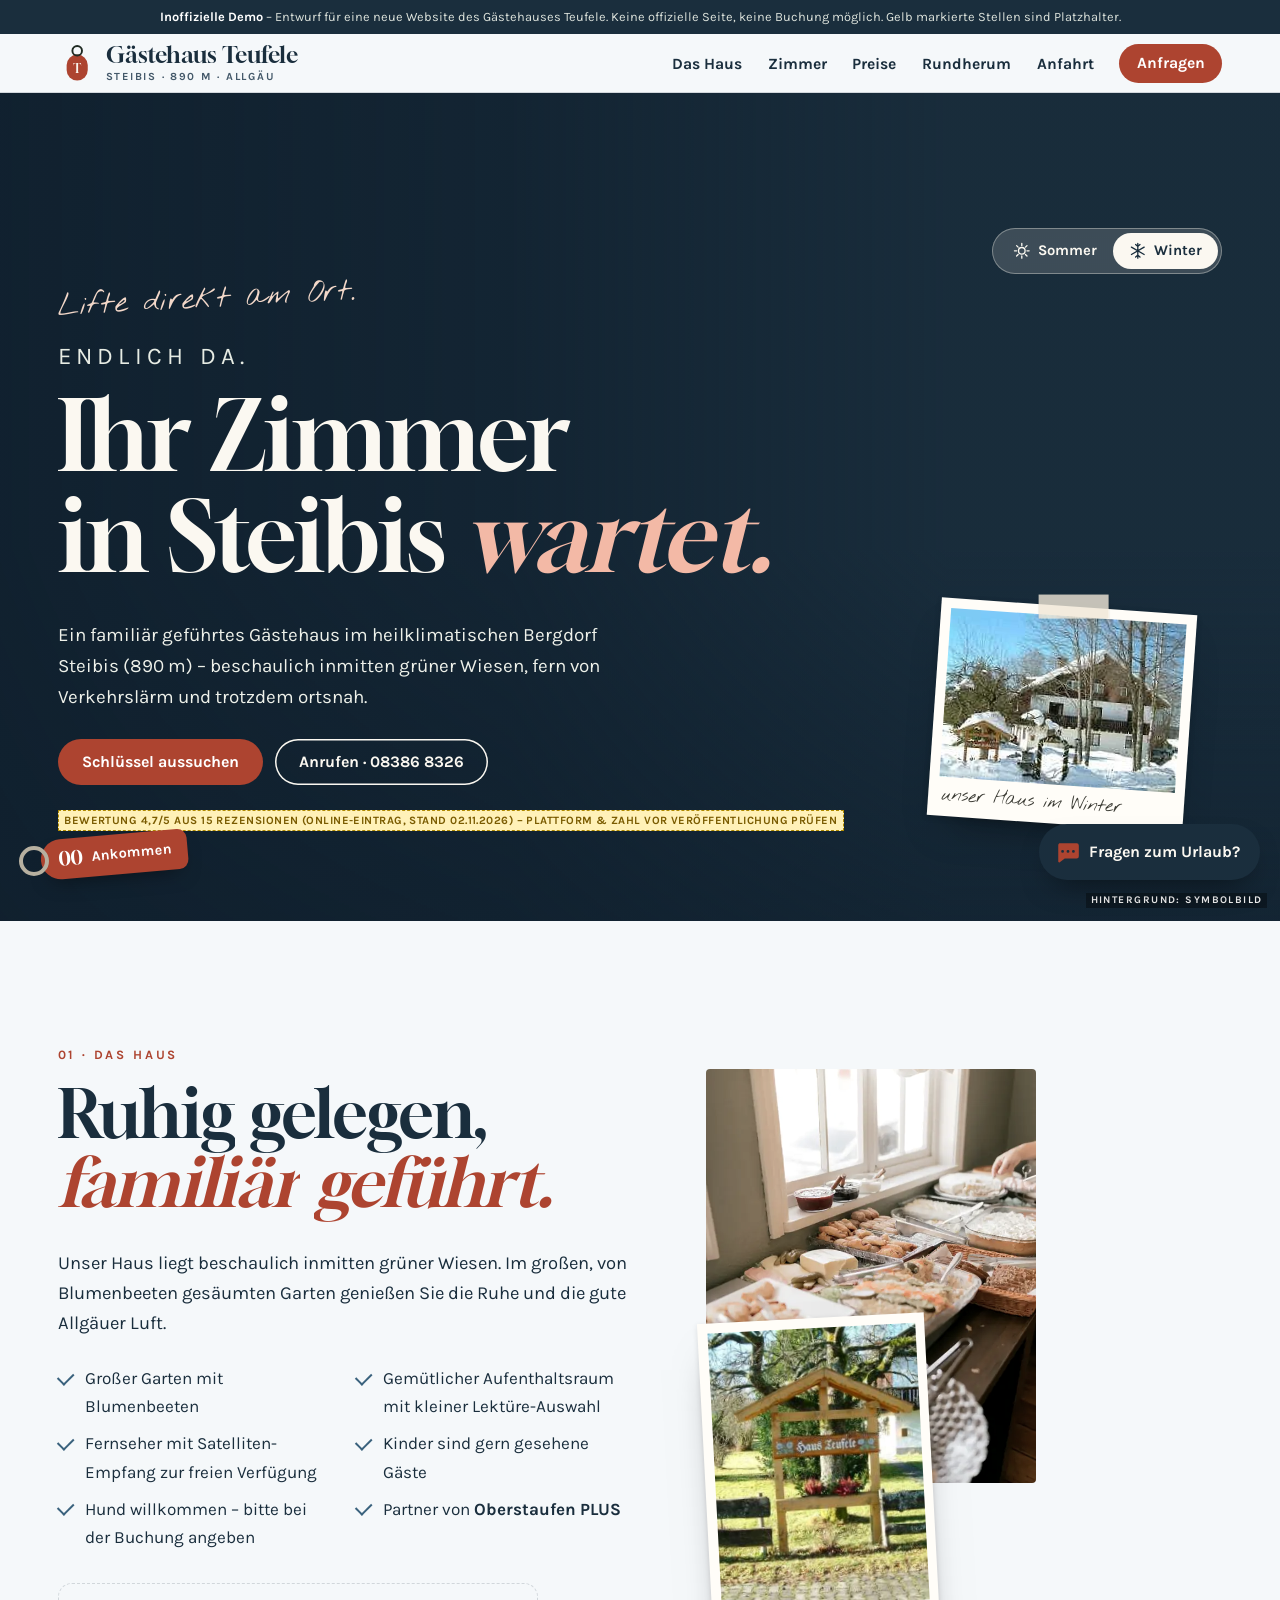
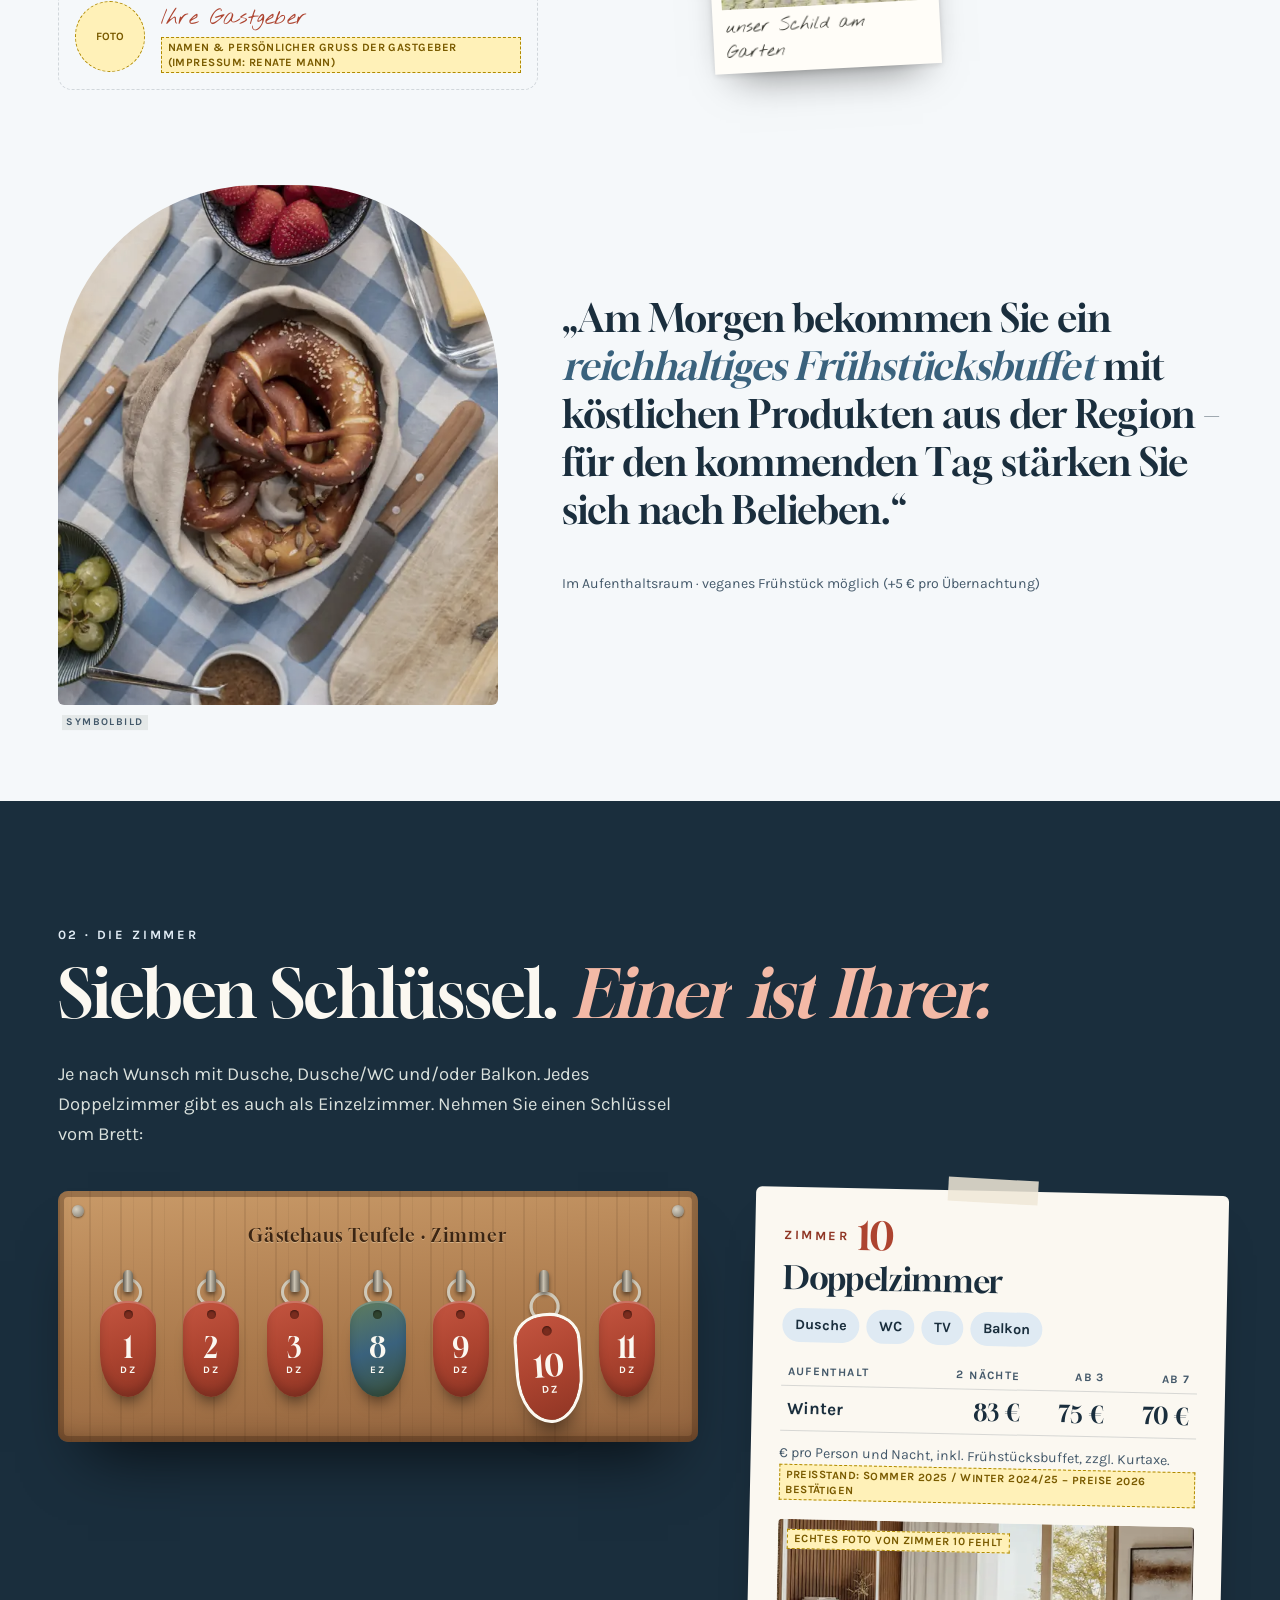
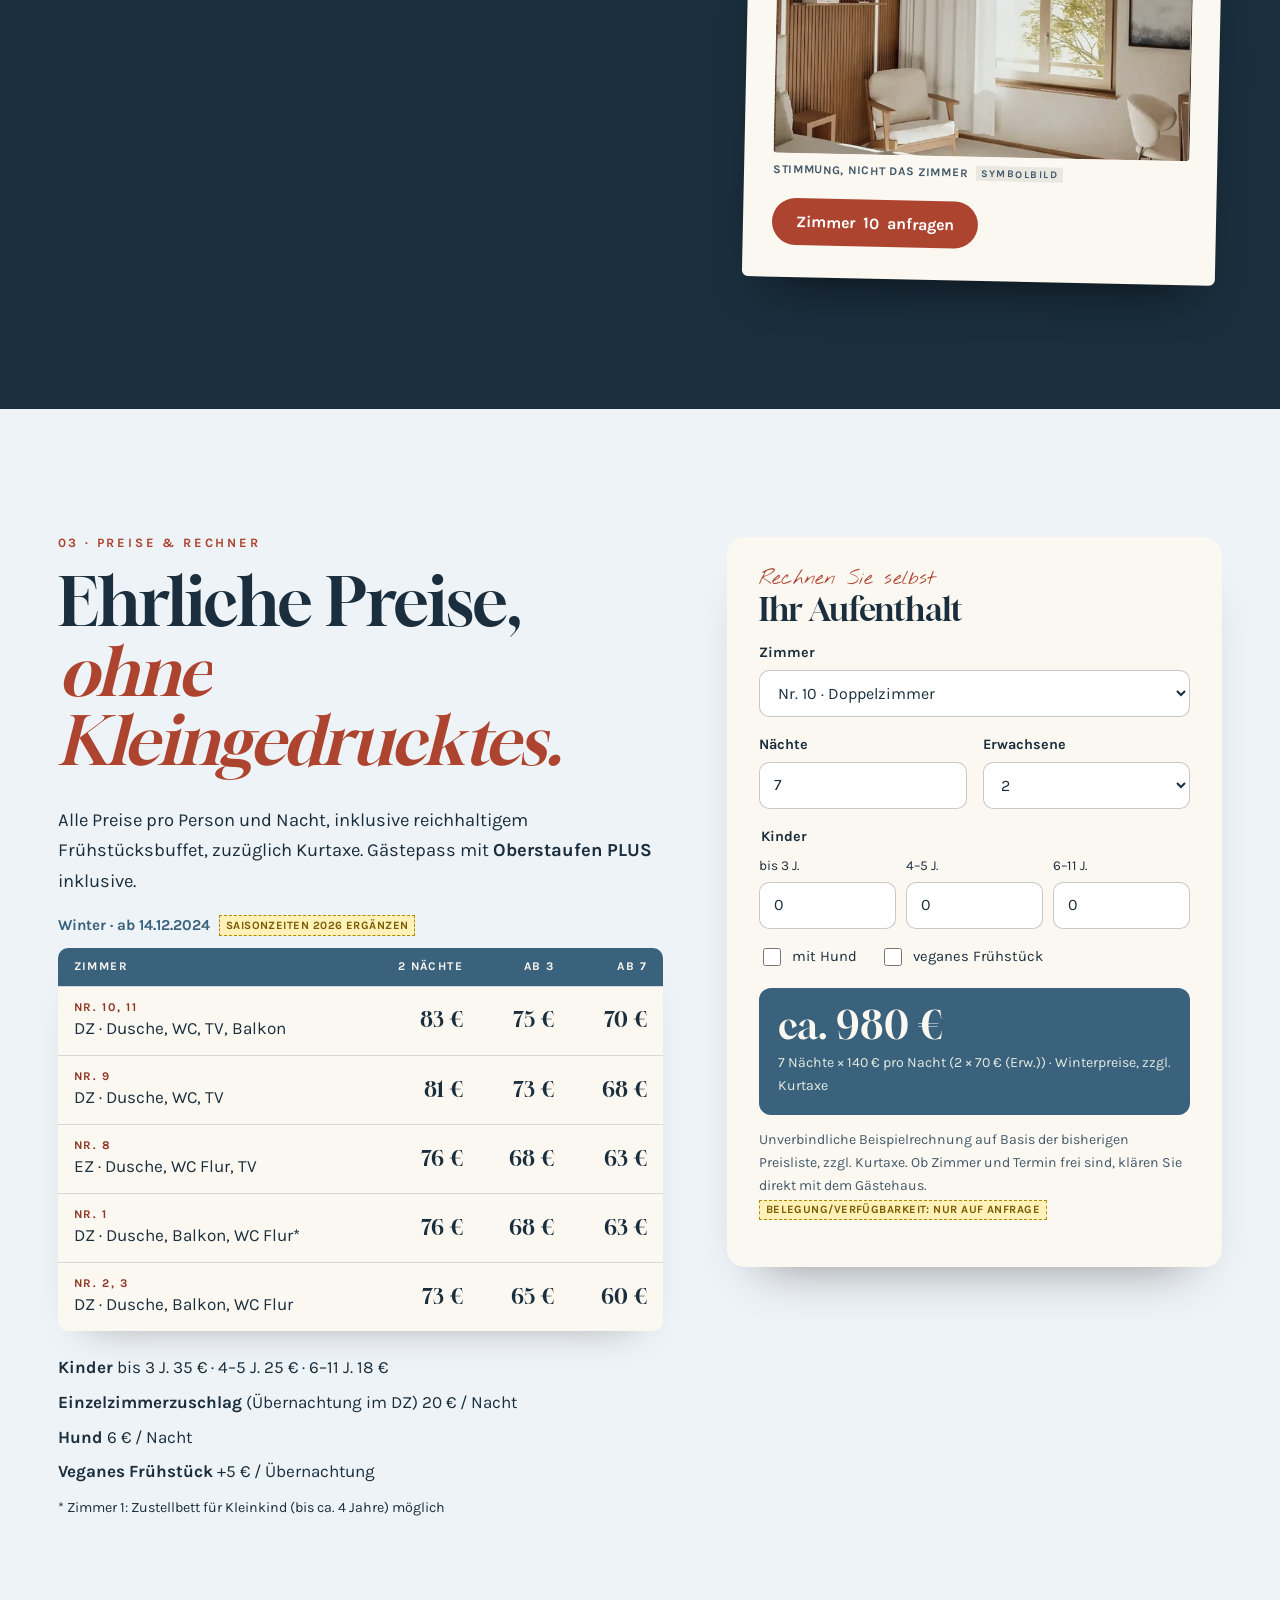
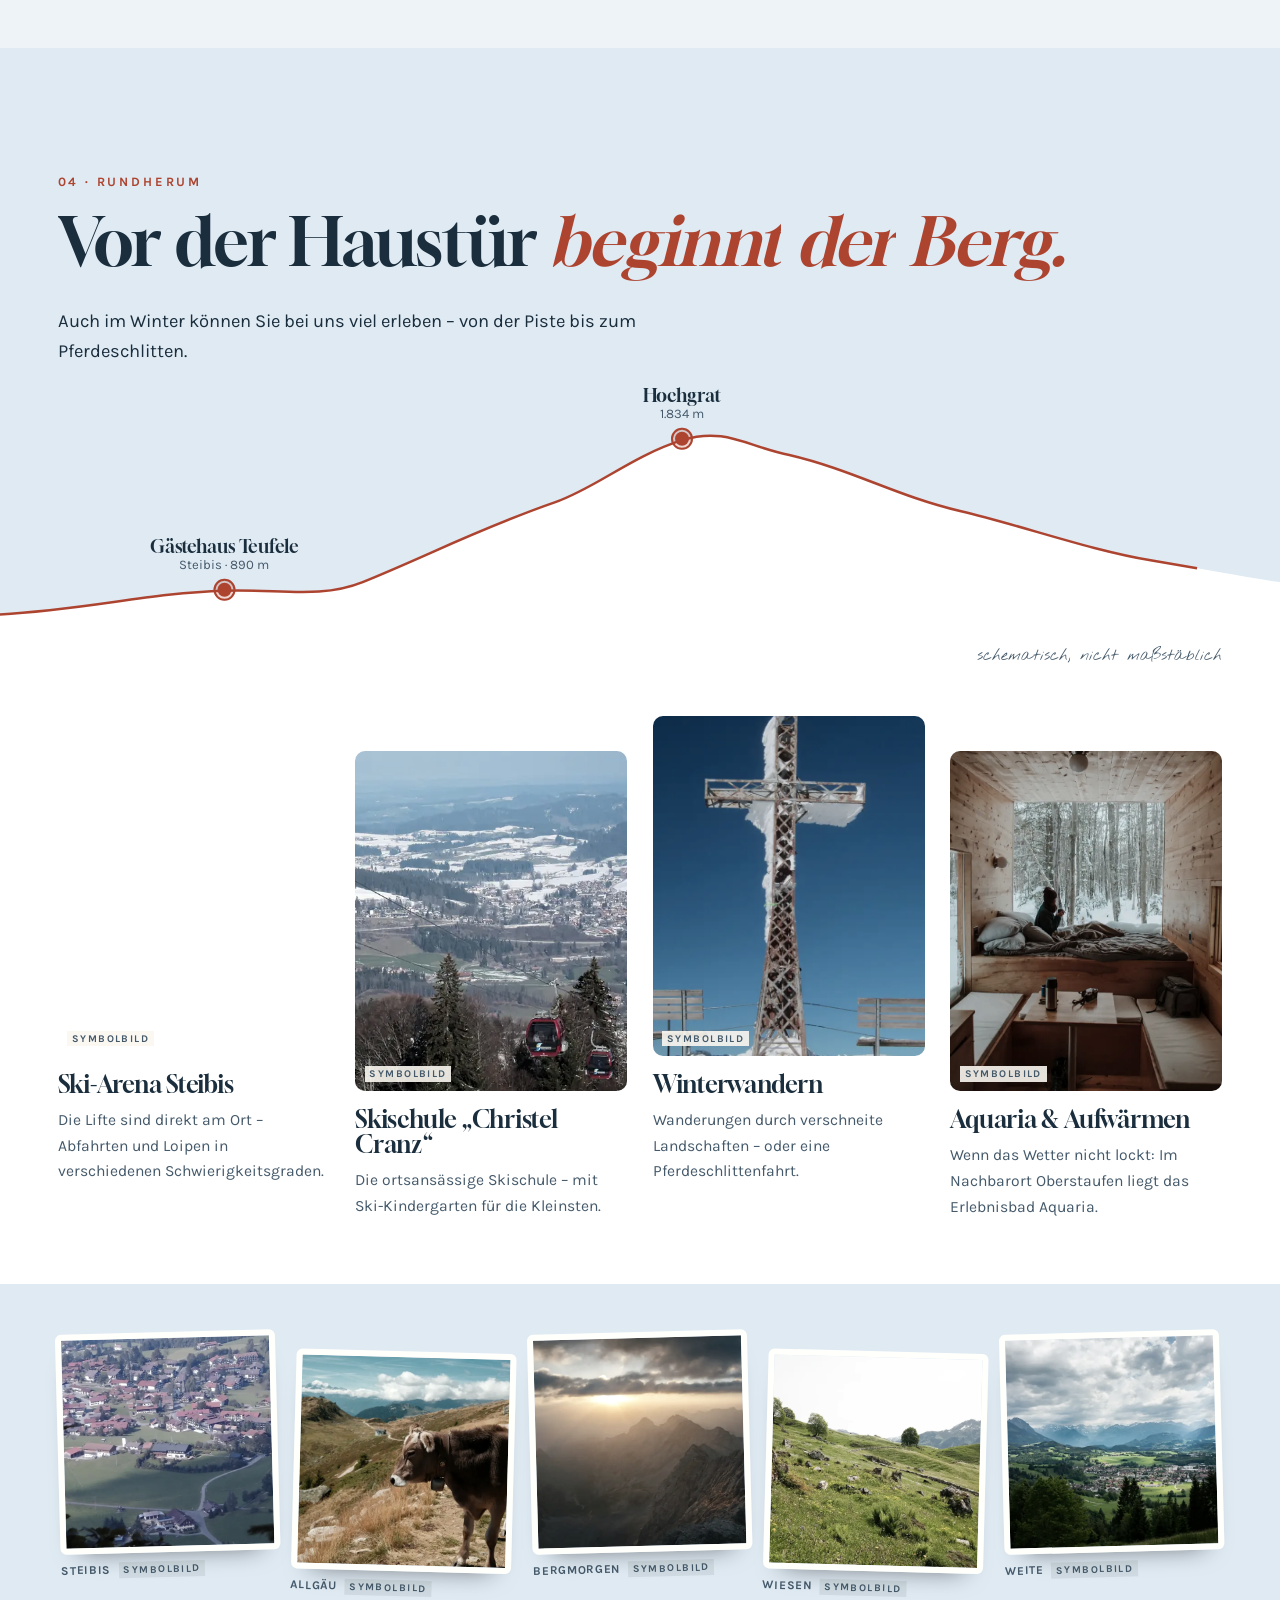
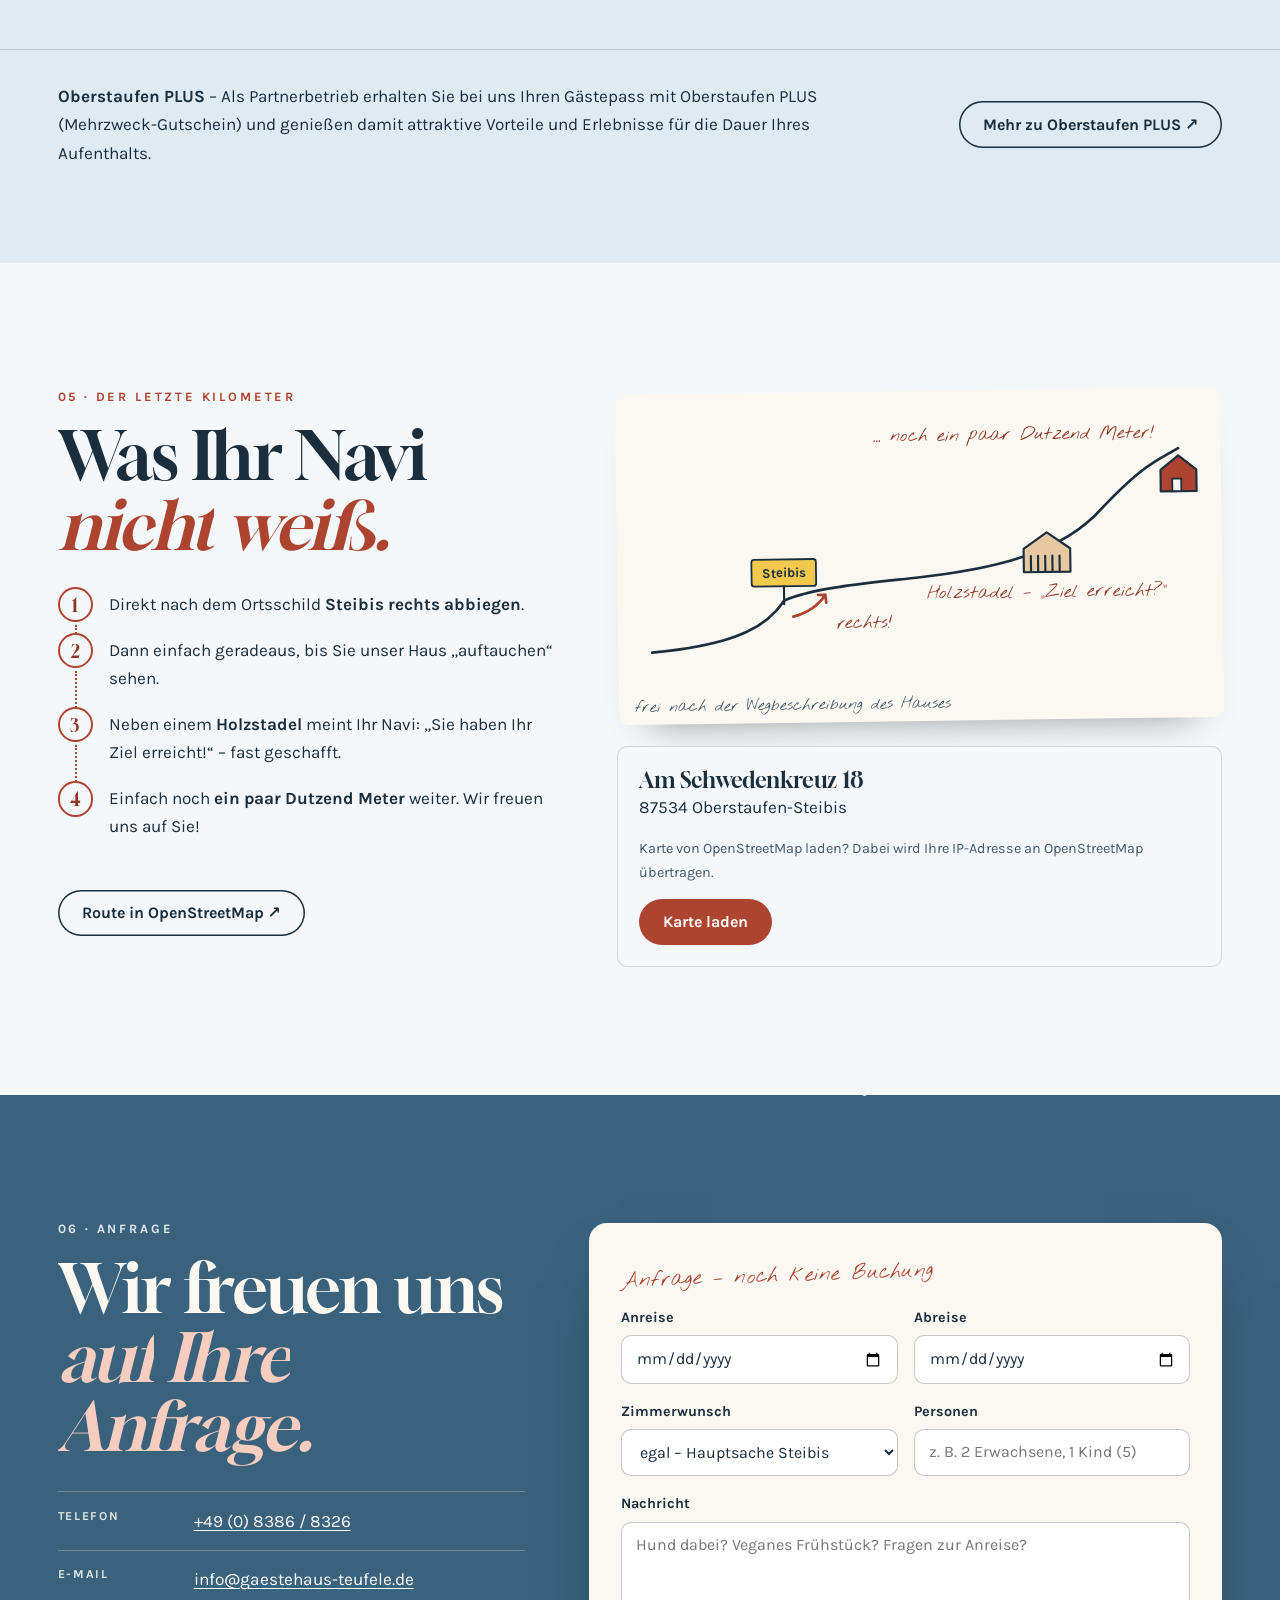
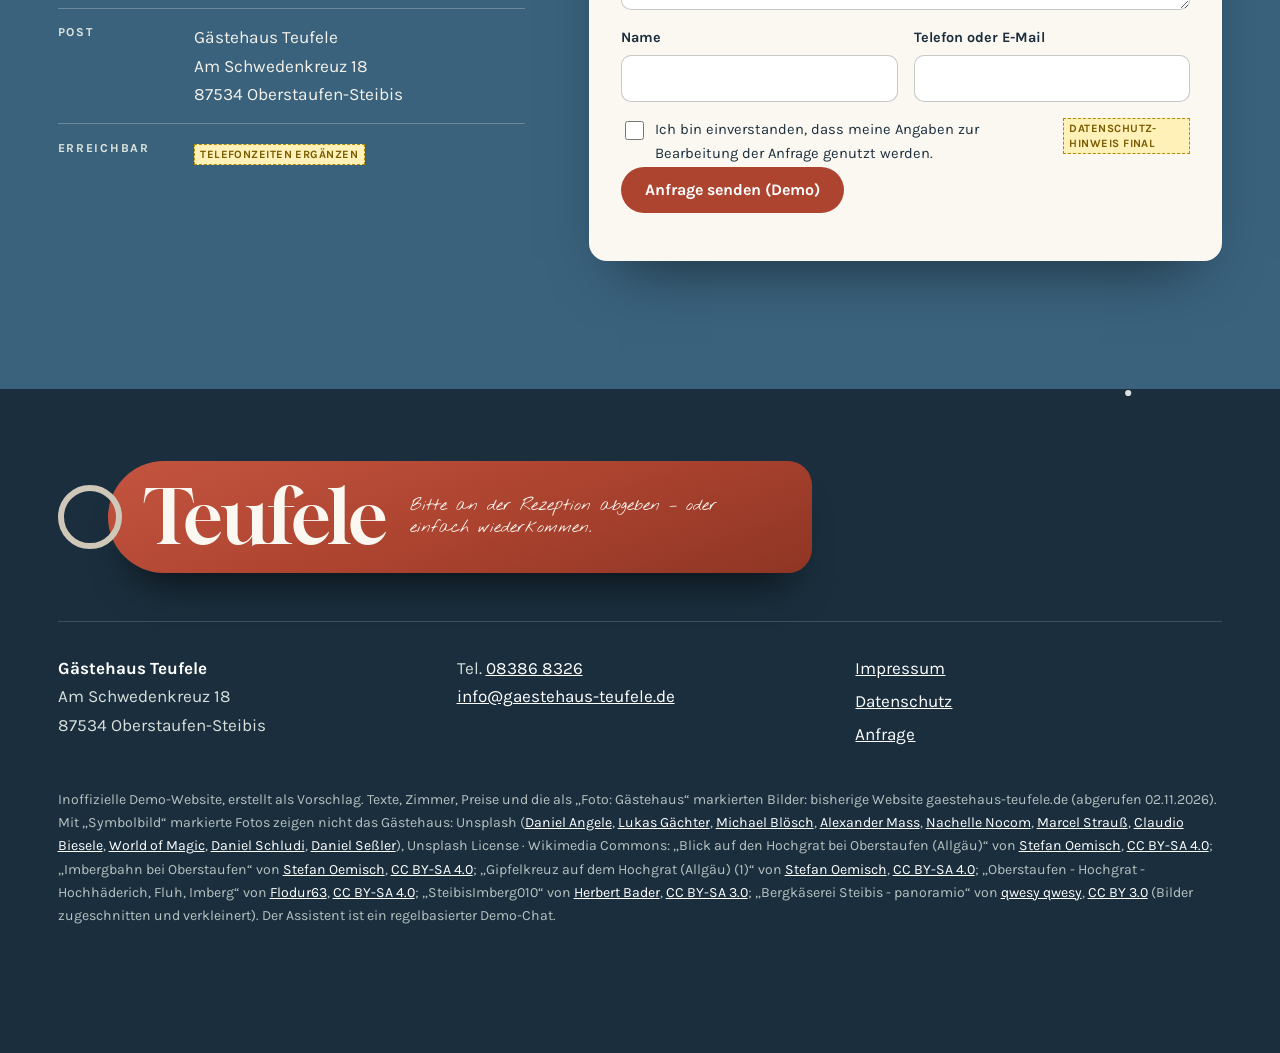
==== index.html @ fffa0cfc "Demo-Vorschau" ====
<!doctype html>
<html lang="de" data-season="sommer">
<head>
<meta charset="utf-8">
<meta name="viewport" content="width=device-width, initial-scale=1">
<title>Gästehaus Teufele – Pension in Steibis-Oberstaufen (Demo)</title>
<meta name="description" content="Demo-Entwurf: Familiär geführtes Gästehaus in Steibis (890 m) im Allgäu – Zimmer, Preise, Wandern und Ski direkt vor dem Haus.">
<meta name="robots" content="noindex, nofollow">
<meta name="theme-color" content="#1d3a47">
<link rel="icon" href="img/favicon.svg" type="image/svg+xml">
<link rel="preload" href="fonts/gloock-latin-400-normal.woff2" as="font" type="font/woff2" crossorigin>
<link rel="stylesheet" href="css/fonts.css">
<link rel="stylesheet" href="css/style.css">
<link rel="stylesheet" href="chatbot/chatbot.css">
<link rel="stylesheet" href="css/premium.css">
<script>document.documentElement.classList.add('js')</script>
<script>try{var q=new URLSearchParams(location.search).get('saison'),s=q||localStorage.getItem('teufele-saison');if(!s){var d=new Date(),m=d.getMonth()+1,t=d.getDate();s=(m>4&&m<11)||(m==4&&t>=15)||(m==11&&t<=2)?'sommer':'winter'}document.documentElement.dataset.season=s==='winter'?'winter':'sommer'}catch(e){}</script>
<script>try{if(!matchMedia('(prefers-reduced-motion: reduce)').matches&&!sessionStorage.getItem('demo-intro'))document.documentElement.classList.add('intro-on')}catch(e){}</script>
</head>
<body id="top" data-cursor>
<div class="intro" data-intro="1700" role="presentation">
  <div class="intro-in">
    <svg class="intro-sign" viewBox="0 0 320 240" aria-hidden="true">
      <path class="is-roof" pathLength="1" d="M20 92 L160 18 L300 92"/>
      <path class="is-post" pathLength="1" d="M70 80 V236 M250 80 V236"/>
      <g class="is-board"><rect x="46" y="112" width="228" height="58" rx="4"/><text x="160" y="152">Haus Teufele</text></g>
    </svg>
    <p class="intro-hand">Grüß Gott in Steibis!</p>
  </div>
  <button class="intro-skip" type="button">Intro überspringen</button>
</div>
<div class="demo-banner" role="note"><strong>Inoffizielle Demo</strong> – Entwurf für eine neue Website des Gästehauses Teufele. Keine offizielle Seite, keine Buchung möglich. Gelb markierte Stellen sind Platzhalter.</div>
<header class="site-header">
  <a class="brand" href="index.html#top" aria-label="Gästehaus Teufele – Startseite"><svg class="logo-key" viewBox="0 0 40 40" aria-hidden="true"><rect x="9" y="11" width="22" height="27" rx="11" fill="#ad4430"/><circle cx="20" cy="7" r="5" fill="none" stroke="#1f2a22" stroke-width="2"/><text x="20" y="30" text-anchor="middle" font-family="Gloock,Georgia,serif" font-size="13" fill="#f8f4ec">T</text></svg><span class="brand-t"><b>Gästehaus Teufele</b><small>Steibis · 890 m · Allgäu</small></span></a>
  <nav class="nav" aria-label="Hauptnavigation">
    <button class="nav-toggle" aria-expanded="false" aria-controls="nav-list"><span class="sr-only">Menü</span><span></span><span></span><span></span></button>
    <ul id="nav-list">
      <li><a href="index.html#haus">Das Haus</a></li>
      <li><a href="index.html#zimmer">Zimmer</a></li>
      <li><a href="index.html#preise">Preise</a></li>
      <li><a href="index.html#rundherum">Rundherum</a></li>
      <li><a href="index.html#anfahrt">Anfahrt</a></li>
      <li class="nav-cta"><a href="index.html#anfrage">Anfragen</a></li>
    </ul>
  </nav>
</header>
<main>
<section class="hero" data-hero data-chapter="Ankommen" data-ch-no="00">
  <div class="hero-img" data-parallax=".08">
    <img class="s-sommer-img stock" src="img/stock/blumenwiese.webp" srcset="img/stock/blumenwiese-800.webp 900w, img/stock/blumenwiese.webp 1600w" sizes="100vw" alt="Blühende Bergwiese im Allgäu" width="1600" height="1067" fetchpriority="high" decoding="async">
    <img class="s-winter-img stock" src="img/stock/winterhang.webp" srcset="img/stock/winterhang-800.webp 900w, img/stock/winterhang.webp 1600w" sizes="100vw" alt="Verschneiter Hang mit Häusern und Tannen" width="1600" height="748" loading="lazy" decoding="async">
  </div>
  <canvas class="hero-snow" data-particles="snow" aria-hidden="true"></canvas>
  <div class="wrap hero-in">
    <div class="season" role="group" aria-label="Saison wählen">
      <button type="button" data-season-set="sommer" aria-pressed="true"><svg viewBox="0 0 24 24" aria-hidden="true"><circle cx="12" cy="12" r="4.5"/><path d="M12 2v3M12 19v3M2 12h3M19 12h3M4.9 4.9l2.1 2.1M17 17l2.1 2.1M4.9 19.1 7 17M17 7l2.1-2.1"/></svg><span>Sommer</span></button>
      <button type="button" data-season-set="winter" aria-pressed="false"><svg viewBox="0 0 24 24" aria-hidden="true"><path d="M12 2v20M3.3 7l17.4 10M3.3 17 20.7 7M9 3.5l3 2.5 3-2.5M9 20.5l3-2.5 3 2.5"/></svg><span>Winter</span></button>
    </div>
    <p class="hand hero-hand"><span class="s-sommer">Wiesen, Ruhe, Allgäuer Luft.</span><span class="s-winter">Lifte direkt am Ort.</span></p>
    <h1><span class="h-small">Endlich da.</span> Ihr Zimmer<br>in Steibis <em>wartet.</em></h1>
    <p class="hero-lead">Ein familiär geführtes Gästehaus im heilklimatischen Bergdorf Steibis (890&nbsp;m) – beschaulich inmitten grüner Wiesen, fern von Verkehrslärm und trotzdem ortsnah.</p>
    <div class="hero-cta">
      <a class="btn magnetic" href="#zimmer">Schlüssel aussuchen</a>
      <a class="btn btn-line" href="tel:+4983868326">Anrufen · 08386 8326</a>
    </div>
    <p class="rating"><span class="ph">Bewertung 4,7/5 aus 15 Rezensionen (Online-Eintrag, Stand 02.11.2026) – Plattform &amp; Zahl vor Veröffentlichung prüfen</span></p>
  </div>
  <figure class="polaroid hero-pol" style="--rot:4deg">
    <span class="s-sommer"><img src="img/haus-sommer.webp" alt="Das Gästehaus Teufele im Sommer mit Blumenkästen" width="150" height="112" fetchpriority="high" decoding="async"></span>
    <span class="s-winter"><img src="img/haus-winter.webp" alt="Das Gästehaus Teufele im Winter mit verschneitem Schild" width="250" height="179" loading="lazy" decoding="async"></span>
    <figcaption class="hand">unser Haus <span class="s-sommer">im Sommer</span><span class="s-winter">im Winter</span></figcaption>
  </figure>
  <p class="hero-credit sym">Hintergrund: Symbolbild</p>
</section>

<section id="haus" class="haus" data-chapter="Das Haus" data-ch-no="01">
  <div class="wrap haus-grid">
    <div class="haus-text">
      <p class="kicker">01 · Das Haus</p>
      <h2 data-split>Ruhig gelegen, <em>familiär geführt.</em></h2>
      <p class="intro-p">Unser Haus liegt beschaulich inmitten grüner Wiesen. Im großen, von Blumenbeeten gesäumten Garten genießen Sie die Ruhe und die gute Allgäuer Luft.</p>
      <ul class="ticks">
        <li>Großer Garten mit Blumenbeeten</li>
        <li>Gemütlicher Aufenthaltsraum mit kleiner Lektüre-Auswahl</li>
        <li>Fernseher mit Satelliten-Empfang zur freien Verfügung</li>
        <li>Kinder sind gern gesehene Gäste</li>
        <li>Hund willkommen – bitte bei der Buchung angeben</li>
        <li>Partner von <b>Oberstaufen PLUS</b></li>
      </ul>
      <div class="gastgeber">
        <div class="gg-ph" aria-hidden="true">Foto</div>
        <p><span class="hand">Ihre Gastgeber</span><br><span class="ph">Namen &amp; persönlicher Gruß der Gastgeber (Impressum: Renate Mann)</span></p>
      </div>
    </div>
    <div class="haus-pics">
      <figure class="polaroid p-schild" style="--rot:-3deg" data-reveal><img src="img/schild.webp" alt="Holzschild „Haus Teufele“ im Garten" width="300" height="400" loading="lazy" decoding="async"><figcaption class="hand">unser Schild am Garten</figcaption></figure>
      <figure class="p-buffet" data-clip><img class="stock" src="img/stock/buffet.webp" srcset="img/stock/buffet-800.webp 600w, img/stock/buffet.webp 1067w" sizes="(min-width:900px) 30vw, 70vw" alt="Frühstücksbuffet mit regionalen Produkten" width="1067" height="1600" loading="lazy" decoding="async"><figcaption>Frühstücksbuffet <span class="sym">Symbolbild</span></figcaption></figure>
    </div>
  </div>
  <div class="wrap fruehstueck">
    <figure class="fr-img" data-parallax=".05"><img class="stock" src="img/stock/brot.webp" srcset="img/stock/brot-800.webp 600w, img/stock/brot.webp 1067w" sizes="(min-width:900px) 30vw, 90vw" alt="Brot und Brezen auf dem Frühstückstisch" width="1067" height="1600" loading="lazy" decoding="async"><figcaption><span class="sym">Symbolbild</span></figcaption></figure>
    <blockquote class="fr-q">
      <p>„Am Morgen bekommen Sie ein <em>reichhaltiges Frühstücksbuffet</em> mit köstlichen Produkten aus der Region – für den kommenden Tag stärken Sie sich nach Belieben.“</p>
      <p class="small">Im Aufenthaltsraum · veganes Frühstück möglich (+5&nbsp;€ pro Übernachtung)</p>
    </blockquote>
  </div>
</section>

<section id="zimmer" class="zimmer" data-chapter="Zimmer" data-ch-no="02">
  <div class="wrap">
    <p class="kicker k-light">02 · Die Zimmer</p>
    <h2 data-split>Sieben Schlüssel. <em>Einer ist Ihrer.</em></h2>
    <p class="intro-p">Je nach Wunsch mit Dusche, Dusche/WC und/oder Balkon. Jedes Doppelzimmer gibt es auch als Einzelzimmer. Nehmen Sie einen Schlüssel vom Brett:</p>
  </div>
  <div class="wrap brett-wrap" data-draw>
    <div class="brett">
      <p class="brett-head" aria-hidden="true">Gästehaus Teufele · Zimmer</p>
      <ul class="hooks">
        <li class="hook" style="--i:0">
          <button class="fob" type="button" data-room="1" aria-pressed="false" aria-controls="room-card">
            <span class="ring" aria-hidden="true"></span>
            <span class="tag"><span class="tag-no">1</span><span class="tag-art">DZ</span></span>
            <span class="sr-only">Zimmer 1, Doppelzimmer – Details anzeigen</span>
          </button>
        </li>
        <li class="hook" style="--i:1">
          <button class="fob" type="button" data-room="2" aria-pressed="false" aria-controls="room-card">
            <span class="ring" aria-hidden="true"></span>
            <span class="tag"><span class="tag-no">2</span><span class="tag-art">DZ</span></span>
            <span class="sr-only">Zimmer 2, Doppelzimmer – Details anzeigen</span>
          </button>
        </li>
        <li class="hook" style="--i:2">
          <button class="fob" type="button" data-room="3" aria-pressed="false" aria-controls="room-card">
            <span class="ring" aria-hidden="true"></span>
            <span class="tag"><span class="tag-no">3</span><span class="tag-art">DZ</span></span>
            <span class="sr-only">Zimmer 3, Doppelzimmer – Details anzeigen</span>
          </button>
        </li>
        <li class="hook" style="--i:3">
          <button class="fob" type="button" data-room="8" aria-pressed="false" aria-controls="room-card">
            <span class="ring" aria-hidden="true"></span>
            <span class="tag"><span class="tag-no">8</span><span class="tag-art">EZ</span></span>
            <span class="sr-only">Zimmer 8, Einzelzimmer – Details anzeigen</span>
          </button>
        </li>
        <li class="hook" style="--i:4">
          <button class="fob" type="button" data-room="9" aria-pressed="false" aria-controls="room-card">
            <span class="ring" aria-hidden="true"></span>
            <span class="tag"><span class="tag-no">9</span><span class="tag-art">DZ</span></span>
            <span class="sr-only">Zimmer 9, Doppelzimmer – Details anzeigen</span>
          </button>
        </li>
        <li class="hook" style="--i:5">
          <button class="fob" type="button" data-room="10" aria-pressed="true" aria-controls="room-card">
            <span class="ring" aria-hidden="true"></span>
            <span class="tag"><span class="tag-no">10</span><span class="tag-art">DZ</span></span>
            <span class="sr-only">Zimmer 10, Doppelzimmer – Details anzeigen</span>
          </button>
        </li>
        <li class="hook" style="--i:6">
          <button class="fob" type="button" data-room="11" aria-pressed="false" aria-controls="room-card">
            <span class="ring" aria-hidden="true"></span>
            <span class="tag"><span class="tag-no">11</span><span class="tag-art">DZ</span></span>
            <span class="sr-only">Zimmer 11, Doppelzimmer – Details anzeigen</span>
          </button>
        </li>
      </ul>
    </div>
    <article class="room-card" id="room-card" aria-live="polite">
      <p class="rc-no">Zimmer <b data-rc="no">10</b></p>
      <h3 data-rc="art">Doppelzimmer</h3>
      <ul class="rc-aus" data-rc="aus"><li>Dusche</li><li>WC</li><li>TV</li><li>Balkon</li></ul>
      <p class="rc-note" data-rc="note" hidden></p>
      <div data-rc="pt"><table class="pt"><caption class="sr-only">Preis pro Person und Nacht</caption><thead><tr><th scope="col">Aufenthalt</th><th scope="col">2 Nächte</th><th scope="col">ab 3</th><th scope="col">ab 7</th></tr></thead><tbody><tr class="s-sommer"><th scope="row">Sommer</th><td>78&nbsp;€</td><td>70&nbsp;€</td><td>65&nbsp;€</td></tr><tr class="s-winter"><th scope="row">Winter</th><td>83&nbsp;€</td><td>75&nbsp;€</td><td>70&nbsp;€</td></tr></tbody></table></div>
      <p class="small">€ pro Person und Nacht, inkl. Frühstücksbuffet, zzgl. Kurtaxe. <span class="ph">Preisstand: Sommer 2025 / Winter 2024/25 – Preise 2026 bestätigen</span></p>
      <figure class="rc-foto"><span class="ph">Echtes Foto von Zimmer <b data-rc="no2">10</b> fehlt</span><img class="stock" src="img/stock/zimmer.webp" srcset="img/stock/zimmer-800.webp 615w, img/stock/zimmer.webp 1093w" sizes="(min-width:900px) 30vw, 90vw" alt="Helles Zimmer mit Holz und Tageslicht" width="1093" height="1600" loading="lazy" decoding="async"><figcaption>Stimmung, nicht das Zimmer <span class="sym">Symbolbild</span></figcaption></figure>
      <a class="btn magnetic" href="#anfrage" data-room-ask>Zimmer <span data-rc="no3">10</span> anfragen</a>
    </article>
  </div>
</section>

<section id="preise" class="preise" data-chapter="Preise" data-ch-no="03">
  <div class="wrap preise-grid">
    <div>
      <p class="kicker">03 · Preise &amp; Rechner</p>
      <h2 data-split>Ehrliche Preise, <em>ohne Kleingedrucktes.</em></h2>
      <p class="intro-p">Alle Preise pro Person und Nacht, inklusive reichhaltigem Frühstücksbuffet, zuzüglich Kurtaxe. Gästepass mit <b>Oberstaufen PLUS</b> inklusive.</p>
      <div class="season-label"><span class="s-sommer">Sommer · 15.04. bis 02.11.2025</span><span class="s-winter">Winter · ab 14.12.2024</span> <span class="ph">Saisonzeiten 2026 ergänzen</span></div>
      <table class="plist">
        <caption class="sr-only">Preisliste pro Person und Nacht</caption>
        <thead><tr><th scope="col">Zimmer</th><th scope="col">2 Nächte</th><th scope="col">ab 3</th><th scope="col">ab 7</th></tr></thead>
        <tbody><tr><th scope="row"><span class="pl-no">Nr. 10, 11</span>DZ · Dusche, WC, TV, Balkon</th><td><span class="s-sommer">78&nbsp;€</span><span class="s-winter">83&nbsp;€</span></td><td><span class="s-sommer">70&nbsp;€</span><span class="s-winter">75&nbsp;€</span></td><td><span class="s-sommer">65&nbsp;€</span><span class="s-winter">70&nbsp;€</span></td></tr><tr><th scope="row"><span class="pl-no">Nr. 9</span>DZ · Dusche, WC, TV</th><td><span class="s-sommer">75&nbsp;€</span><span class="s-winter">81&nbsp;€</span></td><td><span class="s-sommer">67&nbsp;€</span><span class="s-winter">73&nbsp;€</span></td><td><span class="s-sommer">62&nbsp;€</span><span class="s-winter">68&nbsp;€</span></td></tr><tr><th scope="row"><span class="pl-no">Nr. 8</span>EZ · Dusche, WC Flur, TV</th><td><span class="s-sommer">68&nbsp;€</span><span class="s-winter">76&nbsp;€</span></td><td><span class="s-sommer">62&nbsp;€</span><span class="s-winter">68&nbsp;€</span></td><td><span class="s-sommer">57&nbsp;€</span><span class="s-winter">63&nbsp;€</span></td></tr><tr><th scope="row"><span class="pl-no">Nr. 1</span>DZ · Dusche, Balkon, WC Flur*</th><td><span class="s-sommer">68&nbsp;€</span><span class="s-winter">76&nbsp;€</span></td><td><span class="s-sommer">62&nbsp;€</span><span class="s-winter">68&nbsp;€</span></td><td><span class="s-sommer">57&nbsp;€</span><span class="s-winter">63&nbsp;€</span></td></tr><tr><th scope="row"><span class="pl-no">Nr. 2, 3</span>DZ · Dusche, Balkon, WC Flur</th><td><span class="s-sommer">65&nbsp;€</span><span class="s-winter">73&nbsp;€</span></td><td><span class="s-sommer">58&nbsp;€</span><span class="s-winter">65&nbsp;€</span></td><td><span class="s-sommer">55&nbsp;€</span><span class="s-winter">60&nbsp;€</span></td></tr></tbody>
      </table>
      <ul class="extras">
        <li><b>Kinder</b> bis 3 J. 35&nbsp;€ · 4–5 J. 25&nbsp;€ · 6–11 J. 18&nbsp;€</li>
        <li><b>Einzelzimmerzuschlag</b> (Übernachtung im DZ) 20&nbsp;€ / Nacht</li>
        <li><b>Hund</b> 6&nbsp;€ / Nacht</li>
        <li><b>Veganes Frühstück</b> +5&nbsp;€ / Übernachtung</li>
        <li><small>* Zimmer 1: Zustellbett für Kleinkind (bis ca. 4 Jahre) möglich</small></li>
      </ul>
    </div>
    <form class="rechner" data-rechner aria-labelledby="re-h">
      <h3 id="re-h"><span class="hand">Rechnen Sie selbst</span>Ihr Aufenthalt</h3>
      <label class="fld">Zimmer<select name="room"><option value="1">Nr. 1 · Doppelzimmer</option><option value="2">Nr. 2 · Doppelzimmer</option><option value="3">Nr. 3 · Doppelzimmer</option><option value="8">Nr. 8 · Einzelzimmer</option><option value="9">Nr. 9 · Doppelzimmer</option><option value="10" selected>Nr. 10 · Doppelzimmer</option><option value="11">Nr. 11 · Doppelzimmer</option></select></label>
      <div class="two">
        <label class="fld">Nächte<input type="number" name="n" min="2" max="28" value="7" inputmode="numeric"></label>
        <label class="fld">Erwachsene<select name="ad"><option value="1">1</option><option value="2" selected>2</option></select></label>
      </div>
      <fieldset class="kids"><legend>Kinder</legend>
        <label>bis 3 J.<input type="number" name="k1" min="0" max="3" value="0" inputmode="numeric"></label>
        <label>4–5 J.<input type="number" name="k2" min="0" max="3" value="0" inputmode="numeric"></label>
        <label>6–11 J.<input type="number" name="k3" min="0" max="3" value="0" inputmode="numeric"></label>
      </fieldset>
      <div class="checks">
        <label class="chk"><input type="checkbox" name="dog"> mit Hund</label>
        <label class="chk"><input type="checkbox" name="vegan"> veganes Frühstück</label>
      </div>
      <output class="re-out" name="out" aria-live="polite"><span class="re-sum">–</span><span class="re-det"></span></output>
      <p class="small">Unverbindliche Beispielrechnung auf Basis der bisherigen Preisliste, zzgl. Kurtaxe. Ob Zimmer und Termin frei sind, klären Sie direkt mit dem Gästehaus. <span class="ph">Belegung/Verfügbarkeit: nur auf Anfrage</span></p>
    </form>
  </div>
</section>

<section id="rundherum" class="rundherum" data-chapter="Rundherum" data-ch-no="04">
  <div class="wrap">
    <p class="kicker">04 · Rundherum</p>
    <h2 data-split>Vor der Haustür <em>beginnt der Berg.</em></h2>
    <p class="intro-p"><span class="s-sommer">Rundherum bieten sich unzählige Möglichkeiten, den Tag zu verbringen – zu Fuß, mit dem Rad oder auf Tagesausflug.</span><span class="s-winter">Auch im Winter können Sie bei uns viel erleben – von der Piste bis zum Pferdeschlitten.</span></p>
  </div>
  <div class="profil-wrap">
    <svg class="profil" viewBox="0 0 1200 260" preserveAspectRatio="none" aria-hidden="true" data-scrolldraw>
  <path class="pf-fill" d="M0 260 L0 200 C80 196 140 180 210 178 C260 176 300 186 340 170 C400 146 450 120 520 96 C560 82 590 54 640 38 C680 26 700 44 740 52 C800 66 840 90 900 104 C960 118 1020 140 1080 150 C1130 158 1170 166 1200 170 L1200 260Z"/>
  <path class="pf-line" pathLength="1" d="M0 200 C80 196 140 180 210 178 C260 176 300 186 340 170 C400 146 450 120 520 96 C560 82 590 54 640 38 C680 26 700 44 740 52 C800 66 840 90 900 104 C960 118 1020 140 1080 150 C1130 158 1170 166 1200 170"/>
</svg>
    <p class="pf-mark pf-haus"><span class="pf-dot"></span><b>Gästehaus Teufele</b>Steibis · 890&nbsp;m</p>
    <p class="pf-mark pf-gipfel"><span class="pf-dot"></span><b>Hochgrat</b>1.834&nbsp;m</p>
    <p class="pf-note hand">schematisch, nicht maßstäblich</p>
  </div>
  <div class="wrap tiles">
        <article class="tile s-sommer" data-reveal style="--i:0">
          <figure><img src="img/wanderweg.webp" alt="Wanderweg direkt beim Haus (Foto: bisherige Website)" width="255" height="191" loading="lazy" decoding="async"><span class="sym own">Foto: Gästehaus</span></figure>
          <h3>Wandern ab der Haustür</h3><p>Direkt vor dem Haus beginnen viele Wanderwege – „so weit Sie mögen (oder können)“ – in die Allgäuer und Österreichischen Alpen.</p>
        </article>
        <article class="tile s-sommer" data-reveal style="--i:1">
          <figure><img class="stock" src="img/stock/hochgrat.webp" srcset="img/stock/hochgrat-800.webp 900w, img/stock/hochgrat.webp 1600w" sizes="(min-width:900px) 25vw, 90vw" alt="Blick auf den Hochgrat bei Oberstaufen" width="1600" height="1067" loading="lazy" decoding="async"><span class="sym">Symbolbild</span></figure>
          <h3>Hochgrat &amp; Nagelfluhkette</h3><p>Der Hausberg über Steibis – im Sommer Wandergebiet, im Winter Skigebiet.</p>
        </article>
        <article class="tile s-sommer" data-reveal style="--i:2">
          <figure><img class="stock" src="img/stock/kaeserei.webp" srcset="img/stock/kaeserei-800.webp 900w, img/stock/kaeserei.webp 1600w" sizes="(min-width:900px) 25vw, 90vw" alt="Bergkäserei in Steibis" width="1600" height="1200" loading="lazy" decoding="async"><span class="sym">Symbolbild</span></figure>
          <h3>Schmankerl &amp; Heimatabende</h3><p>Abends sorgen Heimatabende und die hiesige Schmankerlküche für Kurzweil – für Seele und Körper.</p>
        </article>
        <article class="tile s-sommer" data-reveal style="--i:3">
          <figure><img class="stock" src="img/stock/panorama.webp" srcset="img/stock/panorama-800.webp 900w, img/stock/panorama.webp 1600w" sizes="(min-width:900px) 25vw, 90vw" alt="Panorama von Oberstaufen mit Hochgrat und Imberg" width="1600" height="902" loading="lazy" decoding="async"><span class="sym">Symbolbild</span></figure>
          <h3>Tagesausflüge</h3><p>Mit Bus oder Auto: Bodensee, Kleinwalsertal, Oberstdorf, Königsschlösser oder einer der vielen Badeseen.</p>
        </article>
        <article class="tile s-winter" data-reveal style="--i:0">
          <figure><img class="stock" src="img/stock/winterhang.webp" srcset="img/stock/winterhang-800.webp 900w, img/stock/winterhang.webp 1600w" sizes="(min-width:900px) 25vw, 90vw" alt="Verschneiter Hang mit Häusern" width="1600" height="748" loading="lazy" decoding="async"><span class="sym">Symbolbild</span></figure>
          <h3>Ski-Arena Steibis</h3><p>Die Lifte sind direkt am Ort – Abfahrten und Loipen in verschiedenen Schwierigkeitsgraden.</p>
        </article>
        <article class="tile s-winter" data-reveal style="--i:1">
          <figure><img class="stock" src="img/stock/imbergbahn.webp" srcset="img/stock/imbergbahn-800.webp 900w, img/stock/imbergbahn.webp 1600w" sizes="(min-width:900px) 25vw, 90vw" alt="Imbergbahn bei Oberstaufen im Winter" width="1600" height="900" loading="lazy" decoding="async"><span class="sym">Symbolbild</span></figure>
          <h3>Skischule „Christel Cranz“</h3><p>Die ortsansässige Skischule – mit Ski-Kindergarten für die Kleinsten.</p>
        </article>
        <article class="tile s-winter" data-reveal style="--i:2">
          <figure><img class="stock" src="img/stock/gipfelkreuz.webp" srcset="img/stock/gipfelkreuz-800.webp 600w, img/stock/gipfelkreuz.webp 1066w" sizes="(min-width:900px) 25vw, 90vw" alt="Gipfelkreuz auf dem Hochgrat im Schnee" width="1066" height="1600" loading="lazy" decoding="async"><span class="sym">Symbolbild</span></figure>
          <h3>Winterwandern</h3><p>Wanderungen durch verschneite Landschaften – oder eine Pferdeschlittenfahrt.</p>
        </article>
        <article class="tile s-winter" data-reveal style="--i:3">
          <figure><img class="stock" src="img/stock/winterfenster.webp" srcset="img/stock/winterfenster-800.webp 695w, img/stock/winterfenster.webp 1236w" sizes="(min-width:900px) 25vw, 90vw" alt="Gemütlicher Platz am Fenster im Winter" width="1236" height="1600" loading="lazy" decoding="async"><span class="sym">Symbolbild</span></figure>
          <h3>Aquaria &amp; Aufwärmen</h3><p>Wenn das Wetter nicht lockt: Im Nachbarort Oberstaufen liegt das Erlebnisbad Aquaria.</p>
        </article>
  </div>
  <div class="wrap strip" aria-label="Weitere Eindrücke (Symbolbilder)">
    <figure><img class="stock" src="img/stock/steibis.webp" srcset="img/stock/steibis-800.webp 900w, img/stock/steibis.webp 1209w" sizes="(min-width:900px) 25vw, 60vw" alt="Steibis von oben" width="1209" height="783" loading="lazy" decoding="async"><figcaption>Steibis <span class="sym">Symbolbild</span></figcaption></figure>
    <figure><img class="stock" src="img/stock/kuh.webp" srcset="img/stock/kuh-800.webp 900w, img/stock/kuh.webp 1600w" sizes="(min-width:900px) 25vw, 60vw" alt="Braune Kuh auf einem Bergweg" width="1600" height="1067" loading="lazy" decoding="async"><figcaption>Allgäu <span class="sym">Symbolbild</span></figcaption></figure>
    <figure><img class="stock" src="img/stock/sonnenaufgang.webp" srcset="img/stock/sonnenaufgang-800.webp 900w, img/stock/sonnenaufgang.webp 1600w" sizes="(min-width:900px) 25vw, 60vw" alt="Sonnenstrahlen über Berggipfeln" width="1600" height="1068" loading="lazy" decoding="async"><figcaption>Bergmorgen <span class="sym">Symbolbild</span></figcaption></figure>
    <figure><img class="stock" src="img/stock/wiese.webp" srcset="img/stock/wiese-800.webp 900w, img/stock/wiese.webp 1600w" sizes="(min-width:900px) 25vw, 60vw" alt="Grüne Bergwiese" width="1600" height="1067" loading="lazy" decoding="async"><figcaption>Wiesen <span class="sym">Symbolbild</span></figcaption></figure>
    <figure><img class="stock" src="img/stock/landschaft.webp" srcset="img/stock/landschaft-800.webp 900w, img/stock/landschaft.webp 1600w" sizes="(min-width:900px) 25vw, 60vw" alt="Grüne Hügel und Berge" width="1600" height="1037" loading="lazy" decoding="async"><figcaption>Weite <span class="sym">Symbolbild</span></figcaption></figure>
  </div>
  <div class="wrap plus">
    <p><b>Oberstaufen PLUS</b> – Als Partnerbetrieb erhalten Sie bei uns Ihren Gästepass mit Oberstaufen PLUS (Mehrzweck-Gutschein) und genießen damit attraktive Vorteile und Erlebnisse für die Dauer Ihres Aufenthalts.</p>
    <a class="btn btn-line" href="https://www.oberstaufen.de/urlaub/oberstaufen-plus/" target="_blank" rel="noopener">Mehr zu Oberstaufen PLUS ↗</a>
  </div>
</section>

<section id="anfahrt" class="anfahrt" data-chapter="Anfahrt" data-ch-no="05">
  <div class="wrap an-grid">
    <div>
      <p class="kicker">05 · Der letzte Kilometer</p>
      <h2 data-split>Was Ihr Navi <em>nicht weiß.</em></h2>
      <ol class="weg">
        <li>Direkt nach dem Ortsschild <b>Steibis rechts abbiegen</b>.</li>
        <li>Dann einfach geradeaus, bis Sie unser Haus „auftauchen“ sehen.</li>
        <li>Neben einem <b>Holzstadel</b> meint Ihr Navi: „Sie haben Ihr Ziel erreicht!“ – fast geschafft.</li>
        <li>Einfach noch <b>ein paar Dutzend Meter</b> weiter. Wir freuen uns auf Sie!</li>
      </ol>
      <p><a class="btn btn-line" href="https://www.openstreetmap.org/?mlat=47.5323302&mlon=10.0177167#map=17/47.5323302/10.0177167" target="_blank" rel="noopener">Route in OpenStreetMap ↗</a></p>
    </div>
    <div class="an-right">
      <figure class="sketch"><svg class="route" viewBox="0 0 640 300" role="img" aria-labelledby="route-t" data-draw>
  <title id="route-t">Skizze: Nach dem Ortsschild Steibis rechts abbiegen, geradeaus bis zum Holzstadel, dann noch ein paar Dutzend Meter bis zum Gästehaus Teufele.</title>
  <path class="rd" pathLength="1" d="M20 270 C120 262 150 240 168 214"/>
  <path class="rd" pathLength="1" style="--d:.5s" d="M168 214 C200 200 260 196 320 190 S470 172 520 120 S585 64 610 50"/>
  <g class="pin p1"><rect x="132" y="168" width="72" height="30" rx="3"/><text x="168" y="188">Steibis</text><path d="M168 198v20"/></g>
  <g class="pin p2"><path class="arr" d="M178 232 q24-6 36-24 l-8 0 m8 0 l1 9"/><text class="h" x="226" y="246">rechts!</text></g>
  <g class="pin p3"><path d="M436 160 l26-18 26 18 v26 h-52z"/><path d="M444 186v-18M452 186v-18M460 186v-18M468 186v-18M476 186v-18"/><text class="h" x="462" y="214" text-anchor="middle">Holzstadel – „Ziel erreicht?“</text></g>
  <g class="pin p4"><path d="M590 74 l20-16 20 16 v24 h-40z"/><rect x="603" y="84" width="10" height="14"/><text class="h" x="584" y="38" text-anchor="end">… noch ein paar Dutzend Meter!</text></g>
</svg><figcaption class="hand">frei nach der Wegbeschreibung des Hauses</figcaption></figure>
      <div class="map" id="map" data-coords="47.5323302,10.0177167" data-title="Karte: Gästehaus Teufele, Am Schwedenkreuz 18, Steibis">
        <div class="map-placeholder"><strong>Am Schwedenkreuz 18</strong>87534 Oberstaufen-Steibis</div>
        <div class="map-consent"><p>Karte von OpenStreetMap laden? Dabei wird Ihre IP-Adresse an OpenStreetMap übertragen.</p><button class="btn" type="button" data-map-load="map">Karte laden</button></div>
      </div>
    </div>
  </div>
</section>

<section id="anfrage" class="anfrage" data-chapter="Anfrage" data-ch-no="06">
  <canvas class="an-snow s-winter-only" data-particles="snow" aria-hidden="true"></canvas>
  <div class="wrap an2-grid">
    <div class="an-text">
      <p class="kicker k-light">06 · Anfrage</p>
      <h2 data-split>Wir freuen uns <em>auf Ihre Anfrage.</em></h2>
      <dl class="clist">
        <div><dt>Telefon</dt><dd><a href="tel:+4983868326">+49 (0) 8386 / 8326</a></dd></div>
        <div><dt>E-Mail</dt><dd><a href="mailto:info@gaestehaus-teufele.de">info@gaestehaus-teufele.de</a></dd></div>
        <div><dt>Post</dt><dd>Gästehaus Teufele<br>Am Schwedenkreuz 18<br>87534 Oberstaufen-Steibis</dd></div>
        <div><dt>Erreichbar</dt><dd><span class="ph">Telefonzeiten ergänzen</span></dd></div>
      </dl>
    </div>
    <form class="an-form" data-demo-form="Demo: Ihre Anfrage würde jetzt an das Gästehaus Teufele gehen. Es wurde nichts gesendet." novalidate>
      <p class="tag-line hand">Anfrage – noch keine Buchung</p>
      <div class="two">
        <label class="fld">Anreise<input type="date" name="an" required></label>
        <label class="fld">Abreise<input type="date" name="ab" required></label>
      </div>
      <div class="two">
        <label class="fld">Zimmerwunsch<select name="zimmer"><option value="egal">egal – Hauptsache Steibis</option><option value="1">Nr. 1 · Doppelzimmer</option><option value="2">Nr. 2 · Doppelzimmer</option><option value="3">Nr. 3 · Doppelzimmer</option><option value="8">Nr. 8 · Einzelzimmer</option><option value="9">Nr. 9 · Doppelzimmer</option><option value="10">Nr. 10 · Doppelzimmer</option><option value="11">Nr. 11 · Doppelzimmer</option></select></label>
        <label class="fld">Personen<input name="pers" required placeholder="z. B. 2 Erwachsene, 1 Kind (5)"></label>
      </div>
      <label class="fld">Nachricht<textarea name="text" rows="3" placeholder="Hund dabei? Veganes Frühstück? Fragen zur Anreise?"></textarea></label>
      <div class="two"><label class="fld">Name<input name="name" required autocomplete="name"></label><label class="fld">Telefon oder E-Mail<input name="kontakt" required></label></div>
      <label class="chk"><input type="checkbox" required> Ich bin einverstanden, dass meine Angaben zur Bearbeitung der Anfrage genutzt werden. <span class="ph">Datenschutz-Hinweis final</span></label>
      <button class="btn magnetic" type="submit">Anfrage senden (Demo)</button>
      <p class="form-msg" role="status"></p>
    </form>
  </div>
</section>
</main>
<footer class="footer">
  <canvas class="foot-snow s-winter-only" data-particles="snow" aria-hidden="true"></canvas>
  <div class="wrap">
    <div class="foot-key" aria-hidden="true"><span class="fk-ring"></span><span class="fk-tag"><b>Teufele</b><small>Bitte an der Rezeption abgeben – oder einfach wiederkommen.</small></span></div>
    <div class="foot-cols">
      <p><strong>Gästehaus Teufele</strong><br>Am Schwedenkreuz 18<br>87534 Oberstaufen-Steibis</p>
      <p>Tel. <a href="tel:+4983868326">08386 8326</a><br><a href="mailto:info@gaestehaus-teufele.de">info@gaestehaus-teufele.de</a></p>
      <nav aria-label="Rechtliches"><a href="impressum.html">Impressum</a><a href="datenschutz.html">Datenschutz</a><a href="index.html#anfrage">Anfrage</a></nav>
    </div>
    <p class="small">Inoffizielle Demo-Website, erstellt als Vorschlag. Texte, Zimmer, Preise und die als „Foto: Gästehaus“ markierten Bilder: bisherige Website gaestehaus-teufele.de (abgerufen 02.11.2026). Mit „Symbolbild“ markierte Fotos zeigen nicht das Gästehaus: Unsplash (<a href="https://unsplash.com/photos/grune-baume-und-berge-unter-weissen-wolken-und-blauem-himmel-tagsuber-VUAQ4FSZtq4" target="_blank" rel="noopener">Daniel Angele</a>, <a href="https://unsplash.com/photos/grunes-grasfeld-in-der-nahe-des-berges-tagsuber-tlVbaOnPC0c" target="_blank" rel="noopener">Lukas Gächter</a>, <a href="https://unsplash.com/photos/braune-kuh-auf-dem-alpine-mountain-trail-G0ghMvt4nq4" target="_blank" rel="noopener">Michael Blösch</a>, <a href="https://unsplash.com/photos/ein-buffettisch-mit-verschiedenen-gerichten-und-speisen-Jfif0cYXTFI" target="_blank" rel="noopener">Alexander Mass</a>, <a href="https://unsplash.com/photos/frau-sitzt-im-winter-am-bett-und-schaut-am-fenster-51adhgg5KkE" target="_blank" rel="noopener">Nachelle Nocom</a>, <a href="https://unsplash.com/photos/modernes-schlafzimmer-mit-holzakzenten-und-naturlichem-licht-CMHgRFDANH8" target="_blank" rel="noopener">Marcel Strauß</a>, <a href="https://unsplash.com/photos/ein-feld-mit-wildblumen-und-einem-berg-im-hintergrund-0eRxPqdVqlM" target="_blank" rel="noopener">Claudio Biesele</a>, <a href="https://unsplash.com/photos/ein-schneebedeckter-hang-mit-hausern-und-baumen-im-vordergrund-XB6_wsO7b4U" target="_blank" rel="noopener">World of Magic</a>, <a href="https://unsplash.com/photos/schwarzbrot-im-sack-DzGefKHQA9A" target="_blank" rel="noopener">Daniel Schludi</a>, <a href="https://unsplash.com/photos/sonnenstrahlen-brechen-durch-wolken-uber-berggipfeln-Z5TV7ylXLrI" target="_blank" rel="noopener">Daniel Seßler</a>), Unsplash License · Wikimedia Commons: „Blick auf den Hochgrat bei Oberstaufen (Allgäu)“ von <a href="https://commons.wikimedia.org/wiki/File:Blick_auf_den_Hochgrat_bei_Oberstaufen_(Allg%C3%A4u).jpg" target="_blank" rel="noopener">Stefan Oemisch</a>, <a href="https://creativecommons.org/licenses/by-sa/4.0" target="_blank" rel="noopener">CC BY-SA 4.0</a>; „Imbergbahn bei Oberstaufen“ von <a href="https://commons.wikimedia.org/wiki/File:Imbergbahn_bei_Oberstaufen.jpg" target="_blank" rel="noopener">Stefan Oemisch</a>, <a href="https://creativecommons.org/licenses/by-sa/4.0" target="_blank" rel="noopener">CC BY-SA 4.0</a>; „Gipfelkreuz auf dem Hochgrat (Allgäu) (1)“ von <a href="https://commons.wikimedia.org/wiki/File:Gipfelkreuz_auf_dem_Hochgrat_(Allg%C3%A4u)_(1).jpg" target="_blank" rel="noopener">Stefan Oemisch</a>, <a href="https://creativecommons.org/licenses/by-sa/4.0" target="_blank" rel="noopener">CC BY-SA 4.0</a>; „Oberstaufen - Hochgrat - Hochhäderich, Fluh, Imberg“ von <a href="https://commons.wikimedia.org/wiki/File:Oberstaufen_-_Hochgrat_-_Hochh%C3%A4derich,_Fluh,_Imberg.jpg" target="_blank" rel="noopener">Flodur63</a>, <a href="https://creativecommons.org/licenses/by-sa/4.0" target="_blank" rel="noopener">CC BY-SA 4.0</a>; „SteibisImberg010“ von <a href="https://commons.wikimedia.org/wiki/File:SteibisImberg010.jpg" target="_blank" rel="noopener">Herbert Bader</a>, <a href="https://creativecommons.org/licenses/by-sa/3.0" target="_blank" rel="noopener">CC BY-SA 3.0</a>; „Bergkäserei Steibis - panoramio“ von <a href="https://commons.wikimedia.org/wiki/File:Bergk%C3%A4serei_Steibis_-_panoramio.jpg" target="_blank" rel="noopener">qwesy qwesy</a>, <a href="https://creativecommons.org/licenses/by/3.0" target="_blank" rel="noopener">CC BY 3.0</a> (Bilder zugeschnitten und verkleinert). Der Assistent ist ein regelbasierter Demo-Chat.</p>
  </div>
</footer>
<aside class="key-ind" data-chapter-ind aria-hidden="true"><span class="ki-ring"></span><span class="ki-tag"><b data-ch-no>00</b><span data-ch-label>Ankommen</span></span></aside>
<nav class="mobile-bar" aria-label="Schnellzugriff"><a href="#anfrage">Anfragen</a><a href="tel:+4983868326">Anrufen · 08386 8326</a></nav>
<script>window.TEUFELE_ROOMS={"1": {"art": "DZ", "aus": ["Dusche", "Balkon", "WC auf dem Flur"], "s": [68, 62, 57], "w": [76, 68, 63], "note": "Zustellbett für Kleinkind (bis ca. 4 Jahre) möglich"}, "2": {"art": "DZ", "aus": ["Dusche", "Balkon", "WC auf dem Flur"], "s": [65, 58, 55], "w": [73, 65, 60], "note": ""}, "3": {"art": "DZ", "aus": ["Dusche", "Balkon", "WC auf dem Flur"], "s": [65, 58, 55], "w": [73, 65, 60], "note": ""}, "8": {"art": "EZ", "aus": ["Dusche", "WC auf dem Flur", "TV"], "s": [68, 62, 57], "w": [76, 68, 63], "note": ""}, "9": {"art": "DZ", "aus": ["Dusche", "WC", "TV"], "s": [75, 67, 62], "w": [81, 73, 68], "note": ""}, "10": {"art": "DZ", "aus": ["Dusche", "WC", "TV", "Balkon"], "s": [78, 70, 65], "w": [83, 75, 70], "note": ""}, "11": {"art": "DZ", "aus": ["Dusche", "WC", "TV", "Balkon"], "s": [78, 70, 65], "w": [83, 75, 70], "note": ""}};</script>
<script src="js/base.js" defer></script>
<script src="js/fx.js" defer></script>
<script src="js/main.js" defer></script>
<script src="js/premium.js" defer></script>
<script src="chatbot/chatbot.js" data-kb="chatbot/kb.json" defer></script>
</body>
</html>
---- css/fonts.css ----
@font-face{font-family:'Gloock';src:url(../fonts/gloock-latin-400-normal.woff2) format('woff2');font-weight:400;font-style:normal;font-display:swap}
@font-face{font-family:'Karla';src:url(../fonts/karla-latin-400-normal.woff2) format('woff2');font-weight:400;font-style:normal;font-display:swap}
@font-face{font-family:'Karla';src:url(../fonts/karla-latin-400-italic.woff2) format('woff2');font-weight:400;font-style:italic;font-display:swap}
@font-face{font-family:'Karla';src:url(../fonts/karla-latin-700-normal.woff2) format('woff2');font-weight:700;font-style:normal;font-display:swap}
@font-face{font-family:'Nothing';src:url(../fonts/nothing-you-could-do-latin-400-normal.woff2) format('woff2');font-weight:400;font-style:normal;font-display:swap}
---- css/style.css ----
/* Gästehaus Teufele – „Das Schlüsselbrett“ (Demo, Runde 6) – Pension-Palette mit Winter-Modus */
:root{--off:#f8f4ec;--sand:#f0e8d8;--himmel:#e4eef3;--wiese:#ebefdc;--salbei:#4d6a4b;--see:#1d3a47;--ziegel:#ad4430;--ziegel-d:#8f3524;--ink:#1f2a22;--ink-2:#4a5249;
  --holz:#b8895a;--holz-d:#7a5534;--leinen:#fbf8f1;
  --disp:'Gloock',Georgia,serif;--body:'Karla',system-ui,sans-serif;--hand:'Nothing','Segoe Print',cursive;
  --ease:cubic-bezier(.2,.7,.1,1);--pad:clamp(1.1rem,4.5vw,4rem);--rule:rgba(31,42,34,.16);
  --linen:repeating-linear-gradient(0deg,rgba(31,42,34,.025) 0 1px,transparent 1px 3px),repeating-linear-gradient(90deg,rgba(31,42,34,.02) 0 1px,transparent 1px 4px)}
html[data-season=winter]{--off:#f5f8fa;--sand:#dfeaf3;--himmel:#dfeaf3;--wiese:#eef3f7;--salbei:#3a627d;--see:#1a2e3d;--ink:#1a2e3d;--ink-2:#44596a;--rule:rgba(26,46,61,.16)}
*,*::before,*::after{box-sizing:border-box}
html{overflow-x:clip;-webkit-text-size-adjust:100%;scroll-behavior:smooth;scroll-padding-top:5rem}
body{overflow-x:clip;margin:0;background:var(--off);color:var(--ink);font:400 1.07rem/1.65 var(--body);transition:background-color .8s,color .8s}
section,.site-header,.footer{transition:background-color .8s,color .8s}
img{max-width:100%;height:auto;display:block}
a{color:inherit}
h1,h2,h3{font-family:var(--disp);font-weight:400;line-height:1.04;margin:0 0 .45em;letter-spacing:-.01em}
h2{font-size:clamp(2.3rem,5.2vw,4.6rem)}
h1 em,h2 em{font-style:italic;color:var(--ziegel)}
p{margin:0 0 1em}
.wrap{max-width:1320px;margin:0 auto;padding:0 var(--pad)}
.narrow{max-width:820px}
.sr-only{position:absolute;width:1px;height:1px;overflow:hidden;clip:rect(0 0 0 0);white-space:nowrap}
.ph{display:inline-block;max-width:100%;font:700 .7rem/1.35 var(--body);letter-spacing:.04em;text-transform:uppercase;color:#7a5b00;background:#fff1b8;border:1px dashed #b08a00;padding:.15em .5em;vertical-align:middle;font-style:normal}
.ph-box{background:#fff6d4;border:1px dashed #b08a00;padding:1rem 1.2rem;margin-bottom:1.5rem;font-size:.95rem}
.kicker{font:700 .8rem/1 var(--body);letter-spacing:.22em;text-transform:uppercase;color:var(--ziegel);margin-bottom:1.1rem}
.k-light{color:var(--sand)}
.hand{font-family:var(--hand);font-weight:400;letter-spacing:.01em}
.small{font-size:.88rem;color:var(--ink-2)}
.intro-p{max-width:40rem;font-size:1.15rem}
figure{margin:0}
figcaption{font:700 .74rem/1.35 var(--body);letter-spacing:.06em;text-transform:uppercase;color:var(--ink-2);margin-top:.55rem}
.sym{display:inline-block;font:700 .64rem/1 var(--body);letter-spacing:.14em;text-transform:uppercase;background:rgba(31,42,34,.08);color:var(--ink-2);padding:.25em .45em;margin-left:.4em;vertical-align:middle}
.sym.own{background:var(--ziegel);color:#fff}
main img.stock{filter:saturate(.85) contrast(1.02)}
html[data-season=winter] main img.stock{filter:saturate(.7) contrast(1.02) hue-rotate(-4deg)}

/* Saison-Sichtbarkeit */
html[data-season=sommer] .s-winter,html[data-season=winter] .s-sommer,html[data-season=sommer] .s-winter-only{display:none!important}

/* Knöpfe */
.btn{display:inline-flex;align-items:center;gap:.5rem;background:var(--ziegel);color:#fff;border:0;border-radius:999px;padding:.95rem 1.5rem;font:700 1rem/1 var(--body);text-decoration:none;cursor:pointer;transition:background .25s,transform .3s var(--ease),box-shadow .3s}
.btn:hover{background:var(--ziegel-d);box-shadow:0 12px 24px -14px rgba(143,53,36,.8)}
.btn-line{background:transparent;color:inherit;box-shadow:inset 0 0 0 1.5px currentColor}
.btn-line:hover{background:rgba(255,255,255,.12);box-shadow:inset 0 0 0 2px currentColor}
a:focus-visible,button:focus-visible,input:focus-visible,select:focus-visible,textarea:focus-visible{outline:3px solid var(--ziegel);outline-offset:3px}

/* Kopf */
.demo-banner{background:var(--ink);color:#dde3dc;font:400 .8rem/1.4 var(--body);text-align:center;padding:.5rem 1rem;position:relative;z-index:41}
.demo-banner strong{color:#fff}
.site-header{position:sticky;top:0;z-index:40;display:flex;align-items:center;justify-content:space-between;gap:2rem;padding:.55rem var(--pad);background:color-mix(in srgb,var(--off) 93%,transparent);backdrop-filter:blur(8px);border-bottom:1px solid var(--rule)}
.brand{display:flex;align-items:center;gap:.6rem;text-decoration:none}
.logo-key{width:2.4rem;height:2.4rem;transform-origin:50% 15%;transition:transform .9s var(--ease)}
.brand:hover .logo-key{transform:rotate(-14deg)}
.brand-t{display:flex;flex-direction:column;line-height:1}
.brand-t b{font:400 1.45rem/1 var(--disp)}
.brand-t small{font:700 .68rem/1.2 var(--body);letter-spacing:.16em;text-transform:uppercase;color:var(--ink-2);margin-top:.25rem}
#nav-list{display:flex;align-items:center;gap:1.6rem;list-style:none;margin:0;padding:0}
#nav-list a{text-decoration:none;font-weight:700;font-size:.98rem;background:linear-gradient(var(--ziegel),var(--ziegel)) 0 100%/0 2px no-repeat;transition:background-size .35s var(--ease);padding:.3rem 0}
#nav-list a:hover{background-size:100% 2px}
.nav-cta a{background:var(--ziegel)!important;color:#fff;padding:.65rem 1.1rem!important;border-radius:999px}
.nav-cta a:hover{background:var(--ziegel-d)!important}
.nav-toggle{display:none}

/* Hero */
.hero{position:relative;min-height:min(92vh,880px);display:flex;align-items:flex-end;color:#fbf8f1;overflow:hidden;background:var(--see)}
.hero-img{position:absolute;inset:-6% 0;transform:translateY(var(--py,0))}
.hero-img img{position:absolute;inset:0;width:100%;height:100%;object-fit:cover;transition:opacity 1.2s}
html[data-season=sommer] .s-winter-img,html[data-season=winter] .s-sommer-img{opacity:0}
.hero::before{content:"";position:absolute;inset:0;z-index:1;background:linear-gradient(90deg,rgba(18,36,44,.86) 0%,rgba(18,36,44,.62) 38%,rgba(18,36,44,.05) 72%),linear-gradient(0deg,rgba(18,36,44,.6),transparent 45%)}
html[data-season=winter] .hero::before{background:linear-gradient(90deg,rgba(16,32,46,.9) 0%,rgba(16,32,46,.66) 40%,rgba(16,32,46,.1) 74%),linear-gradient(0deg,rgba(16,32,46,.6),transparent 45%)}
.hero-snow{position:absolute;inset:0;width:100%;height:100%;z-index:2;pointer-events:none}
.hero-in{position:relative;z-index:3;width:100%;padding-top:5rem;padding-bottom:clamp(3rem,7vw,5.5rem)}
.hero h1{font-size:clamp(3rem,7.6vw,7rem);max-width:12ch;margin-bottom:.35em;color:#fbf8f1}
.hero h1 em{color:#f3b9a6}
.h-small{display:block;font:400 clamp(1.1rem,2vw,1.5rem)/1.2 var(--body);letter-spacing:.22em;text-transform:uppercase;margin-bottom:.8rem;color:#e7ece4}
.hero-hand{font-size:clamp(1.3rem,2.4vw,1.9rem);color:#f3d8c9;transform:rotate(-3deg);transform-origin:0 50%;margin-bottom:.6rem}
.hero-lead{max-width:34rem;font-size:1.18rem;color:#eef1ea}
.hero-cta{display:flex;flex-wrap:wrap;gap:.8rem;margin:1.6rem 0 1.2rem}
.hero .btn-line{color:#fbf8f1}
.rating{margin:0}
.season{position:absolute;top:1.6rem;right:var(--pad);display:flex;padding:.3rem;border-radius:999px;background:rgba(251,248,241,.16);backdrop-filter:blur(6px);box-shadow:inset 0 0 0 1px rgba(251,248,241,.35)}
.season button{display:flex;align-items:center;gap:.45rem;border:0;background:transparent;color:#fbf8f1;font:700 .92rem/1 var(--body);padding:.6rem 1rem;border-radius:999px;cursor:pointer;transition:background .4s,color .4s}
.season svg{width:1.1rem;height:1.1rem;fill:none;stroke:currentColor;stroke-width:1.8;stroke-linecap:round;transition:transform .8s var(--ease)}
.season button[aria-pressed=true]{background:#fbf8f1;color:var(--see)}
.season button[aria-pressed=true] svg{transform:rotate(180deg)}
.season button:hover:not([aria-pressed=true]){background:rgba(251,248,241,.18)}
.polaroid{background:#fffdf8;padding:.6rem .6rem 0;box-shadow:0 22px 40px -22px rgba(0,0,0,.55),0 2px 6px rgba(0,0,0,.12);transform:rotate(var(--rot,0));transition:transform .6s var(--ease)}
.polaroid:hover{transform:rotate(0) scale(1.03)}
.polaroid img{width:100%;height:auto;image-rendering:auto}
.polaroid figcaption{font-family:var(--hand);font-size:1.15rem;letter-spacing:0;text-transform:none;color:#3a3a33;padding:.35rem .2rem .55rem;margin:0;font-weight:400}
.hero-pol{position:absolute;z-index:3;right:clamp(1rem,7vw,7rem);bottom:clamp(2.5rem,8vw,6rem);width:clamp(200px,20vw,270px)}
.hero-pol::before{content:"";position:absolute;left:38%;top:-12px;width:70px;height:24px;background:rgba(240,232,216,.8);transform:rotate(-4deg);box-shadow:0 1px 2px rgba(0,0,0,.1)}
.hero-credit{position:absolute;z-index:3;right:.8rem;bottom:.8rem;margin:0;background:rgba(0,0,0,.35);color:#eee}

/* Haus */
.haus{padding:clamp(5rem,10vw,8.5rem) 0 clamp(3rem,6vw,5rem);background:var(--off) var(--linen)}
.haus-grid{display:grid;grid-template-columns:1.05fr .95fr;gap:clamp(2rem,6vw,6rem);align-items:center}
.ticks{list-style:none;padding:0;margin:1.6rem 0 2rem;display:grid;grid-template-columns:1fr 1fr;gap:.55rem 1.6rem}
.ticks li{padding-left:1.7rem;position:relative}
.ticks li::before{content:"";position:absolute;left:0;top:.45em;width:.95rem;height:.6rem;border-left:2.5px solid var(--salbei);border-bottom:2.5px solid var(--salbei);transform:rotate(-45deg)}
.gastgeber{display:flex;align-items:center;gap:1rem;padding:1rem;border:1.5px dashed var(--rule);border-radius:14px;max-width:30rem}
.gastgeber p{margin:0}
.gastgeber .hand{font-size:1.4rem;color:var(--ziegel)}
.gg-ph{flex:none;width:4.4rem;height:4.4rem;border-radius:50%;background:#fff1b8;border:1px dashed #b08a00;display:grid;place-items:center;font:700 .7rem var(--body);color:#7a5b00;text-transform:uppercase}
.haus-pics{position:relative;min-height:540px}
.p-schild{position:absolute;left:0;top:0;width:min(270px,48%);z-index:2}
.p-buffet{position:absolute;right:0;bottom:0;width:62%}
.p-buffet img{aspect-ratio:4/5;object-fit:cover;width:100%;border-radius:4px}
.fruehstueck{display:grid;grid-template-columns:.8fr 1.2fr;gap:clamp(2rem,5vw,5rem);align-items:center;margin-top:clamp(3rem,7vw,6rem)}
.fr-img{transform:translateY(var(--py,0))}
.fr-img img{aspect-ratio:3/4;object-fit:cover;width:100%;max-height:520px;border-radius:200px 200px 6px 6px}
.fr-q{margin:0;padding:0}
.fr-q p:first-child{font:400 clamp(1.6rem,3vw,2.5rem)/1.25 var(--disp)}
.fr-q em{color:var(--salbei);font-style:italic}

/* Zimmer – Schlüsselbrett */
.zimmer{background:var(--see);color:#eef1ea;padding:clamp(5rem,10vw,8rem) 0;position:relative;overflow:hidden}
.zimmer h2{color:#fbf8f1}.zimmer h2 em{color:#f3b9a6}
.zimmer .intro-p{color:#d9e0dc}
.brett-wrap{display:grid;grid-template-columns:1.15fr .85fr;gap:clamp(2rem,4vw,4rem);align-items:start;margin-top:2.6rem}
.brett{position:relative;border-radius:10px;padding:2.2rem 2rem 2.8rem;
  background:repeating-linear-gradient(90deg,rgba(80,50,25,.12) 0 2px,transparent 2px 13px,rgba(80,50,25,.07) 13px 14px,transparent 14px 31px),linear-gradient(175deg,#c99a68,#a8774a 60%,#946540);
  box-shadow:inset 0 0 0 6px rgba(70,42,20,.35),inset 0 -14px 24px -12px rgba(50,28,10,.45),0 40px 60px -30px rgba(0,0,0,.7)}
.brett::before,.brett::after{content:"";position:absolute;top:14px;width:12px;height:12px;border-radius:50%;background:radial-gradient(circle at 35% 35%,#d8d2c4,#7c766a);box-shadow:0 1px 2px rgba(0,0,0,.5)}
.brett::before{left:14px}.brett::after{right:14px}
.brett-head{text-align:center;font:400 1.15rem/1 var(--disp);color:#3b2513;letter-spacing:.06em;margin:0 0 1.6rem;text-shadow:0 1px 0 rgba(255,235,200,.4)}
.hooks{list-style:none;margin:0;padding:0;display:grid;grid-template-columns:repeat(7,1fr);gap:.4rem}
.hook{position:relative;display:flex;justify-content:center;padding-top:14px}
.hook::before{content:"";position:absolute;top:0;left:50%;width:10px;height:22px;margin-left:-5px;border-radius:5px 5px 3px 3px;background:linear-gradient(90deg,#5e574c,#c9c2b2 45%,#6e6759);box-shadow:0 3px 4px rgba(0,0,0,.45);z-index:2}
.fob{position:relative;border:0;background:none;padding:0;cursor:pointer;display:flex;flex-direction:column;align-items:center;transform-origin:50% 0;transition:transform .5s var(--ease),opacity .4s;color:#fbf8f1}
.fob .ring{width:28px;height:28px;border-radius:50%;border:3px solid #cfc8b8;box-shadow:0 2px 3px rgba(0,0,0,.4);margin-top:-6px}
.fob .tag{margin-top:-5px;width:56px;height:96px;border-radius:28px 28px 30px 30px / 24px 24px 46px 46px;background:linear-gradient(160deg,#c45540,var(--ziegel) 50%,#8f3524);display:flex;flex-direction:column;align-items:center;justify-content:center;gap:.2rem;box-shadow:inset 0 2px 0 rgba(255,255,255,.2),inset 0 -6px 10px rgba(0,0,0,.18),0 14px 16px -10px rgba(0,0,0,.6);position:relative}
.fob .tag::before{content:"";position:absolute;top:9px;width:9px;height:9px;border-radius:50%;background:#7a2c1e;box-shadow:inset 0 1px 2px rgba(0,0,0,.5)}
.tag-no{font:400 1.75rem/1 var(--disp);margin-top:.6rem}
.tag-art{font:700 .62rem/1 var(--body);letter-spacing:.18em}
.hook:nth-child(4) .fob .tag{background:linear-gradient(160deg,#5f7d5d,var(--salbei) 50%,#3a5239)}
.hook:nth-child(4) .fob .tag::before{background:#2f432e}
.fob:hover{transform:rotate(8deg)}
.fob:hover .tag{filter:brightness(1.06)}
.fob[aria-pressed=true]{transform:translateY(14px) rotate(-4deg) scale(1.08)}
.fob[aria-pressed=true] .tag{box-shadow:0 0 0 3px #fbf8f1,0 22px 22px -12px rgba(0,0,0,.7)}
.fob.swing{animation:swing 1.1s var(--ease)}
@keyframes swing{0%{transform:rotate(0)}20%{transform:rotate(16deg)}45%{transform:rotate(-10deg)}70%{transform:translateY(8px) rotate(5deg)}100%{transform:translateY(14px) rotate(-4deg) scale(1.08)}}
.fx .hook{opacity:0;transform:translateY(-14px);transition:opacity .5s,transform .7s var(--ease);transition-delay:calc(var(--i) * 70ms)}
.fx .brett-wrap.in .hook{opacity:1;transform:none}
.room-card{background:var(--leinen);color:var(--ink);border-radius:6px;padding:1.8rem 1.8rem 2rem;box-shadow:0 30px 50px -30px rgba(0,0,0,.7);position:relative;transform:rotate(1.2deg)}
.room-card::before{content:"";position:absolute;left:50%;top:-12px;width:90px;height:24px;margin-left:-45px;background:rgba(240,232,216,.85);transform:rotate(2deg)}
.room-card.flip{animation:flip .6s var(--ease)}
@keyframes flip{0%{opacity:.2;transform:rotate(1.2deg) rotateY(-30deg) translateX(-14px)}100%{opacity:1;transform:rotate(1.2deg)}}
.rc-no{font:700 .8rem/1 var(--body);letter-spacing:.2em;text-transform:uppercase;color:var(--ziegel-d);margin-bottom:.4rem}
.rc-no b{font:400 2.4rem/1 var(--disp);letter-spacing:0;color:var(--ziegel);vertical-align:-.25em;margin-left:.2rem}
.room-card h3{font-size:2rem}
.rc-aus{list-style:none;padding:0;margin:0 0 1rem;display:flex;flex-wrap:wrap;gap:.4rem}
.rc-aus li{background:var(--sand);border-radius:999px;padding:.3rem .8rem;font-weight:700;font-size:.9rem}
.rc-note{font-style:italic;color:var(--salbei)}
.pt{width:100%;border-collapse:collapse;margin:.4rem 0 .6rem;font-variant-numeric:tabular-nums}
.pt th,.pt td{padding:.5rem .4rem;text-align:right;border-bottom:1px solid var(--rule)}
.pt th:first-child{text-align:left}
.pt thead th{font:700 .72rem/1 var(--body);letter-spacing:.12em;text-transform:uppercase;color:var(--ink-2)}
.pt td{font:400 1.45rem/1 var(--disp)}
.rc-foto{position:relative;margin:1.2rem 0 1.3rem}
.rc-foto img{aspect-ratio:16/9;object-fit:cover;width:100%;border-radius:4px}
.rc-foto .ph{position:absolute;left:.6rem;top:.6rem;z-index:2}

/* Preise */
.preise{background:var(--wiese);padding:clamp(5rem,10vw,8rem) 0}
.preise-grid{display:grid;grid-template-columns:1.1fr .9fr;gap:clamp(2rem,5vw,5rem);align-items:start}
.season-label{display:flex;flex-wrap:wrap;gap:.6rem;align-items:center;font:700 .95rem var(--body);color:var(--salbei);margin:1.2rem 0 .8rem}
.plist{width:100%;border-collapse:collapse;font-variant-numeric:tabular-nums;background:var(--leinen);border-radius:10px;overflow:hidden;box-shadow:0 20px 40px -30px rgba(0,0,0,.4)}
.plist th,.plist td{padding:.8rem 1rem;text-align:right;border-bottom:1px solid var(--rule)}
.plist tbody tr:last-child>*{border-bottom:0}
.plist th[scope=row]{text-align:left;font-weight:400}
.plist thead th{background:var(--salbei);color:#fbf8f1;font:700 .74rem/1 var(--body);letter-spacing:.12em;text-transform:uppercase}
.plist thead th:first-child{text-align:left}
.pl-no{display:block;font:700 .74rem/1.2 var(--body);letter-spacing:.14em;text-transform:uppercase;color:var(--ziegel-d)}
.plist td{font:400 1.3rem/1 var(--disp)}
.plist tbody tr{transition:background .25s}
.plist tbody tr:hover{background:var(--sand)}
.extras{list-style:none;padding:0;margin:1.4rem 0 0;display:grid;gap:.4rem}
.rechner{background:var(--leinen);border-radius:18px;padding:2rem;box-shadow:0 30px 50px -34px rgba(0,0,0,.45);position:sticky;top:6rem}
.rechner h3{font-size:2rem}
.rechner h3 .hand{display:block;font-size:1.25rem;color:var(--ziegel);margin-bottom:.2rem}
.fld{display:flex;flex-direction:column;gap:.35rem;font-weight:700;font-size:.9rem;margin-bottom:1rem}
.fld input,.fld select,.fld textarea,.kids input{font:400 1rem/1.3 var(--body);color:var(--ink);background:#fff;border:1.5px solid rgba(31,42,34,.25);border-radius:10px;padding:.75rem .85rem;width:100%}
.fld input:focus,.fld select:focus,.fld textarea:focus{border-color:var(--salbei)}
.invalid{border-color:var(--ziegel)!important;background:#fff4f1!important}
.two{display:grid;grid-template-columns:1fr 1fr;gap:0 1rem}
.kids{border:0;padding:0;margin:0 0 1rem;display:grid;grid-template-columns:repeat(3,1fr);gap:.6rem}
.kids legend{font-weight:700;font-size:.9rem;margin-bottom:.35rem}
.kids label{display:flex;flex-direction:column;gap:.3rem;font-size:.85rem}
.checks{display:flex;flex-wrap:wrap;gap:.4rem 1.4rem;margin-bottom:1.2rem}
.chk{display:flex;gap:.5rem;align-items:flex-start;font-size:.92rem}
.chk input{width:1.15rem;height:1.15rem;accent-color:var(--salbei);margin-top:.2rem;flex:none}
.re-out{display:block;background:var(--salbei);color:#fbf8f1;border-radius:12px;padding:1.1rem 1.2rem;margin-bottom:.8rem}
.re-sum{display:block;font:400 2.4rem/1 var(--disp)}
.re-det{display:block;font-size:.88rem;margin-top:.4rem;color:#e4ebe2}

/* Rundherum */
.rundherum{background:var(--himmel);padding:clamp(5rem,10vw,8rem) 0 clamp(4rem,8vw,6rem);overflow:hidden}
.profil-wrap{position:relative;margin:2rem 0 0;height:clamp(170px,22vw,280px)}
.profil{position:absolute;inset:0;width:100%;height:100%}
.pf-fill{fill:var(--wiese);transition:fill .8s}
html[data-season=winter] .pf-fill{fill:#fff}
.pf-line{fill:none;stroke:var(--ziegel);stroke-width:2.5;stroke-dasharray:1;stroke-dashoffset:calc(1 - var(--draw,1));vector-effect:non-scaling-stroke}
.pf-mark{position:absolute;margin:0;transform:translate(-50%,-100%);padding-bottom:1.1rem;text-align:center;font-size:.82rem;line-height:1.25;color:var(--ink-2);white-space:nowrap}
.pf-mark b{display:block;font:400 1.15rem/1.1 var(--disp);color:var(--ink)}
.pf-dot{position:absolute;left:50%;bottom:-6px;width:14px;height:14px;margin-left:-7px;border-radius:50%;background:var(--ziegel);box-shadow:0 0 0 4px rgba(173,68,48,.22)}
.pf-dot::after{content:"";position:absolute;inset:-4px;border-radius:50%;border:2px solid var(--ziegel);animation:ping 2.4s infinite}
@keyframes ping{0%{transform:scale(.6);opacity:1}100%{transform:scale(2.4);opacity:0}}
.pf-haus{left:17.5%;top:68.5%}
.pf-gipfel{left:53.3%;top:14.6%}
.pf-note{position:absolute;right:var(--pad);bottom:.6rem;margin:0;font-size:1rem;color:var(--ink-2)}
.tiles{display:grid;grid-template-columns:repeat(4,1fr);gap:clamp(1rem,2vw,1.8rem);margin-top:-1px;padding-top:2.4rem;background:var(--wiese);transition:background .8s}
html[data-season=winter] .tiles{background:#fff}
.tiles{max-width:none;padding-left:max(var(--pad),calc((100vw - 1320px)/2 + var(--pad)));padding-right:max(var(--pad),calc((100vw - 1320px)/2 + var(--pad)));padding-bottom:3rem}
.tile figure{position:relative;overflow:hidden;border-radius:10px}
.tile img{aspect-ratio:4/5;object-fit:cover;width:100%;transition:transform 1.2s var(--ease)}
.tile:hover img{transform:scale(1.05)}
.tile figure .sym{position:absolute;left:.6rem;bottom:.6rem;margin:0;background:rgba(251,248,241,.9)}
.tile figure .sym.own{background:var(--ziegel);color:#fff}
.tile:nth-child(even){margin-top:2.2rem}
.tile h3{font-size:1.5rem;margin-top:1rem}
.tile p{font-size:.98rem;color:var(--ink-2)}
.fx .tile[data-reveal]{transition-delay:calc(var(--i) * 90ms)}
.strip{display:grid;grid-template-columns:repeat(5,1fr);gap:1rem;margin-top:3rem}
.strip figure:nth-child(odd){transform:rotate(-1.5deg)}.strip figure:nth-child(even){transform:rotate(1.5deg) translateY(1.2rem)}
.strip img{aspect-ratio:1;object-fit:cover;width:100%;border-radius:6px;border:6px solid #fffdf8;box-shadow:0 16px 26px -20px rgba(0,0,0,.6)}
.plus{display:flex;flex-wrap:wrap;gap:1.2rem 2rem;align-items:center;justify-content:space-between;margin-top:4.5rem;padding-top:2rem;border-top:1px solid var(--rule)}
.plus p{max-width:48rem;margin:0}

/* Anfahrt */
.anfahrt{background:var(--sand) var(--linen);padding:clamp(5rem,10vw,8rem) 0}
.an-grid{display:grid;grid-template-columns:.9fr 1.1fr;gap:clamp(2rem,5vw,5rem);align-items:start}
.weg{list-style:none;counter-reset:w;padding:0;margin:1.6rem 0 2rem}
.weg li{counter-increment:w;position:relative;padding:0 0 1.1rem 3.2rem}
.weg li::before{content:counter(w);position:absolute;left:0;top:-.15rem;width:2.2rem;height:2.2rem;border-radius:50%;background:var(--off);box-shadow:inset 0 0 0 2px var(--ziegel);color:var(--ziegel-d);display:grid;place-items:center;font:400 1.15rem var(--disp)}
.weg li:not(:last-child)::after{content:"";position:absolute;left:1.08rem;top:2.2rem;bottom:.1rem;border-left:2px dotted var(--ziegel)}
.sketch{background:var(--leinen);border-radius:10px;padding:1rem 1rem .4rem;box-shadow:0 26px 40px -30px rgba(0,0,0,.45);transform:rotate(-.8deg)}
.route{width:100%;height:auto;font-family:var(--hand)}
.route .rd{fill:none;stroke:var(--ink);stroke-width:3;stroke-linecap:round;stroke-dasharray:1;stroke-dashoffset:1}
.route.in .rd{transition:stroke-dashoffset 1.6s var(--ease);transition-delay:var(--d,0s);stroke-dashoffset:0}
.route .pin{opacity:0;transition:opacity .6s,transform .6s var(--ease);transform:translateY(6px)}
.route.in .pin{opacity:1;transform:none}
.route.in .p1{transition-delay:.4s}.route.in .p2{transition-delay:.8s}.route.in .p3{transition-delay:1.4s}.route.in .p4{transition-delay:1.9s}
.route .pin rect{fill:#f2c94c;stroke:var(--ink);stroke-width:2}
.route .p1 text{font:700 15px var(--body);text-anchor:middle;fill:var(--ink)}
.route .pin path{fill:none;stroke:var(--ink);stroke-width:2.4;stroke-linecap:round;stroke-linejoin:round}
.route .p3 path:first-child,.route .p4 path:first-child{fill:#e6c9a0}
.route .p4 path:first-child{fill:var(--ziegel)}
.route .p4 rect{fill:var(--leinen)}
.route .arr{stroke:var(--ziegel)!important;stroke-width:3!important}
.route text.h{font:400 20px var(--hand);fill:var(--ziegel-d)}
.sketch figcaption{font-family:var(--hand);text-transform:none;letter-spacing:0;font-size:1rem;font-weight:400}
.map{position:relative;margin-top:1.6rem;border-radius:10px;overflow:hidden;background:var(--off);min-height:180px;box-shadow:inset 0 0 0 1px var(--rule)}
.map iframe{width:100%;height:320px;border:0;display:block}
.map-placeholder{padding:1.2rem 1.4rem 0;display:flex;flex-direction:column}
.map-placeholder strong{font:400 1.4rem var(--disp)}
.map-consent{padding:1rem 1.4rem 1.4rem}
.map-consent p{font-size:.9rem;color:var(--ink-2)}

/* Anfrage */
.anfrage{position:relative;background:var(--salbei);color:#f4f2ea;padding:clamp(5rem,10vw,8rem) 0;overflow:hidden}
.an-snow{position:absolute;inset:0;width:100%;height:100%;pointer-events:none}
.anfrage .wrap{position:relative}
.anfrage h2{color:#fbf8f1}.anfrage h2 em{color:#f6cdbf}
.an2-grid{display:grid;grid-template-columns:.85fr 1.15fr;gap:clamp(2rem,5vw,5rem);align-items:start}
.clist{margin:1.6rem 0 0}
.clist div{display:grid;grid-template-columns:7.5rem 1fr;gap:1rem;padding:.9rem 0;border-top:1px solid rgba(251,248,241,.25)}
.clist dt{font:700 .76rem/1.6 var(--body);letter-spacing:.14em;text-transform:uppercase;color:#dfe6dd}
.clist dd{margin:0;font-size:1.08rem}
.clist a{color:#fff;text-decoration-thickness:1px;text-underline-offset:3px}
.an-form{background:var(--leinen);color:var(--ink);border-radius:18px;padding:2rem;box-shadow:0 30px 60px -30px rgba(0,0,0,.6);position:relative}
.tag-line{font-size:1.3rem;color:var(--ziegel);margin:0 0 1rem;transform:rotate(-2deg)}
.form-msg{margin:1rem 0 0;font-weight:700}
.form-msg.ok{color:var(--salbei)}.form-msg.err{color:var(--ziegel-d)}

/* Footer */
.footer{position:relative;background:var(--see);color:#d9e0dc;padding:4.5rem 0 7rem;overflow:hidden}
.foot-snow{position:absolute;inset:0;width:100%;height:100%;pointer-events:none}
.footer .wrap{position:relative}
.foot-key{display:flex;align-items:center;margin-bottom:3rem}
.fk-ring{width:64px;height:64px;border-radius:50%;border:6px solid #cfc8b8;flex:none;margin-right:-14px;position:relative;z-index:1}
.fk-tag{display:flex;align-items:center;gap:1.4rem;background:linear-gradient(160deg,#c45540,var(--ziegel) 50%,#8f3524);color:#fbf8f1;border-radius:60px 26px 26px 60px;padding:1.2rem 2.4rem 1.2rem 2.2rem;max-width:44rem;box-shadow:0 30px 40px -24px rgba(0,0,0,.7);transform-origin:0 50%;transition:transform .8s var(--ease)}
.foot-key:hover .fk-tag{transform:rotate(-3deg)}
.fk-tag b{font:400 clamp(2.4rem,6vw,4.6rem)/1 var(--disp)}
.fk-tag small{font-family:var(--hand);font-size:1.05rem;line-height:1.3}
.foot-cols{display:grid;grid-template-columns:repeat(3,1fr);gap:2rem;border-top:1px solid rgba(255,255,255,.16);padding-top:2rem}
.foot-cols strong{color:#fff}
.foot-cols nav{display:flex;flex-direction:column;gap:.3rem}
.footer .small{color:#b7c3c0;margin-top:2rem}
.footer a{color:#fff}

/* Schlüssel-Anzeige (Kapitel) */
.key-ind{position:fixed;left:1.2rem;bottom:1.2rem;z-index:30;display:flex;align-items:center;opacity:0;transform:translateY(10px);transition:opacity .4s,transform .4s var(--ease);pointer-events:none}
.ki-ring{width:30px;height:30px;border-radius:50%;border:4px solid #b7b0a0;margin-right:-8px;position:relative;z-index:1;background:transparent}
.ki-tag{display:flex;align-items:center;gap:.6rem;background:var(--ziegel);color:#fff;border-radius:30px 14px 14px 30px;padding:.5rem 1rem .5rem 1.1rem;box-shadow:0 10px 20px -10px rgba(0,0,0,.5);font-weight:700;font-size:.9rem;transform-origin:0 50%;transform:rotate(calc(var(--sp,0) * 10deg - 5deg))}
.ki-tag b{font:400 1.2rem/1 var(--disp)}
.key-ind.show{opacity:1;transform:none}
.key-ind.over-hero,.key-ind.over-foot{opacity:0;transform:translateY(10px)}
@media (max-width:1279px){.key-ind{display:none}}

/* Rechtliches */
.legal{padding:4rem 0 6rem}
.legal h1{font-size:clamp(2.4rem,5vw,3.6rem)}
.legal h2{font-size:1.6rem;margin-top:2rem}
.legal .ph{margin:.2rem .2rem .2rem 0}

/* Lightbox */
.lightbox{border:0;padding:0;background:transparent;max-width:92vw}
.lightbox::backdrop{background:rgba(20,30,28,.94)}

/* Effekte */
.fx [data-reveal]{opacity:0;transform:translateY(30px);transition:opacity .9s var(--ease),transform 1s var(--ease)}
.fx [data-reveal].in{opacity:1;transform:none}
.fx .polaroid[data-reveal].in{transform:rotate(var(--rot,0))}
.fx [data-split] .w{display:inline-block;overflow:hidden;vertical-align:top;padding-bottom:.12em;margin-bottom:-.12em}
.fx [data-split] .wi{display:inline-block;transform:translateY(105%);transition:transform 1s var(--ease);transition-delay:calc(var(--ln,0) * 100ms)}
.fx [data-split].in .wi{transform:none}
.fx [data-clip]{position:relative}
.fx [data-clip]::after{content:"";position:absolute;inset:-1px;background:var(--off);transform-origin:50% 0;transition:transform 1.3s cubic-bezier(.7,0,.2,1);z-index:4;pointer-events:none}
.fx [data-clip].in::after{transform:scaleY(0)}
.fx-reduce [data-clip]::after{display:none}
.fx-reduce [data-reveal]{opacity:1;transform:none}
.fx-reduce .hook{opacity:1!important;transform:none!important}
.fx-reduce .route .rd{stroke-dashoffset:0}.fx-reduce .route .pin{opacity:1;transform:none}
@media (prefers-reduced-motion:reduce){*,*::before,*::after{transition-duration:.01ms!important;animation-duration:.01ms!important;animation-iteration-count:1!important;scroll-behavior:auto!important}.pf-line{stroke-dashoffset:0}}

/* Chatbot */
.cb-root .cb-launcher{background:var(--see);color:#fbf8f1;border-radius:999px;font:700 1rem/1 var(--body);box-shadow:0 14px 30px -14px rgba(0,0,0,.6)}
.cb-root .cb-panel{border-radius:16px}
.cb-root .cb-head{background:var(--salbei)}
.mobile-bar{display:none}

@media (max-width:1100px){.tiles{grid-template-columns:1fr 1fr}.tile:nth-child(even){margin-top:0}.brett-wrap,.preise-grid{grid-template-columns:1fr}.rechner{position:static}.room-card{max-width:560px}}
@media (max-width:899px){
  .site-header{padding:.4rem var(--pad)}
  .nav-toggle{display:block;width:44px;height:44px;border:0;background:none;position:relative;cursor:pointer}
  .nav-toggle span:not(.sr-only){position:absolute;left:10px;right:10px;height:2px;background:var(--ink);top:15px}
  .nav-toggle span:nth-of-type(3){top:21px}.nav-toggle span:nth-of-type(4){top:27px}
  #nav-list{display:none;position:absolute;left:0;right:0;top:100%;flex-direction:column;align-items:flex-start;gap:0;background:var(--off);padding:1rem var(--pad) 1.6rem;border-bottom:1px solid var(--rule)}
  #nav-list.open{display:flex}
  #nav-list li{width:100%;border-top:1px solid var(--rule)}
  #nav-list a{display:block;padding:1rem 0;font-size:1.15rem}
  .nav-cta{padding-top:1rem;border-top:0!important}
  .hero{min-height:0;flex-direction:column;align-items:stretch}
  .hero::before{background:linear-gradient(0deg,rgba(18,36,44,.92) 0%,rgba(18,36,44,.7) 55%,rgba(18,36,44,.25) 100%)}
  html[data-season=winter] .hero::before{background:linear-gradient(0deg,rgba(16,32,46,.94) 0%,rgba(16,32,46,.72) 55%,rgba(16,32,46,.3) 100%)}
  .season{position:static;align-self:flex-start;display:inline-flex;margin-bottom:1.6rem}
  .hero-in{padding-top:1.4rem;padding-bottom:2rem}
  .hero h1{font-size:clamp(2.6rem,12vw,3.6rem)}
  .hero-pol{position:relative;right:auto;bottom:auto;width:200px;margin:0 0 2.6rem var(--pad);z-index:3}
  .hero-credit{bottom:.5rem}
  .haus-grid,.fruehstueck,.an-grid,.an2-grid{grid-template-columns:1fr}
  .ticks{grid-template-columns:1fr}
  .haus-pics{min-height:0;display:grid;grid-template-columns:1fr 1fr;gap:1rem;align-items:start}
  .p-schild,.p-buffet{position:relative;width:auto}
  .p-schild{margin-top:1rem}
  .fr-img img{max-height:360px}
  .brett{padding:1.6rem 1rem 2rem}
  .hooks{grid-template-columns:repeat(4,1fr);row-gap:1.4rem}
  .fob .tag{width:50px;height:86px}
  .room-card{transform:none;padding:1.4rem}
  @keyframes flip{0%{opacity:.2;transform:translateX(-10px)}100%{opacity:1;transform:none}}
  .pt td{font-size:1.2rem}
  .plist th,.plist td{padding:.7rem .5rem}
  .plist td{font-size:1.1rem}
  .rechner,.an-form{padding:1.4rem}
  .pf-mark{font-size:.72rem}.pf-mark b{font-size:.95rem}
  .pf-note{display:none}
  .tiles{grid-template-columns:1fr;gap:2rem}
  .tile img{aspect-ratio:16/10}
  .strip{grid-template-columns:repeat(5,62vw);overflow-x:auto;padding-bottom:2rem;scroll-snap-type:x mandatory;margin-right:0}
  .strip figure{scroll-snap-align:start}
  .two{grid-template-columns:1fr}
  .clist div{grid-template-columns:1fr;gap:.2rem}
  .foot-cols{grid-template-columns:1fr}
  .fk-tag{padding:1rem 1.4rem;flex-direction:column;align-items:flex-start;gap:.4rem}
  .mobile-bar{display:grid;grid-template-columns:1fr 1.6fr;position:fixed;left:0;right:0;bottom:0;z-index:45;background:var(--off);border-top:1px solid var(--rule)}
  .mobile-bar a{padding:1rem .5rem calc(1rem + env(safe-area-inset-bottom));text-align:center;font:700 1rem/1 var(--body);text-decoration:none}
  .mobile-bar a:last-child{background:var(--ziegel);color:#fff}
  .cb-root{--cb-bottom-mobile:76px}
}
/* Feinschliff Haus-Bilder */
.p-schild{top:auto;bottom:0;left:0;width:min(250px,44%)}
.p-buffet{top:0;bottom:auto;right:0;width:64%}
.haus-pics{min-height:600px}
@media (max-width:899px){.haus-pics{min-height:0}.p-schild,.p-buffet{width:auto}.p-schild{margin-top:2.5rem}}
@media (max-width:899px){.pf-haus{transform:translate(-22px,-100%);text-align:left}.pf-haus .pf-dot{left:22px}}
---- chatbot/chatbot.css ----
/* Demo-Assistent – Farben/Schriften per CSS-Variablen oder kb.json "theme" anpassbar */
.cb-root{--cb-accent:#a8432a;--cb-accent-d:#8a3420;--cb-ink:#2b1d14;--cb-paper:#fffaf2;--cb-soft:#f3e9d9;--cb-line:#e3d6c2;--cb-gold:#c9a25a;
  --cb-font:system-ui,-apple-system,"Segoe UI",sans-serif;--cb-serif:Georgia,serif;--cb-right:20px;--cb-bottom:20px;--cb-bottom-mobile:88px;
  position:fixed;right:var(--cb-right);bottom:var(--cb-bottom);z-index:60;font-family:var(--cb-font);color:var(--cb-ink);font-size:15px;line-height:1.45}
.cb-root *{box-sizing:border-box}
.cb-panel,.cb-log,.cb-chips,.cb-form{margin:0}
.cb-panel{padding:0}
.cb-launcher{display:flex;align-items:center;gap:8px;height:56px;padding:0 20px 0 16px;border:0;border-radius:999px;background:var(--cb-ink);color:#fff;font:700 15px var(--cb-font);cursor:pointer;box-shadow:0 10px 28px rgba(0,0,0,.3);transition:transform .2s}
.cb-launcher:hover{transform:translateY(-2px)}
.cb-launcher svg{color:var(--cb-gold)}
.cb-open .cb-launcher{display:none}
.cb-panel{position:absolute;right:0;bottom:0;width:380px;max-width:calc(100vw - 32px);height:min(600px,calc(100vh - 110px));display:flex;flex-direction:column;background:var(--cb-paper);border-radius:18px;overflow:hidden;box-shadow:0 24px 60px rgba(0,0,0,.35);animation:cb-in .22s ease-out}
.cb-panel[hidden]{display:none}
@keyframes cb-in{from{opacity:0;transform:translateY(12px)}to{opacity:1;transform:none}}
.cb-head{display:flex;align-items:center;gap:12px;padding:14px 14px 14px 16px;background:var(--cb-ink);color:#fff}
.cb-avatar{width:38px;height:38px;object-fit:contain}
.cb-head-text{flex:1;display:flex;flex-direction:column;min-width:0}
.cb-head-text strong{font:600 19px/1.1 var(--cb-serif)}
.cb-head-text span{font-size:12.5px;color:#e8dcc6}
.cb-badge{font-style:normal;font-weight:700;font-size:10px;letter-spacing:.08em;background:var(--cb-gold);color:var(--cb-ink);padding:2px 6px;border-radius:999px;margin-left:4px}
.cb-close{background:rgba(255,255,255,.1);color:#fff;border:0;width:36px;height:36px;border-radius:50%;font-size:24px;line-height:1;cursor:pointer}
.cb-log{flex:1;overflow-y:auto;padding:16px 14px 6px;display:flex;flex-direction:column;gap:10px;overscroll-behavior:contain}
.cb-msg{display:flex;flex-direction:column;max-width:88%}
.cb-bubble{padding:10px 13px;border-radius:14px;word-wrap:break-word}
.cb-bot{align-self:flex-start}
.cb-bot .cb-bubble{background:#fff;border:1px solid var(--cb-line);border-bottom-left-radius:4px}
.cb-user{align-self:flex-end}
.cb-user .cb-bubble{background:var(--cb-accent);color:#fff;border-bottom-right-radius:4px}
.cb-links{display:flex;flex-wrap:wrap;gap:6px;margin-top:6px}
.cb-link{display:inline-block;padding:7px 12px;border-radius:999px;background:var(--cb-ink);color:#fff!important;text-decoration:none;font-weight:600;font-size:13.5px}
.cb-typing .cb-bubble{display:flex;gap:4px;padding:13px}
.cb-typing i{width:7px;height:7px;border-radius:50%;background:#b9a68c;animation:cb-dot 1s infinite}
.cb-typing i:nth-child(2){animation-delay:.15s}.cb-typing i:nth-child(3){animation-delay:.3s}
@keyframes cb-dot{0%,80%,100%{opacity:.3}40%{opacity:1}}
.cb-chips{display:flex;gap:6px;overflow-x:auto;padding:8px 14px;scrollbar-width:none}
.cb-chips::-webkit-scrollbar{display:none}
.cb-chip{flex:0 0 auto;padding:8px 13px;border-radius:999px;border:1.5px solid var(--cb-accent);background:#fff;color:var(--cb-accent);font:600 13.5px var(--cb-font);cursor:pointer}
.cb-chip:hover{background:var(--cb-accent);color:#fff}
.cb-form{display:flex;gap:8px;padding:8px 12px;border-top:1px solid var(--cb-line);background:#fff}
.cb-input{flex:1;min-width:0;border:1.5px solid var(--cb-line);border-radius:999px;padding:11px 15px;font:16px var(--cb-font);color:var(--cb-ink);background:var(--cb-paper)}
.cb-input:focus{outline:none;border-color:var(--cb-accent)}
.cb-send{width:44px;height:44px;flex:0 0 44px;border:0;border-radius:50%;background:var(--cb-accent);color:#fff;cursor:pointer;display:grid;place-items:center}
.cb-foot{margin:0;padding:6px 12px 9px;background:#fff;font-size:11px;color:#8a7663;text-align:center}
.cb-sr{position:absolute;width:1px;height:1px;overflow:hidden;clip:rect(0 0 0 0)}
@media (max-width:899px){
  .cb-root{bottom:var(--cb-bottom-mobile);right:16px}
  .cb-launcher{height:52px;padding:0 16px 0 14px}
}
@media (max-width:600px){
  .cb-open{inset:auto 0 0 0;right:0;bottom:0}
  .cb-open .cb-panel{position:fixed;left:0;right:0;bottom:0;width:100%;max-width:none;height:82svh;border-radius:18px 18px 0 0}
}
@media (prefers-reduced-motion:reduce){.cb-panel{animation:none}.cb-typing i{animation:none}}
---- css/premium.css ----
/* Premium-Schicht: Intro – das Holzschild „Haus Teufele“ schwingt ein */
.intro{display:none}
html.intro-on .intro{display:block;position:fixed;inset:0;z-index:1000;cursor:pointer;overflow:hidden;background:radial-gradient(ellipse at 50% 120%,#2c5161,var(--see) 60%);animation:introFailsafe .01s 4.2s forwards;transition:opacity .6s,transform .7s cubic-bezier(.7,0,.25,1)}
html.intro-on[data-season=winter] .intro{background:radial-gradient(ellipse at 50% 120%,#3a627d,#1a2e3d 60%)}
@keyframes introFailsafe{to{visibility:hidden;pointer-events:none}}
.intro-in{position:absolute;inset:0;display:flex;flex-direction:column;align-items:center;justify-content:center}
.intro-sign{width:min(76vw,420px);height:auto;overflow:visible}
.intro-sign path{fill:none;stroke:#e9d3b4;stroke-width:9;stroke-linecap:round;stroke-linejoin:round;stroke-dasharray:1;stroke-dashoffset:1;animation:isDraw .8s var(--ease) forwards}
.intro-sign .is-post{animation-delay:.25s}
.is-board{transform-origin:160px 100px;animation:isSwing 1.3s .45s var(--ease) both}
.is-board rect{fill:#9a6a3f;stroke:#e9d3b4;stroke-width:3}
.is-board text{font:400 30px Gloock,Georgia,serif;fill:#fbf8f1;text-anchor:middle}
@keyframes isDraw{to{stroke-dashoffset:0}}
@keyframes isSwing{0%{opacity:0;transform:translateY(-30px) rotate(-14deg)}35%{opacity:1;transform:rotate(9deg)}60%{transform:rotate(-5deg)}80%{transform:rotate(2deg)}100%{opacity:1;transform:none}}
.intro-hand{font:400 clamp(1.5rem,4vw,2.4rem)/1 var(--hand);color:#f3d8c9;margin:1.4rem 0 0;opacity:0;animation:nbIn .5s 1s forwards;transform:rotate(-3deg)}
@keyframes nbIn{to{opacity:1}}
.intro-skip{position:absolute;right:1.4rem;bottom:1.4rem;background:#fbf8f1;border:0;color:var(--see);font:700 .85rem/1 var(--body);padding:.8rem 1.1rem;border-radius:999px;cursor:pointer}
.intro-skip:focus-visible{outline:2px solid #fff;outline-offset:2px}
html.intro-out .intro{opacity:0;transform:translateY(-4%);pointer-events:none}
@media (prefers-reduced-motion:reduce){.intro{display:none!important}}
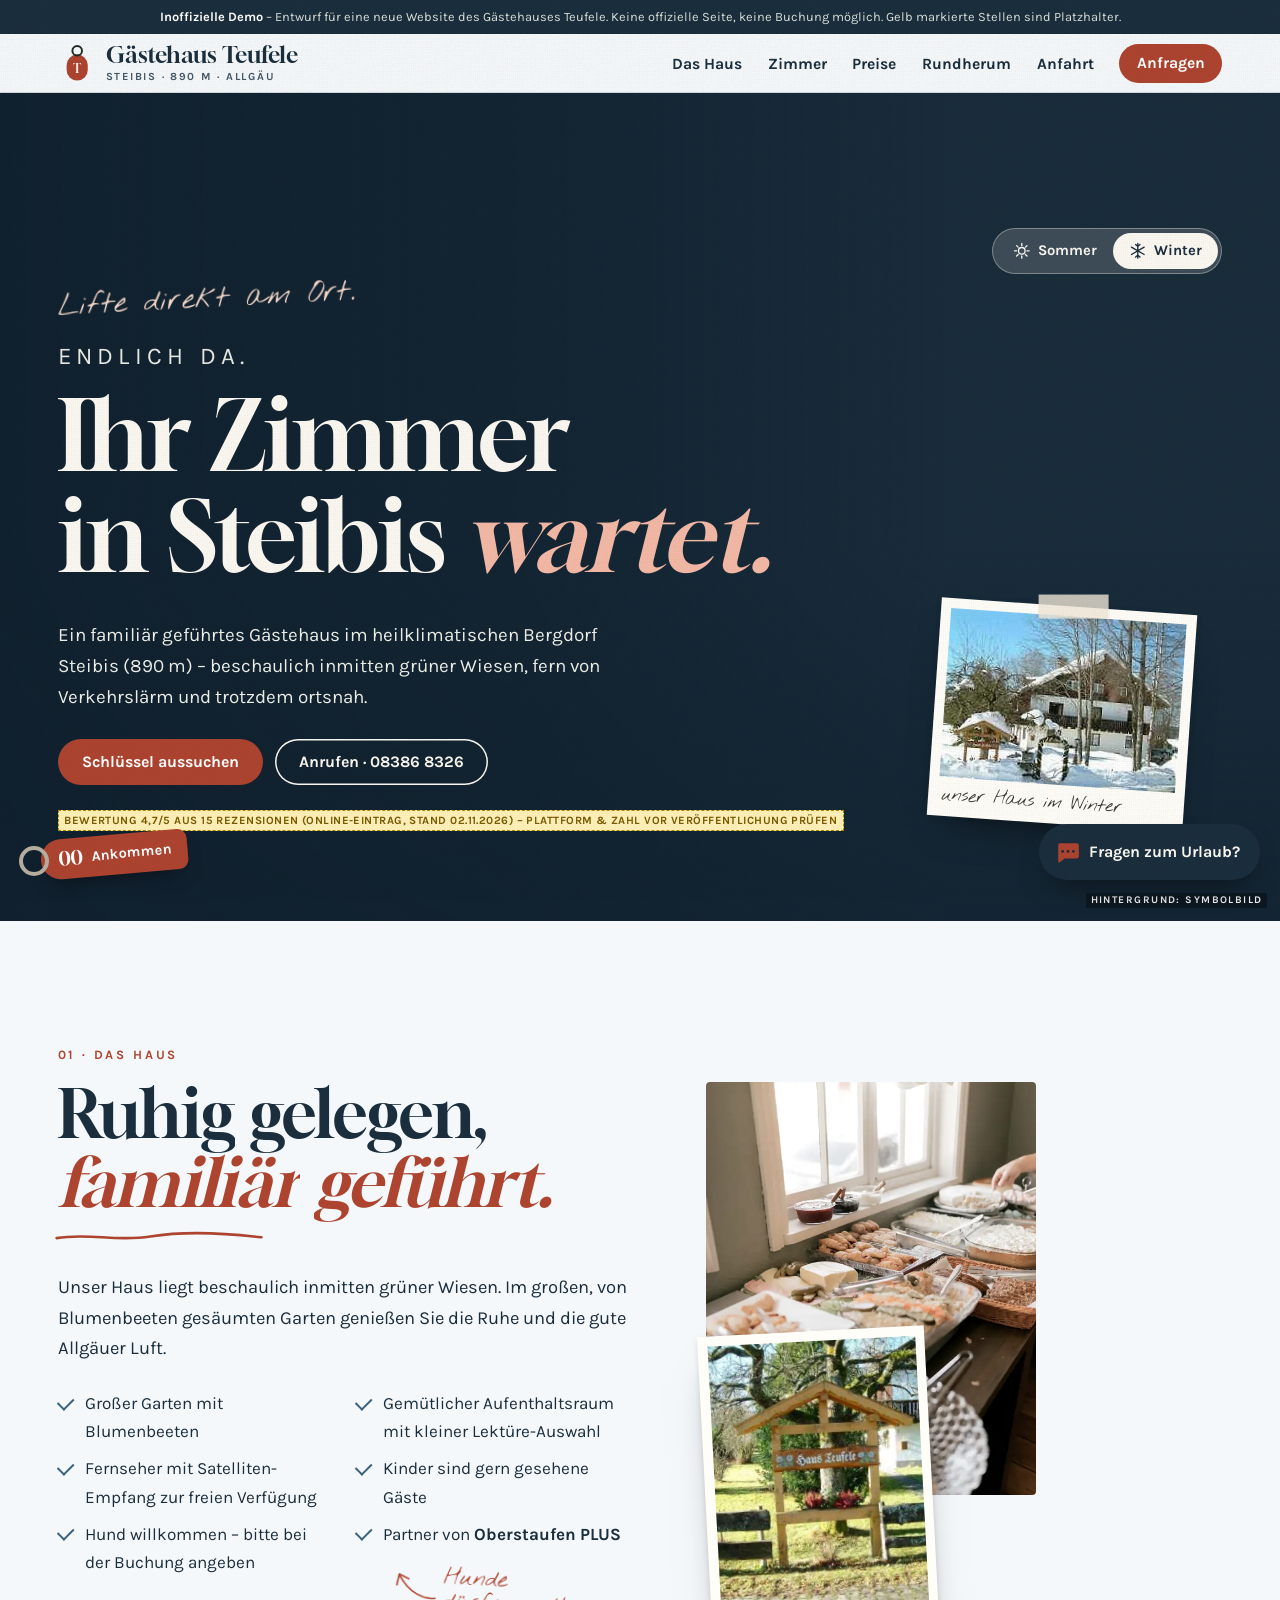
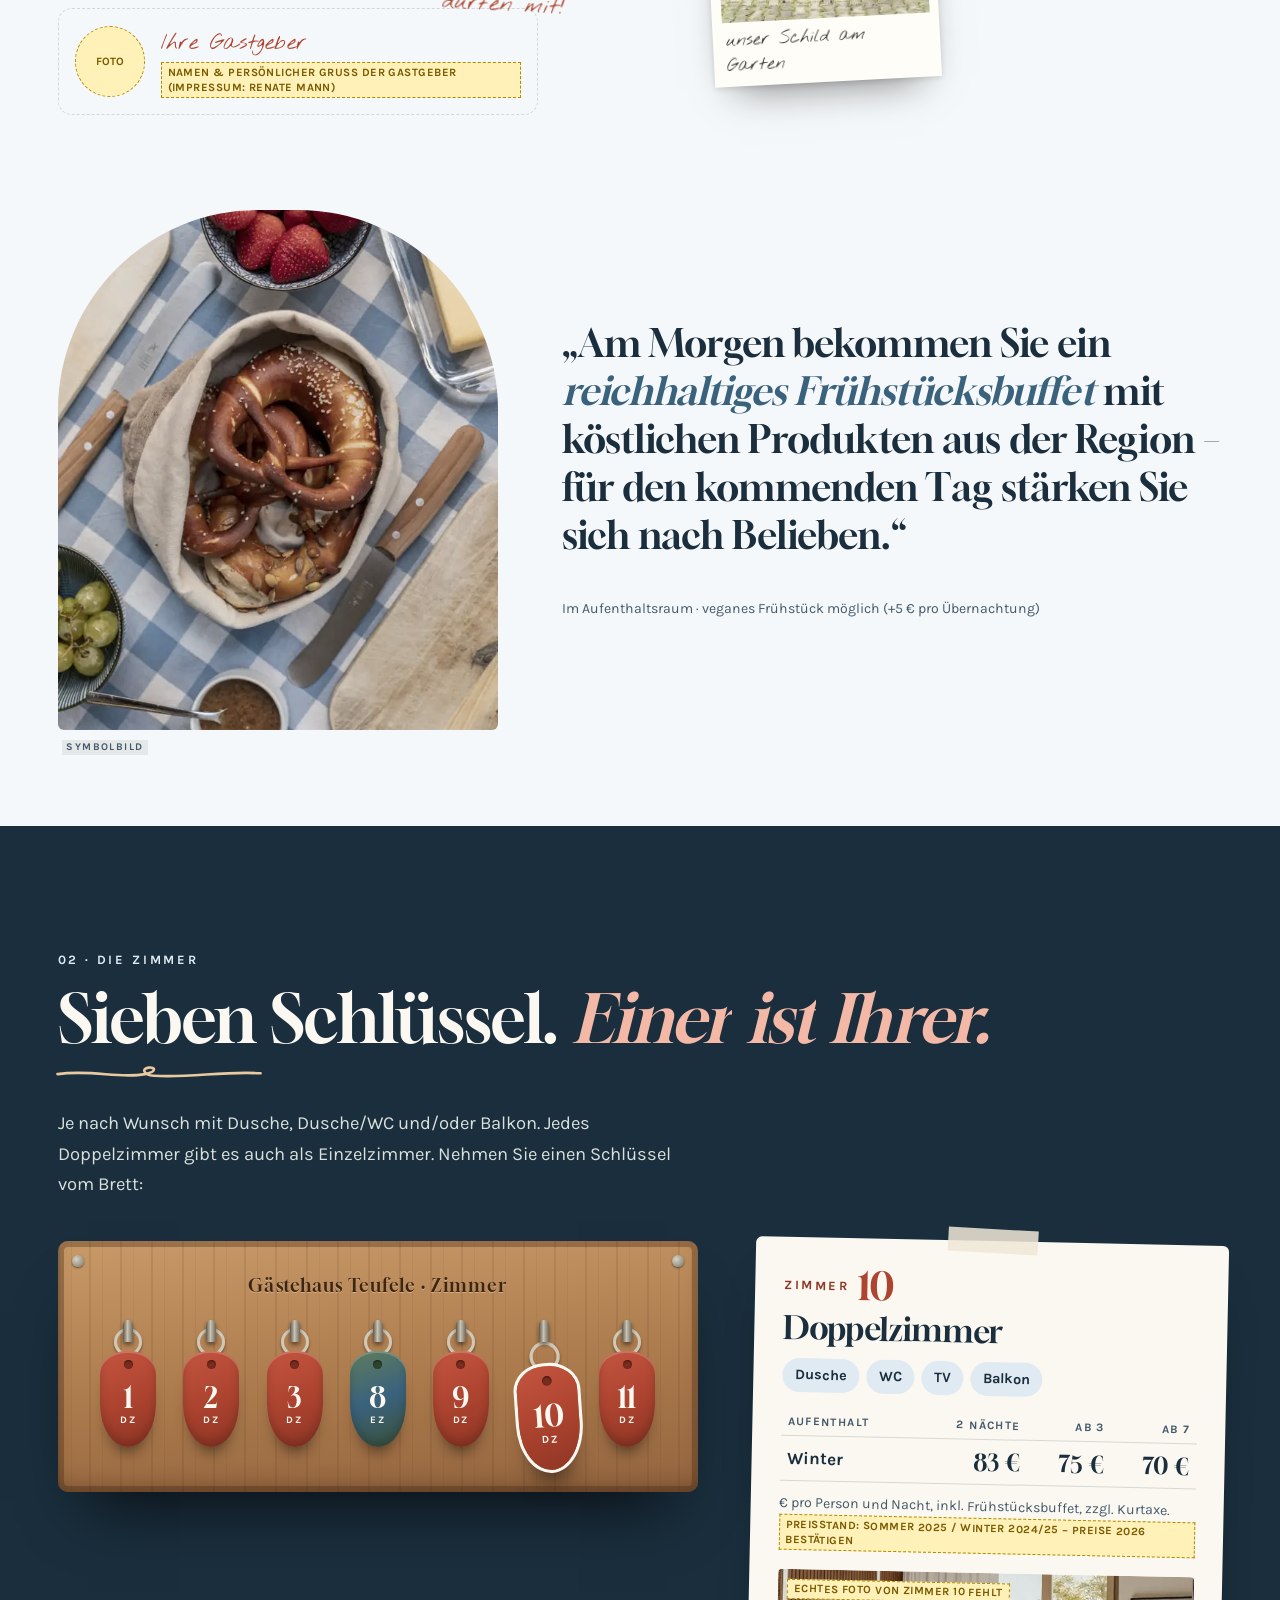
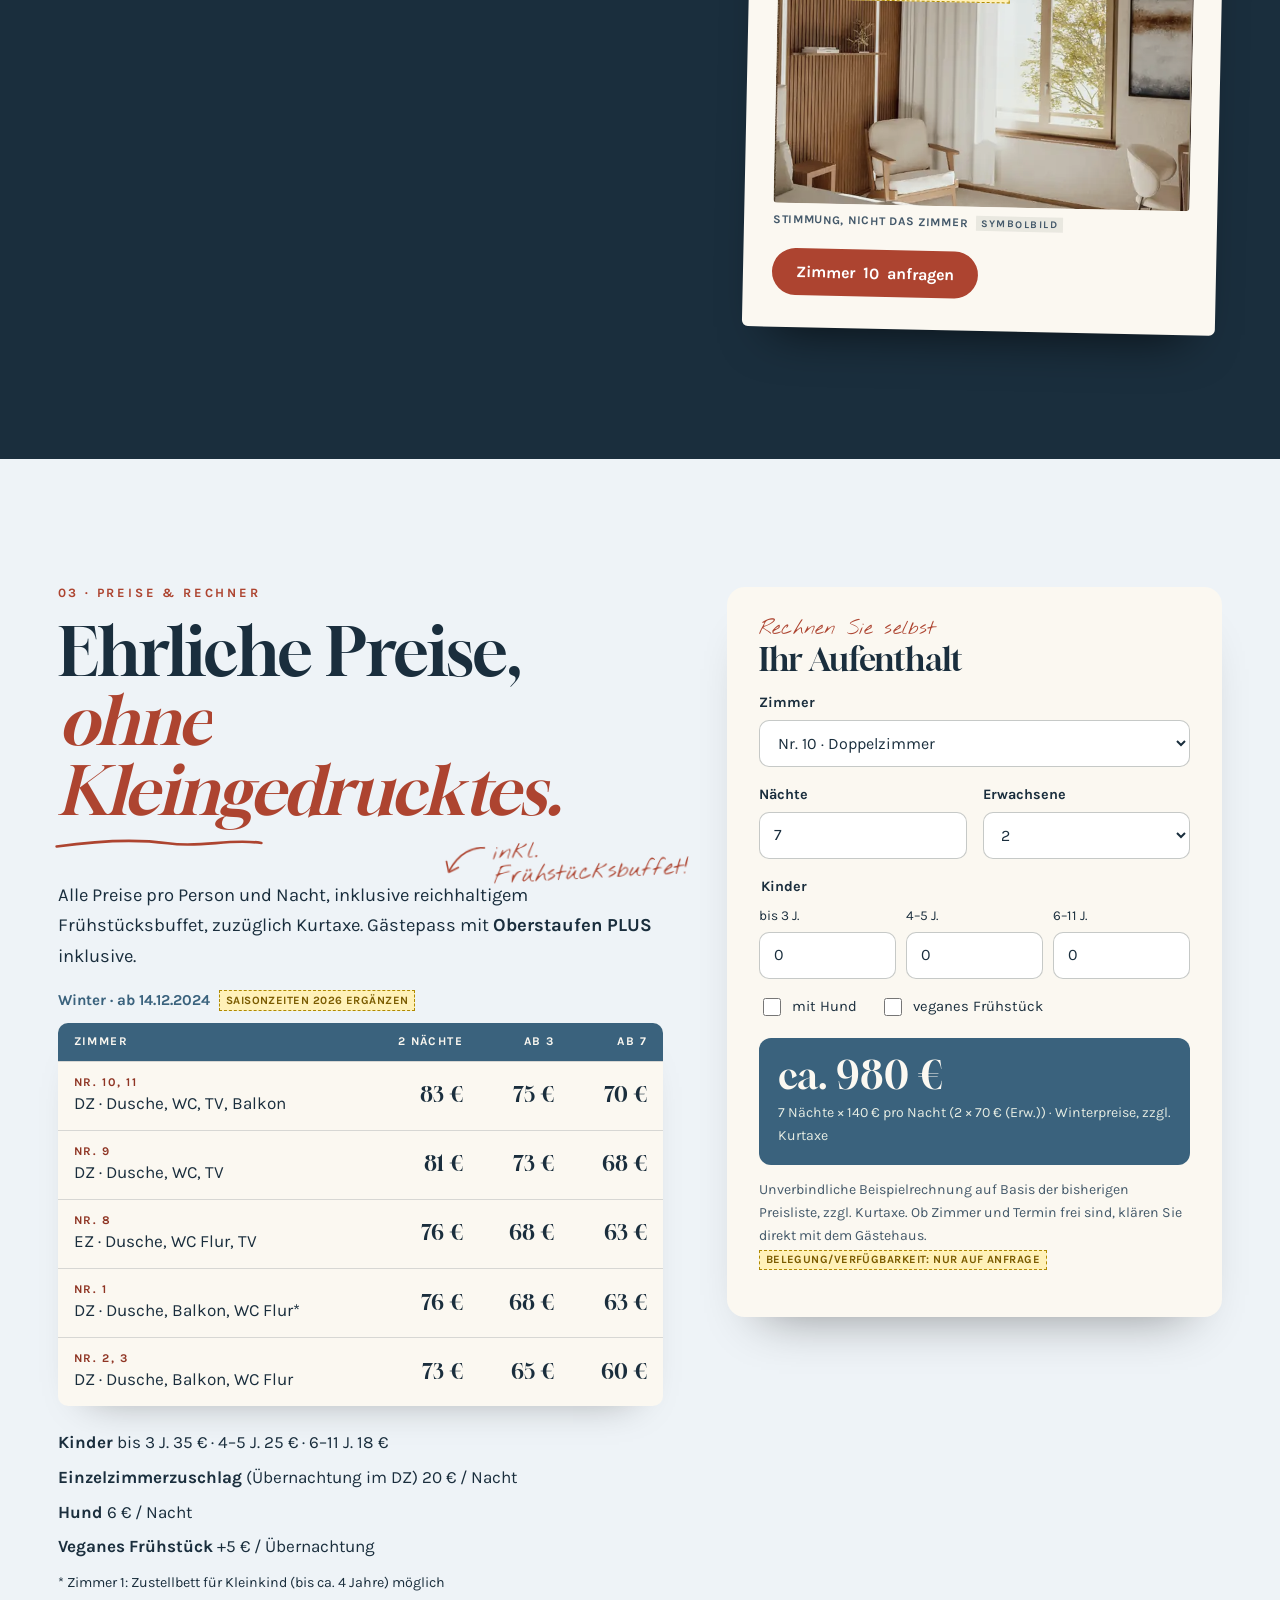
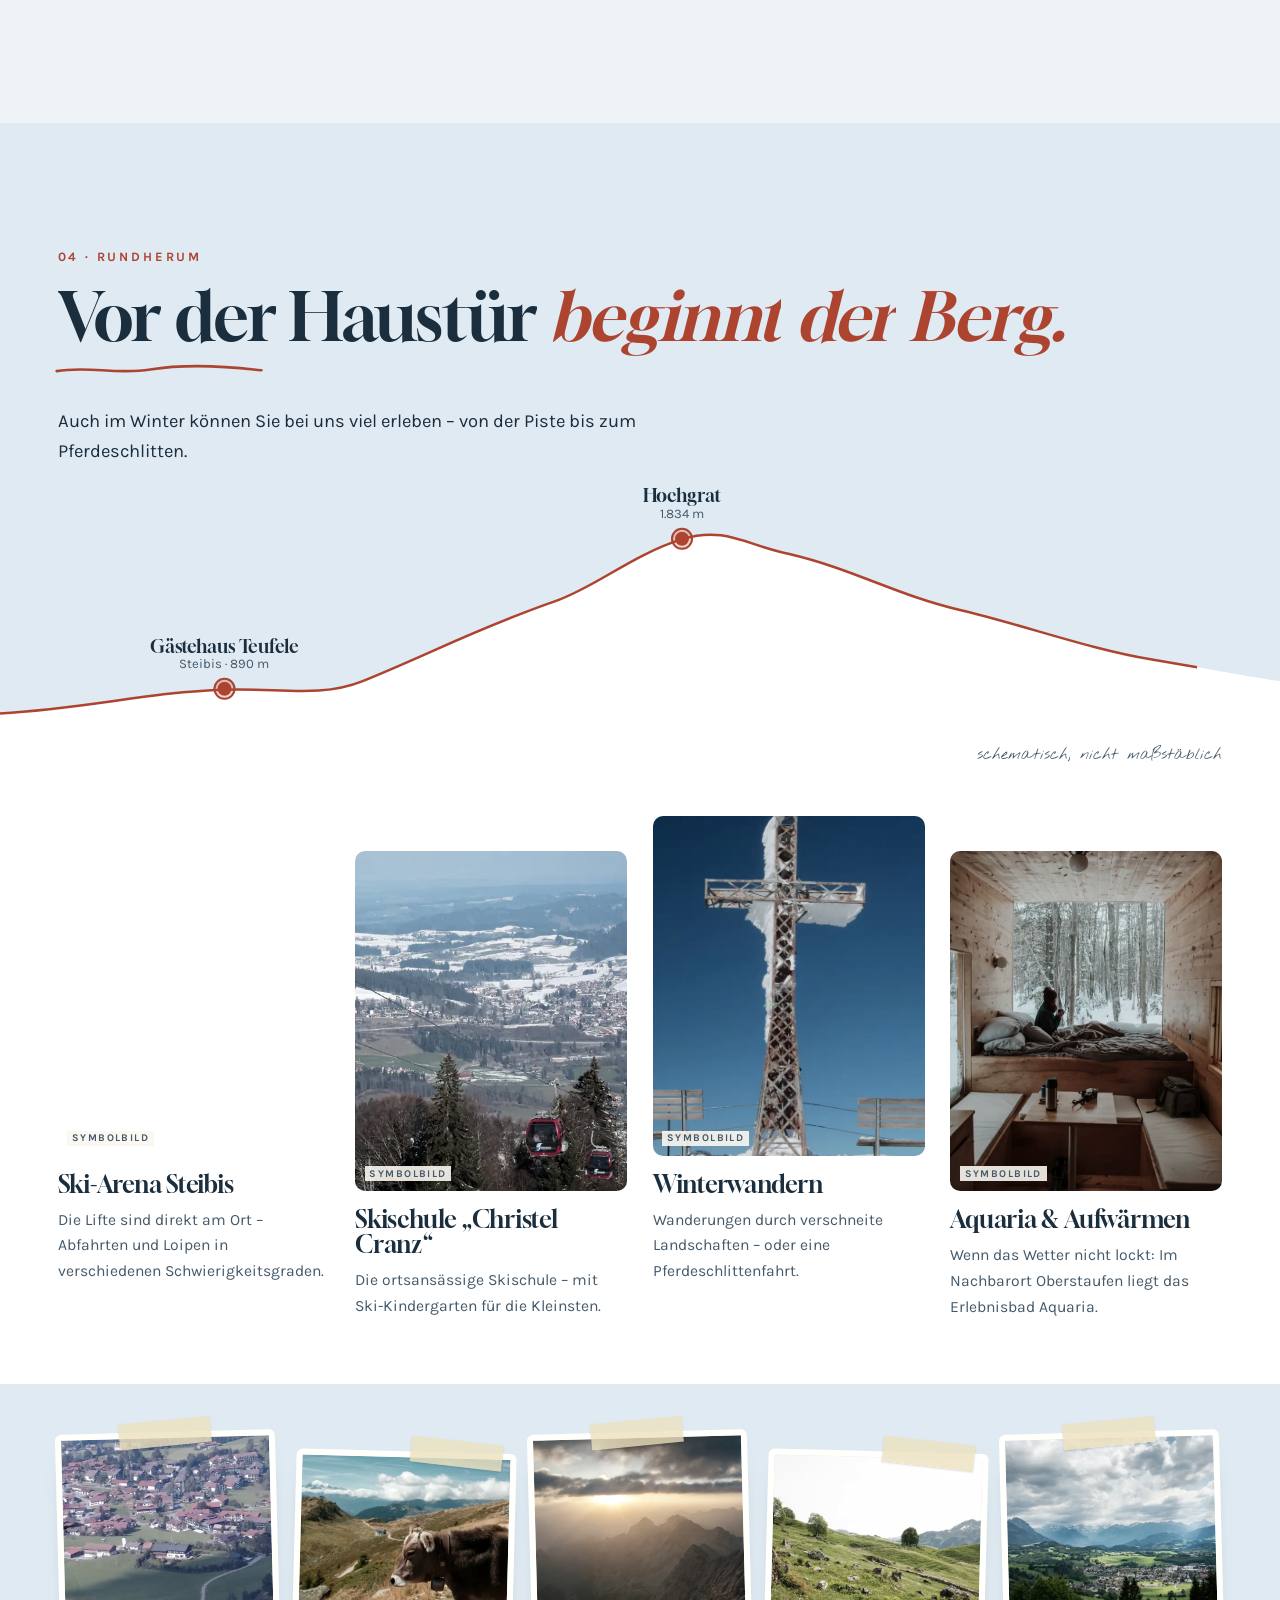
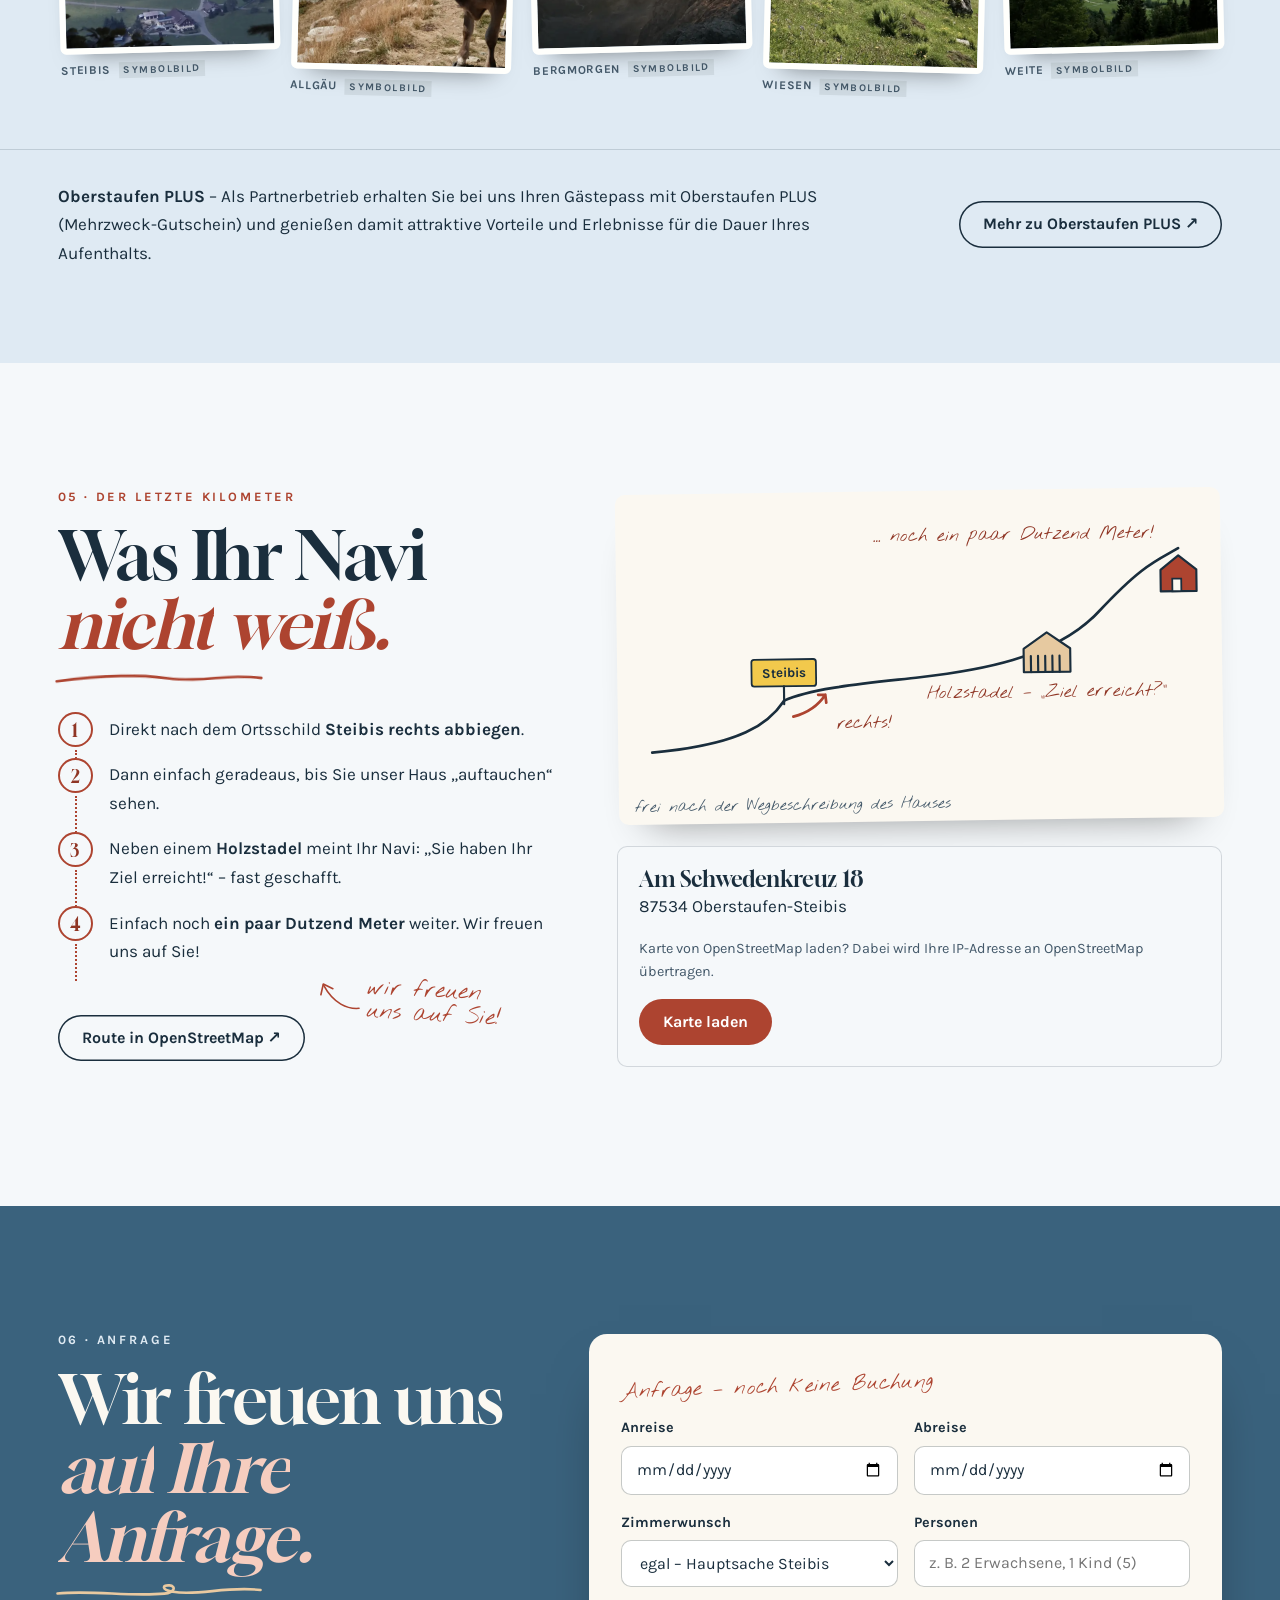
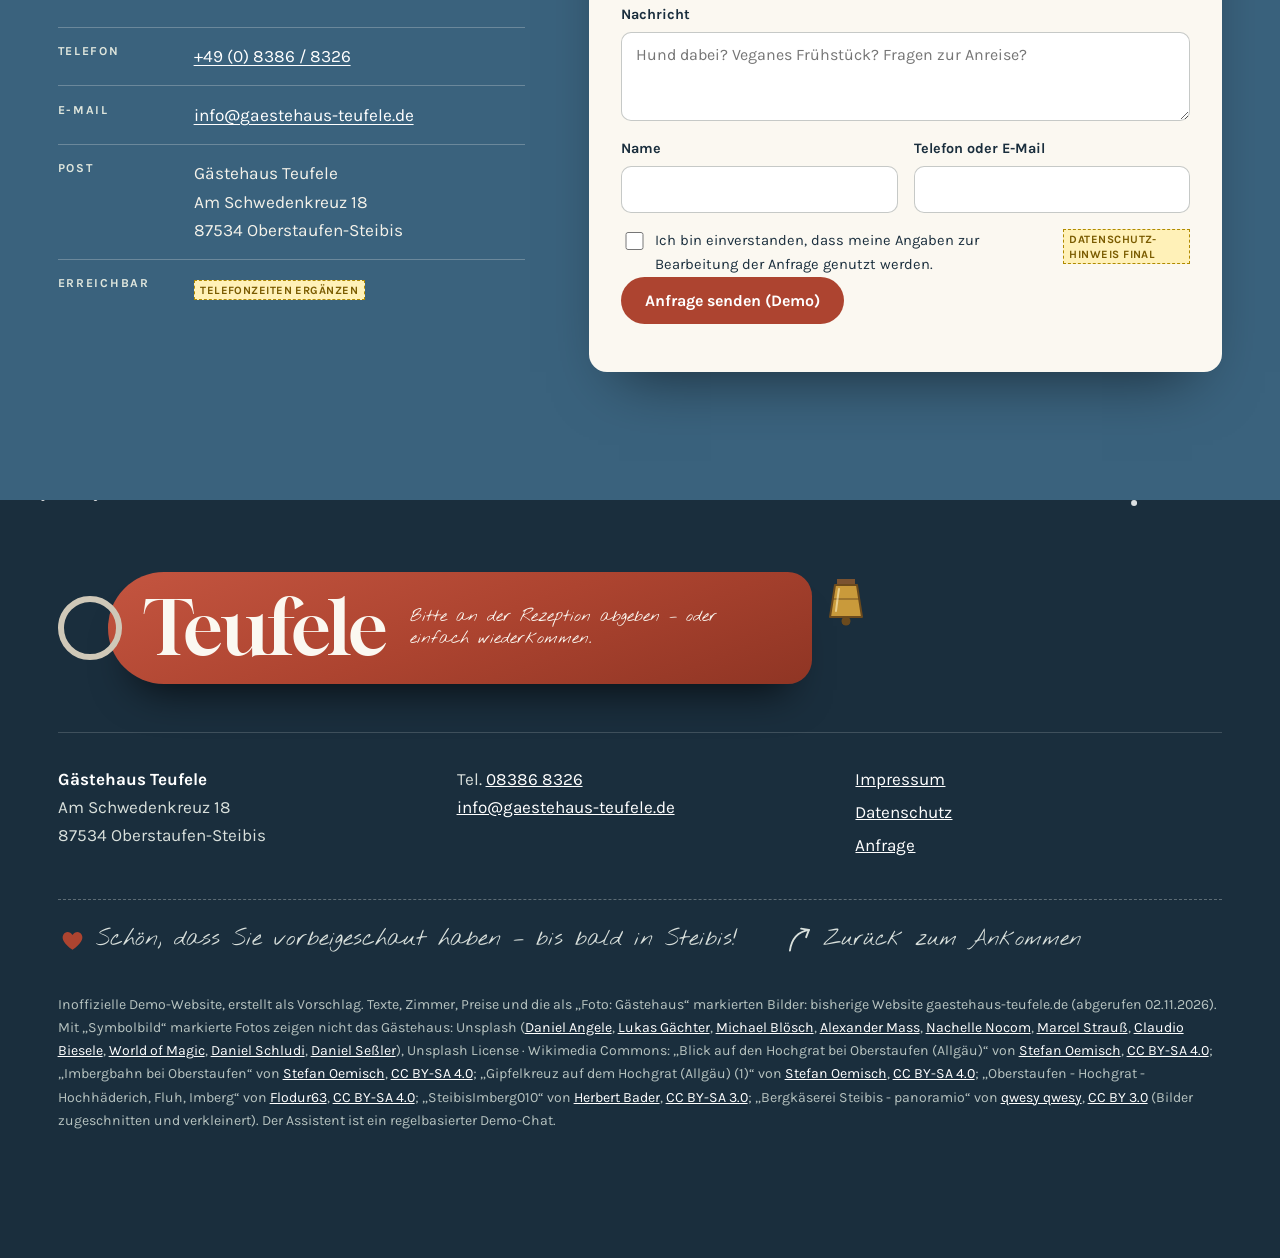
==== commit fb37338e: "Demo-Vorschau" ====
--- a/index.html
+++ b/index.html
@@ -13,6 +13,8 @@
 <link rel="stylesheet" href="css/style.css">
 <link rel="stylesheet" href="chatbot/chatbot.css">
 <link rel="stylesheet" href="css/premium.css">
+<!--liebe--><link rel="stylesheet" href="css/liebe.css"><link rel="stylesheet" href="css/liebe-site.css"><!--/liebe-->
+
 <script>document.documentElement.classList.add('js')</script>
 <script>try{var q=new URLSearchParams(location.search).get('saison'),s=q||localStorage.getItem('teufele-saison');if(!s){var d=new Date(),m=d.getMonth()+1,t=d.getDate();s=(m>4&&m<11)||(m==4&&t>=15)||(m==11&&t<=2)?'sommer':'winter'}document.documentElement.dataset.season=s==='winter'?'winter':'sommer'}catch(e){}</script>
 <script>try{if(!matchMedia('(prefers-reduced-motion: reduce)').matches&&!sessionStorage.getItem('demo-intro'))document.documentElement.classList.add('intro-on')}catch(e){}</script>
@@ -367,5 +369,6 @@
 <script src="js/main.js" defer></script>
 <script src="js/premium.js" defer></script>
 <script src="chatbot/chatbot.js" data-kb="chatbot/kb.json" defer></script>
+<!--liebe--><script type="application/json" id="liebe-cfg">{"underline": [{"sel": ".haus-text h2, .preise h2, .rundherum h2, .anfahrt h2", "style": "wave"}, {"sel": ".zimmer h2, .anfrage h2", "style": "loop", "color": "#e9c9a0"}], "notes": [{"at": ".haus-text .ticks", "text": "Hunde dürfen mit!", "arrow": "ul", "rot": 3, "css": {"right": "0", "bottom": "-2.6rem"}}, {"at": ".preise-grid .intro-p", "text": "inkl. Frühstücksbuffet!", "arrow": "dl", "rot": -3, "m": "inline", "css": {"right": "-1rem", "top": "-2.6rem"}}, {"at": ".anfahrt .weg", "text": "wir freuen uns auf Sie!", "arrow": "ul", "rot": 3, "m": "inline", "css": {"right": "0", "bottom": "-2.8rem"}}], "frames": [{"sel": ".rundherum .strip figure", "kind": "tape"}], "lift": ".rundherum .tile", "squish": ".btn, .fob, .mobile-bar a", "burst": {"sel": ".btn, a[href^='tel:'], .mobile-bar a", "shapes": ["flower", "leaf", "heart"], "colors": ["#ad4430", "#4d6a4b", "#e3b04b", "#d97f6a"], "n": 7}, "egg": {"at": ".footer .fk-tag", "type": "bell", "label": "Kuhglocke läuten", "hint": "Bim-bam?", "svg": "<svg width='46' height='54' viewBox='0 0 46 54' aria-hidden='true'><path d='M14 4h18v6H14z' fill='#7a5230'/><path d='M12 10h22l5 32H7z' fill='#c99a3b' stroke='#6b4a1d' stroke-width='2' stroke-linejoin='round'/><path d='M10 24h26' stroke='#6b4a1d' stroke-width='1.5' opacity='.6'/><circle cx='23' cy='46' r='4.5' fill='#6b4a1d'/><path d='M16 14c-1 6-2 14-3 22' stroke='#fff3c4' stroke-width='2' stroke-linecap='round' opacity='.6'/><\/svg>", "msg": "Bim-bam! Grüße aus Steibis, 890&nbsp;m über dem Meer.", "autoclose": 6000, "css": {"right": "-3.6rem", "top": ".2rem"}}, "foot": {"at": ".footer .wrap", "after": ".foot-cols", "text": "Schön, dass Sie vorbeigeschaut haben – bis bald in Steibis!", "top": "Zurück zum Ankommen", "shape": "heart"}, "texture": "linen"}</script><script src="js/liebe.js" defer></script><!--/liebe-->
 </body>
 </html>
--- a/css/liebe.css
+++ b/css/liebe.css
@@ -0,0 +1,115 @@
+/* liebe.css – gemeinsame „Handgemacht“-Schicht (Runde 7). Farben/Schrift je Seite über Variablen in liebe-site.css:
+   --lv-hand (Handschrift), --lv-ink (Notizen), --lv-ul (Unterstreichung), --lv-accent, --lv-paper, --lv-tape */
+:root{--lv-hand:cursive;--lv-ink:currentColor;--lv-ul:currentColor;--lv-accent:currentColor;--lv-paper:#fbf7ef;--lv-tape:rgba(236,224,190,.78);--lv-ease:cubic-bezier(.22,.61,.36,1);--lv-tex-o:.5}
+.lv-anchor{position:relative;inset:auto!important}
+
+/* Papier-/Holz-/Stoff-Textur: ein ruhendes, sehr leichtes Korn über der Seite */
+html[class*="lv-tex-"] body::after{content:"";position:fixed;inset:0;pointer-events:none;z-index:2147483000;opacity:var(--lv-tex-o);background-size:256px 256px}
+html[class*="lv-tex-"] body::after{background-image:url(../img/liebe/tex.webp)}
+@media print{html[class*="lv-tex-"] body::after{display:none}}
+
+/* 1 · Unterstreichung */
+.lv-ul{display:block;width:min(var(--lv-ul-w,210px),62%);height:var(--lv-ul-h,13px);margin:.18em 0 0 var(--lv-ul-ml,-.05em);color:var(--lv-ul);pointer-events:none;line-height:0}
+.lv-ul-c{margin-inline:auto}
+.lv-ul-alt{transform:rotate(-1.2deg) scaleX(-1)}
+.lv-ul svg{width:100%;height:100%;overflow:visible;display:block}
+.lv-ul path{fill:none;stroke:currentColor;stroke-width:var(--lv-ul-sw,2.6);stroke-linecap:round;stroke-linejoin:round;vector-effect:non-scaling-stroke;stroke-dasharray:1;stroke-dashoffset:1;transition:stroke-dashoffset 1.15s .45s var(--lv-ease)}
+.lv-in>.lv-ul path,.in>.lv-ul path,.lv-reduce .lv-ul path{stroke-dashoffset:0}
+.lv-ul-brush path{stroke-width:calc(var(--lv-ul-sw,2.6) * 1.8)}
+
+/* 2 · Randnotizen */
+.lv-note{position:absolute;z-index:3;display:flex;align-items:flex-start;gap:.15rem;font-family:var(--lv-hand);font-size:var(--lv-note-fs,1.35rem);line-height:1.05;color:var(--lv-ink);font-weight:var(--lv-note-fw,500);width:max-content;max-width:var(--lv-note-mw,15rem);pointer-events:none;transform:rotate(var(--lv-rot,-3deg));opacity:0;transition:opacity .7s .25s var(--lv-ease),translate .7s .25s var(--lv-ease);translate:0 6px;text-wrap:balance}
+.lv-note.lv-in,.lv-reduce .lv-note{opacity:1;translate:0 0}
+.lv-note-t{display:block}
+.lv-arrow{flex:none;width:3.2rem;height:2.2rem;overflow:visible;margin-top:.1rem}
+.lv-arrow path{fill:none;stroke:currentColor;stroke-width:2;stroke-linecap:round;stroke-linejoin:round;stroke-dasharray:1;stroke-dashoffset:1;transition:stroke-dashoffset .8s .55s var(--lv-ease)}
+.lv-arrow .lv-ah{transition-delay:1.2s;transition-duration:.35s}
+.lv-in .lv-arrow path,.lv-reduce .lv-arrow path{stroke-dashoffset:0}
+.lv-arrow-dl .lv-arrow{}                         /* Pfeil zeigt nach unten links (Grundform) */
+.lv-arrow-dr .lv-arrow{transform:scaleX(-1)}
+.lv-arrow-ul .lv-arrow{transform:scaleY(-1)}
+.lv-arrow-ur .lv-arrow{transform:scale(-1,-1)}
+.lv-arrow-dr,.lv-arrow-ur{flex-direction:row-reverse}
+@media (max-width:899px){
+  .lv-note-dk{display:none}
+  .lv-note-m{position:static;display:flex;margin:.9rem 0 .2rem;width:auto;max-width:100%;font-size:var(--lv-note-fs-m,1.2rem);transform:rotate(-1.5deg);inset:auto!important}
+  .lv-note-m .lv-arrow{width:2.4rem;height:1.7rem}
+}
+
+/* 3 · Bildrahmen-Details */
+.lv-deco{position:absolute;inset:0;pointer-events:none;z-index:4}
+.lv-c{position:absolute;width:26px;height:26px;background:var(--lv-corner,#2b1c13);opacity:.88;filter:drop-shadow(0 1px 1px rgba(0,0,0,.25))}
+.lv-c1{top:var(--lv-c-off,-4px);left:var(--lv-c-off,-4px);clip-path:polygon(0 0,100% 0,0 100%)}
+.lv-c2{top:var(--lv-c-off,-4px);right:var(--lv-c-off,-4px);clip-path:polygon(0 0,100% 0,100% 100%)}
+.lv-c3{bottom:var(--lv-c-off,-4px);right:var(--lv-c-off,-4px);clip-path:polygon(100% 0,100% 100%,0 100%)}
+.lv-c4{bottom:var(--lv-c-off,-4px);left:var(--lv-c-off,-4px);clip-path:polygon(0 0,100% 100%,0 100%)}
+.lv-tape{position:absolute;top:-12px;left:50%;width:92px;height:26px;margin-left:-46px;background:var(--lv-tape);transform:rotate(-4deg);box-shadow:0 1px 2px rgba(0,0,0,.12)}
+.lv-tape-r{transform:rotate(5deg);left:auto;right:14px;margin:0}
+.lv-pin{position:absolute;top:-7px;left:50%;width:16px;height:16px;margin-left:-8px;border-radius:50%;background:radial-gradient(circle at 35% 35%,#fff7 0 2px,transparent 3px),var(--lv-pin,#ad4430);box-shadow:0 2px 3px rgba(0,0,0,.35)}
+.lv-fr{rotate:var(--lv-tilt,0deg);transition:rotate .5s var(--lv-ease),translate .5s var(--lv-ease)}
+@media (hover:hover){.lv-fr:hover{rotate:0deg;translate:0 -3px}}
+
+/* 4 · Hover & Klick */
+.lv-lift{transition:translate .4s var(--lv-ease),rotate .4s var(--lv-ease),box-shadow .4s var(--lv-ease)}
+@media (hover:hover){.lv-lift:hover{translate:0 -5px;rotate:-.5deg}}
+.lv-squish{transition:scale .18s var(--lv-ease)}
+.lv-squish:active{scale:.96}
+.lv-burst{position:fixed;width:0;height:0;z-index:2147483001;pointer-events:none}
+.lv-bp{position:absolute;left:0;top:0;width:18px;height:18px;transform:translate(-50%,-50%)}
+.lv-bp svg{width:100%;height:100%;fill:currentColor;overflow:visible}
+.lv-bp svg .o{fill:none;stroke:currentColor;stroke-width:1.8;stroke-linecap:round}
+.lv-bp svg .c{fill:#fff8e6}
+
+/* 5 · Überraschung */
+.lv-egg{position:absolute;z-index:5;display:flex;align-items:center;gap:.6rem}
+.lv-egg-btn{all:unset;cursor:pointer;display:block;line-height:0;border-radius:10px;transition:transform .35s var(--lv-ease)}
+.lv-egg-btn:focus-visible{outline:2px dashed currentColor;outline-offset:4px}
+.lv-egg-btn svg{display:block;overflow:visible}
+@media (hover:hover){.lv-egg-btn:hover{transform:rotate(-8deg) scale(1.06)}}
+.lv-egg-msg{font-family:var(--lv-hand);font-size:var(--lv-egg-fs,1.3rem);line-height:1.1;max-width:16rem;color:var(--lv-egg-ink,currentColor);opacity:0;translate:-6px 0;transition:opacity .45s var(--lv-ease),translate .45s var(--lv-ease)}
+.lv-egg-on .lv-egg-msg{opacity:1;translate:0 0}
+.lv-count{font-family:inherit;font-size:1.25em;margin-right:.25em}
+.lv-shoot{position:absolute;top:18%;left:8%;width:120px;height:2px;border-radius:2px;background:linear-gradient(90deg,transparent,#fff7d6);pointer-events:none;animation:lvShoot 1.3s var(--lv-ease) forwards;z-index:2}
+@keyframes lvShoot{0%{transform:translate(0,0) rotate(18deg);opacity:0}15%{opacity:1}100%{transform:translate(70vw,26vh) rotate(18deg);opacity:0}}
+
+/* 6 · Fußzeile */
+.lv-foot{display:flex;flex-wrap:wrap;align-items:center;justify-content:flex-start;gap:.8rem 2.5rem;margin:2rem 0 0;padding-top:1.2rem;border-top:1px dashed color-mix(in srgb,currentColor 35%,transparent)}
+.lv-foot-t{display:flex;align-items:center;gap:.6rem;margin:0;font-family:var(--lv-hand);font-size:var(--lv-foot-fs,1.45rem);line-height:1.15;color:var(--lv-foot-ink,inherit)}
+.lv-foot-i{width:1.25em;height:1.25em;flex:none;fill:var(--lv-foot-heart,#c8553d);animation:lvBeat 2.6s ease-in-out infinite}
+.lv-foot-i .o{fill:none;stroke:var(--lv-foot-heart,#c8553d);stroke-width:1.8}
+@keyframes lvBeat{0%,70%,100%{transform:scale(1)}78%{transform:scale(1.18)}86%{transform:scale(.96)}92%{transform:scale(1.1)}}
+.lv-top{all:unset;cursor:pointer;display:inline-flex;align-items:center;gap:.35rem;font-family:var(--lv-hand);font-size:var(--lv-foot-fs,1.35rem);color:var(--lv-foot-ink,inherit);padding:.2rem .3rem;border-radius:6px}
+.lv-top svg{width:1.6em;height:1.6em;overflow:visible;transition:transform .35s var(--lv-ease)}
+.lv-top path{fill:none;stroke:currentColor;stroke-width:2.2;stroke-linecap:round;stroke-linejoin:round}
+.lv-top:hover svg{transform:translateY(-4px) rotate(-6deg)}
+.lv-top:focus-visible{outline:2px dashed currentColor;outline-offset:3px}
+
+/* Sanfte Übergänge zwischen Seiten (Impressum ⇄ Start) */
+@media (prefers-reduced-motion:no-preference){
+  @view-transition{navigation:auto}
+  ::view-transition-old(root),::view-transition-new(root){animation-duration:.38s;animation-timing-function:var(--lv-ease)}
+}
+/* Bewegung reduzieren: alles still und sofort sichtbar */
+@media (prefers-reduced-motion:reduce){
+  .lv-note,.lv-ul path,.lv-arrow path,.lv-fr,.lv-lift,.lv-egg-msg{transition:none!important}
+  .lv-foot-i{animation:none}
+  .lv-note{opacity:1;translate:0 0}
+}
+
+/* 404 – liebevoll verlaufen */
+.lv-404{margin:0;min-height:100vh;background:var(--lv-404-bg,var(--lv-paper));color:var(--lv-404-ink,#222);font-family:var(--lv-404-font,system-ui,sans-serif)}
+.lv-404 .demo-banner{background:#fff3b0;color:#3a2f00;font:500 .82rem/1.4 system-ui,sans-serif;padding:.5rem 1rem;text-align:center;border-bottom:1px solid #e6d27a}
+.lv-404-main{display:grid;place-items:center;padding:clamp(2rem,6vw,5rem) 1.2rem;min-height:calc(100vh - 3rem);box-sizing:border-box}
+.lv-404-card{position:relative;max-width:34rem;text-align:center}
+.lv-404-code{margin:0;font-family:var(--lv-404-display,inherit);font-size:clamp(4.5rem,18vw,8.5rem);line-height:.9;letter-spacing:-.02em;color:var(--lv-404-accent,#c8553d);opacity:.9}
+.lv-404-art{width:min(220px,60vw);margin:.4rem auto 1rem}
+.lv-404-art svg{width:100%;height:auto;overflow:visible}
+.lv-404 h1{font-family:var(--lv-404-display,inherit);font-size:clamp(1.6rem,5vw,2.4rem);line-height:1.1;margin:.2rem 0 .7rem;font-weight:var(--lv-404-hw,600)}
+.lv-404-text{font-size:1.05rem;line-height:1.55;margin:0 auto 1rem;max-width:28rem;opacity:.85}
+.lv-404-hand{font-family:var(--lv-hand);font-size:1.5rem;color:var(--lv-ink);transform:rotate(-2deg);margin:0 0 1.6rem}
+.lv-404-btn{display:inline-block;padding:.85rem 1.5rem;border-radius:var(--lv-404-r,999px);background:var(--lv-404-accent,#c8553d);color:var(--lv-404-btn-ink,#fff);text-decoration:none;font-weight:600;transition:transform .3s var(--lv-ease),box-shadow .3s var(--lv-ease)}
+.lv-404-btn:hover{transform:translateY(-3px) rotate(-1deg);box-shadow:0 8px 20px rgba(0,0,0,.15)}
+.lv-404-btn:focus-visible{outline:2px dashed currentColor;outline-offset:4px}
+.lv-404-art .draw{fill:none;stroke:currentColor;stroke-width:2.4;stroke-linecap:round;stroke-linejoin:round;stroke-dasharray:1;stroke-dashoffset:1;animation:lvDraw 1.6s .2s var(--lv-ease) forwards}
+@keyframes lvDraw{to{stroke-dashoffset:0}}
+@media (prefers-reduced-motion:reduce){.lv-404-art .draw{animation:none;stroke-dashoffset:0}}
--- a/css/liebe-site.css
+++ b/css/liebe-site.css
@@ -0,0 +1,14 @@
+/* Gästehaus Teufele – liebevolle Details (Schlüsselbrett, Steibis). Wird von liebe_inject.py nicht überschrieben. */
+:root{--lv-hand:'Nothing',cursive;--lv-ink:var(--ziegel);--lv-ul:var(--ziegel);--lv-tex-o:.35;--lv-note-fs:1.45rem;--lv-ul-w:210px;--lv-egg-fs:1.35rem}
+.zimmer,.anfrage{--lv-ink:#e9c9a0;--lv-ul:#e9c9a0}
+.footer .fk-tag{position:relative}
+.lv-egg-bell{--lv-egg-ink:currentColor}
+.lv-egg-bell .lv-egg-btn svg{transform-origin:50% 8%}
+.lv-egg-bell.lv-egg-on .lv-egg-btn svg{animation:lvRing 1.1s ease}
+@keyframes lvRing{15%{transform:rotate(16deg)}35%{transform:rotate(-13deg)}55%{transform:rotate(8deg)}75%{transform:rotate(-4deg)}100%{transform:none}}
+.lv-egg-bell .lv-egg-msg{position:absolute;right:0;top:100%;width:12rem;margin-top:.5rem;text-align:right;color:#f4ead8}
+.footer .lv-foot{--lv-foot-heart:var(--ziegel)}
+@media (max-width:899px){.lv-egg-bell{right:.6rem!important;top:auto!important;bottom:-3.4rem}.lv-egg-bell .lv-egg-msg{background:rgba(20,38,48,.94);padding:.4rem .7rem;border-radius:10px;z-index:2}}
+@media (prefers-reduced-motion:reduce){.lv-egg-bell.lv-egg-on .lv-egg-btn svg{animation:none}}
+.lv-404{--lv-404-bg:#f8f4ec;--lv-404-ink:#1f2a22;--lv-404-accent:#ad4430;--lv-404-font:'Karla',system-ui,sans-serif;--lv-404-display:'Gloock',Georgia,serif;--lv-404-r:14px;--lv-404-hw:400}
+.lv-404-art{color:#4d6a4b}
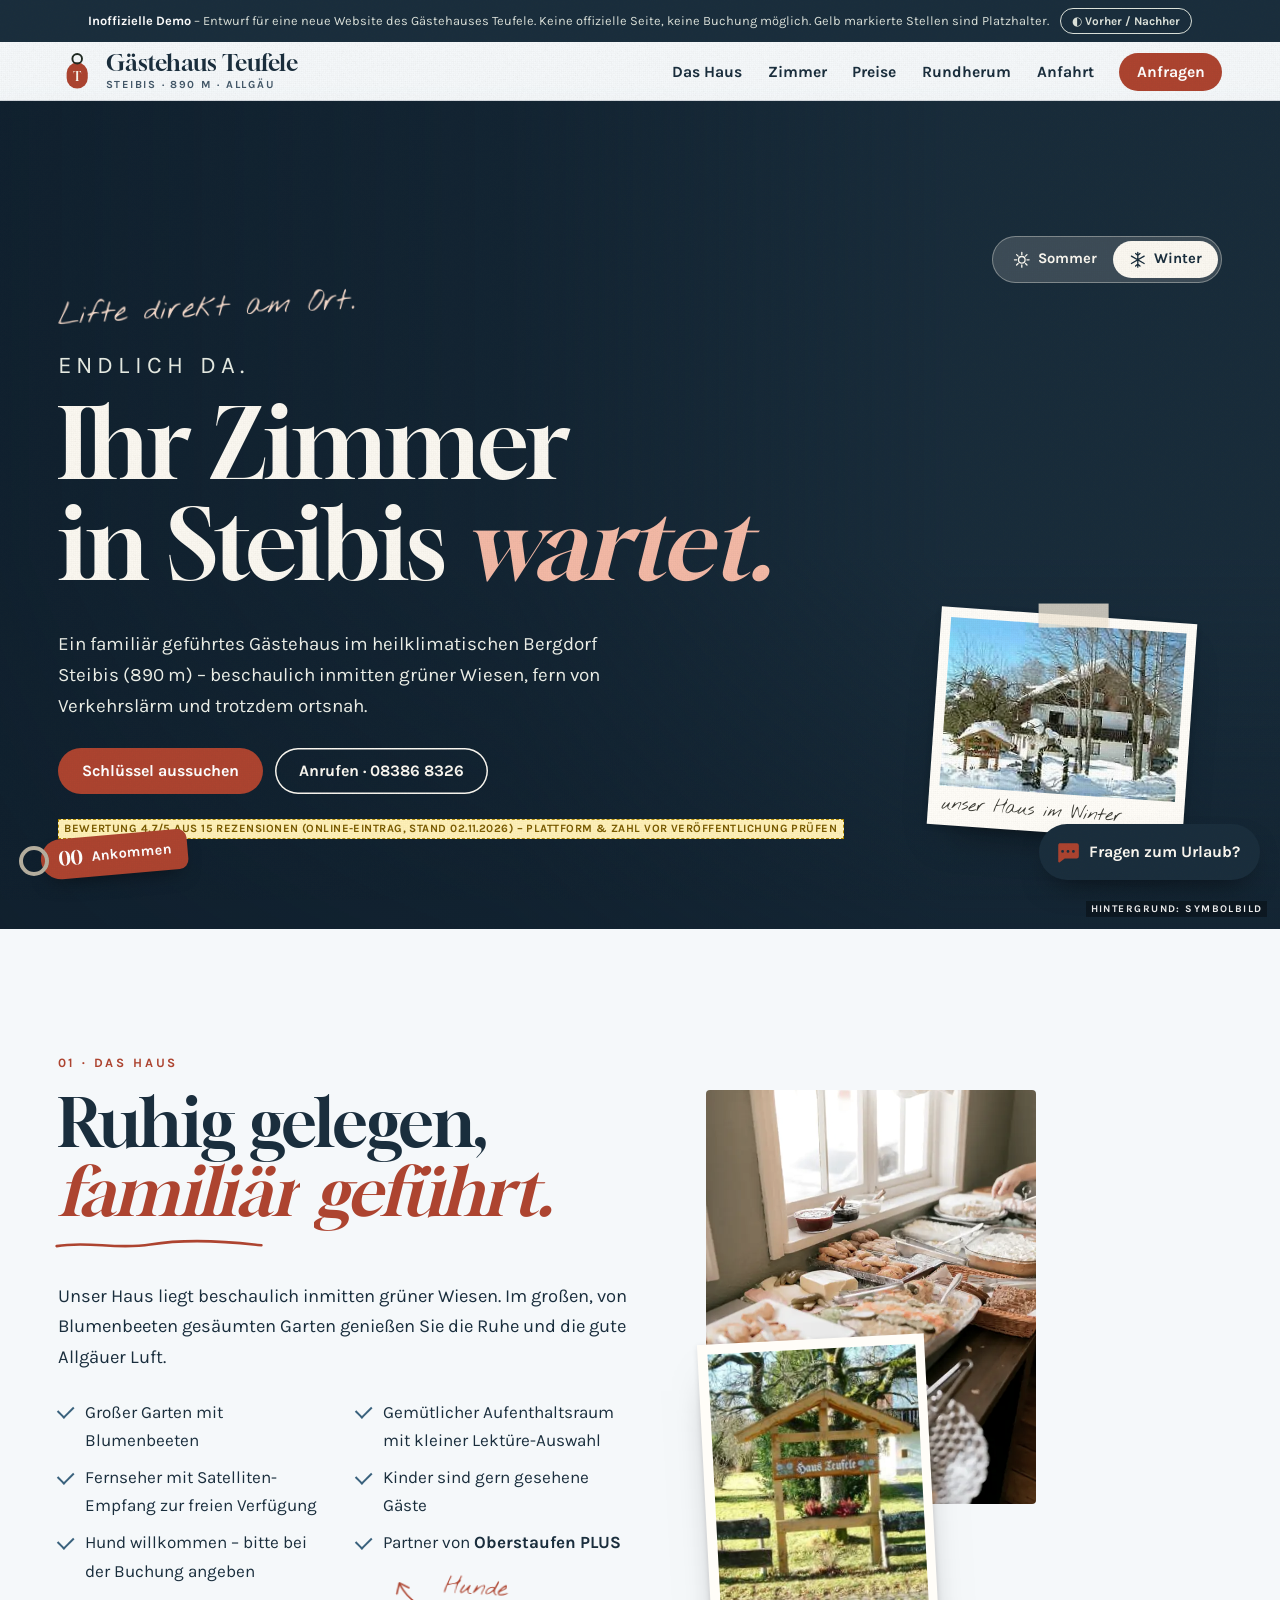
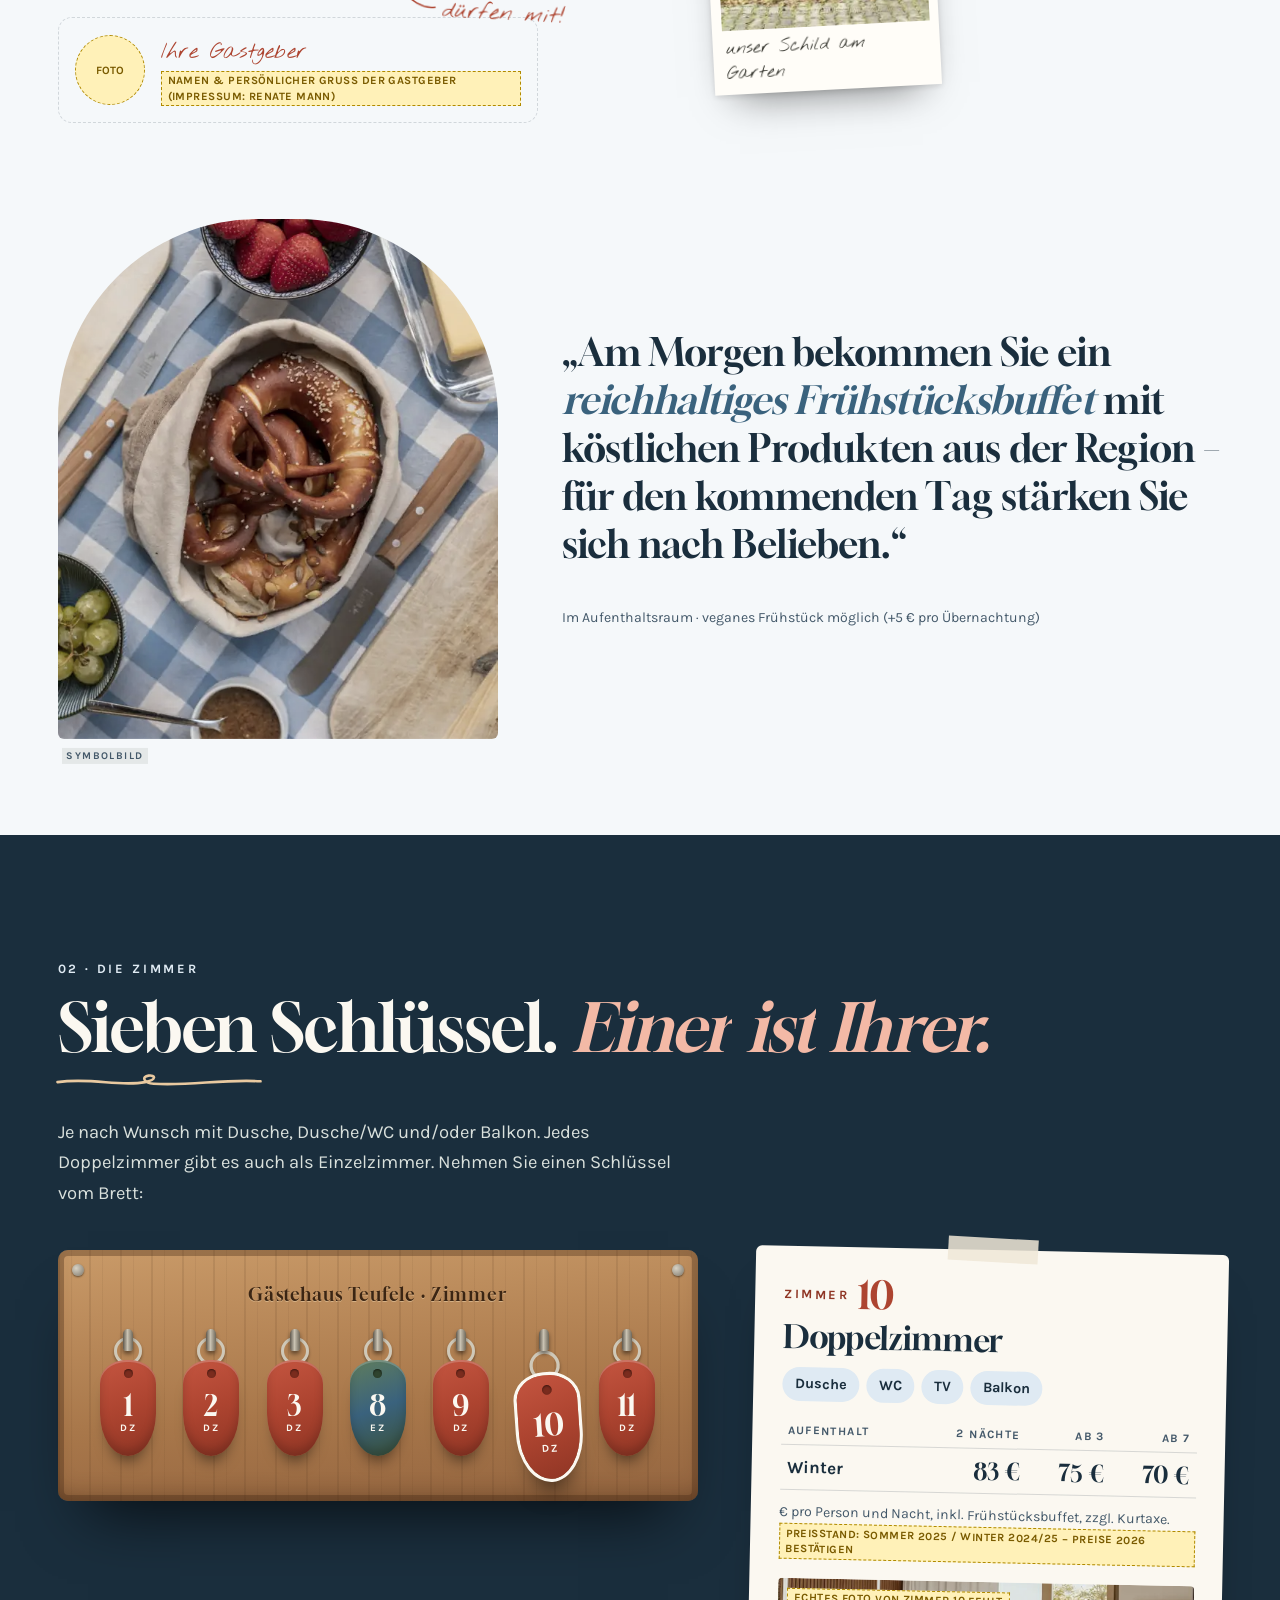
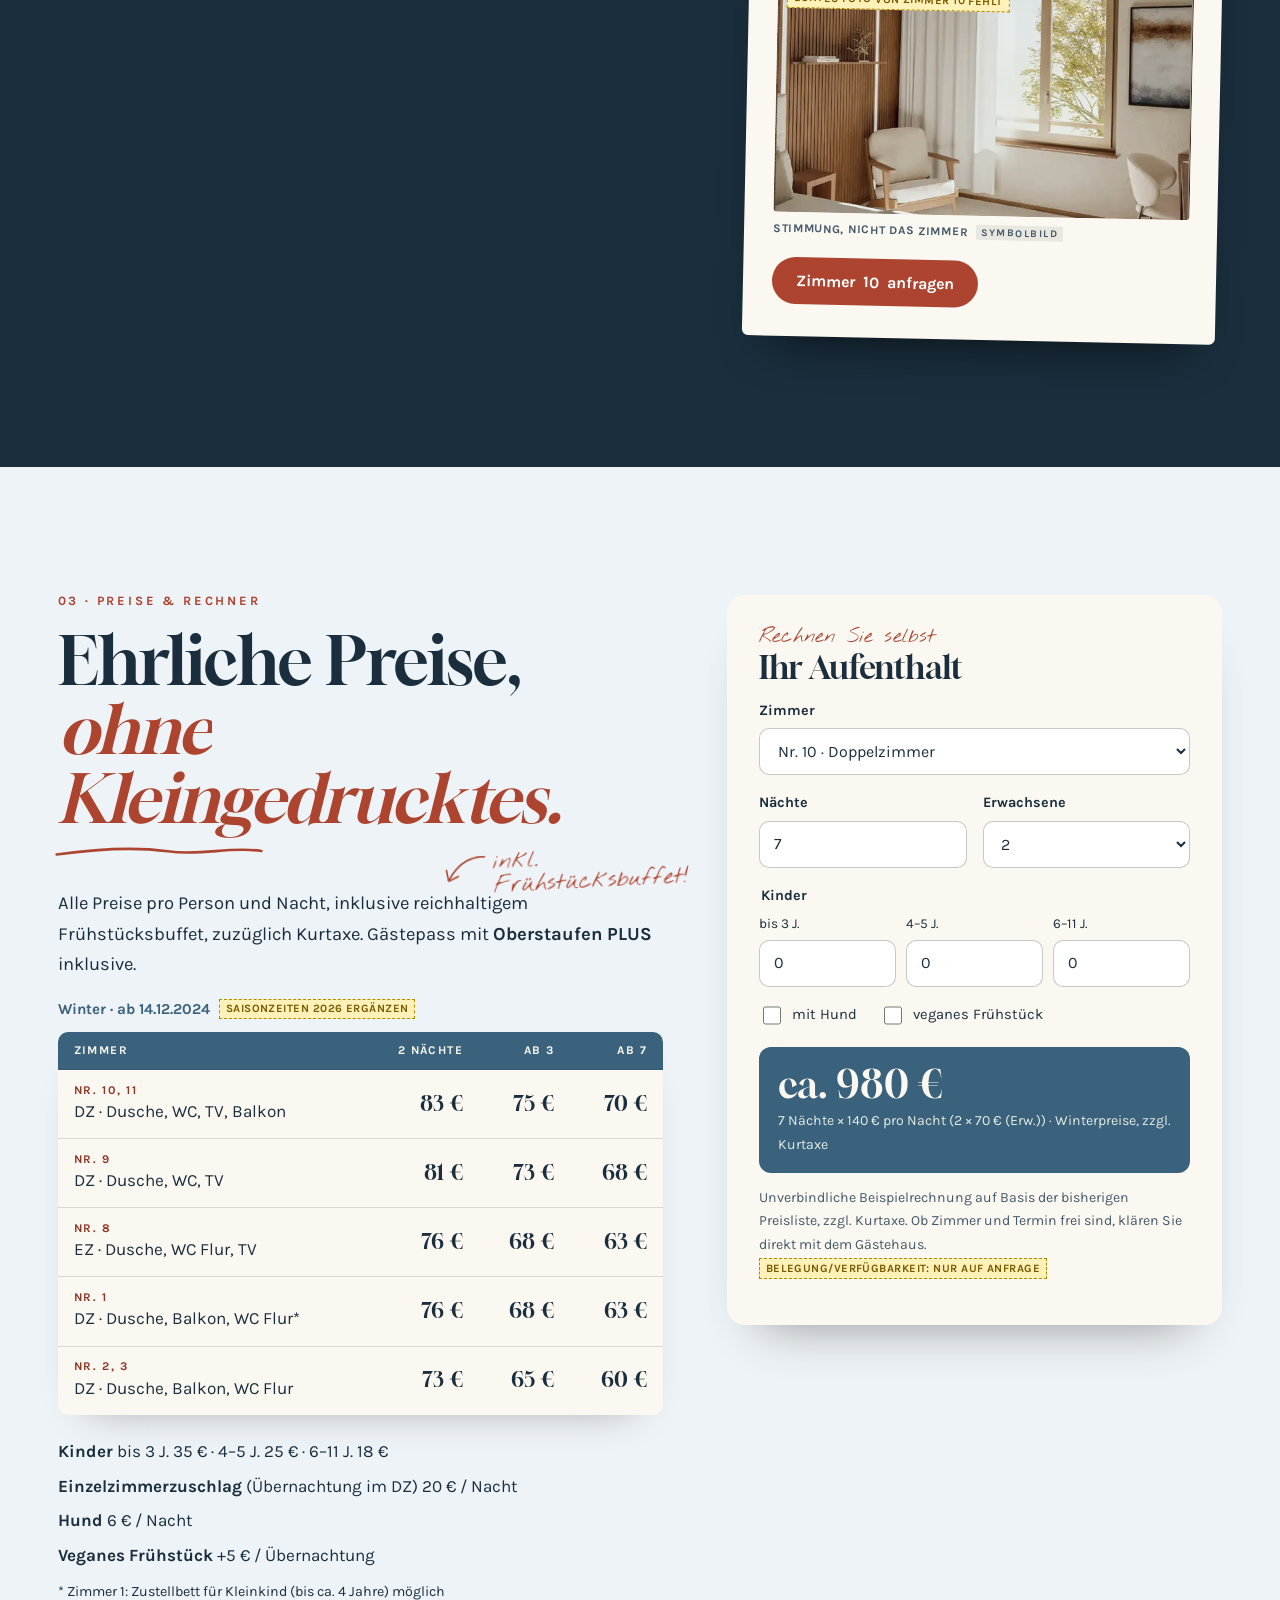
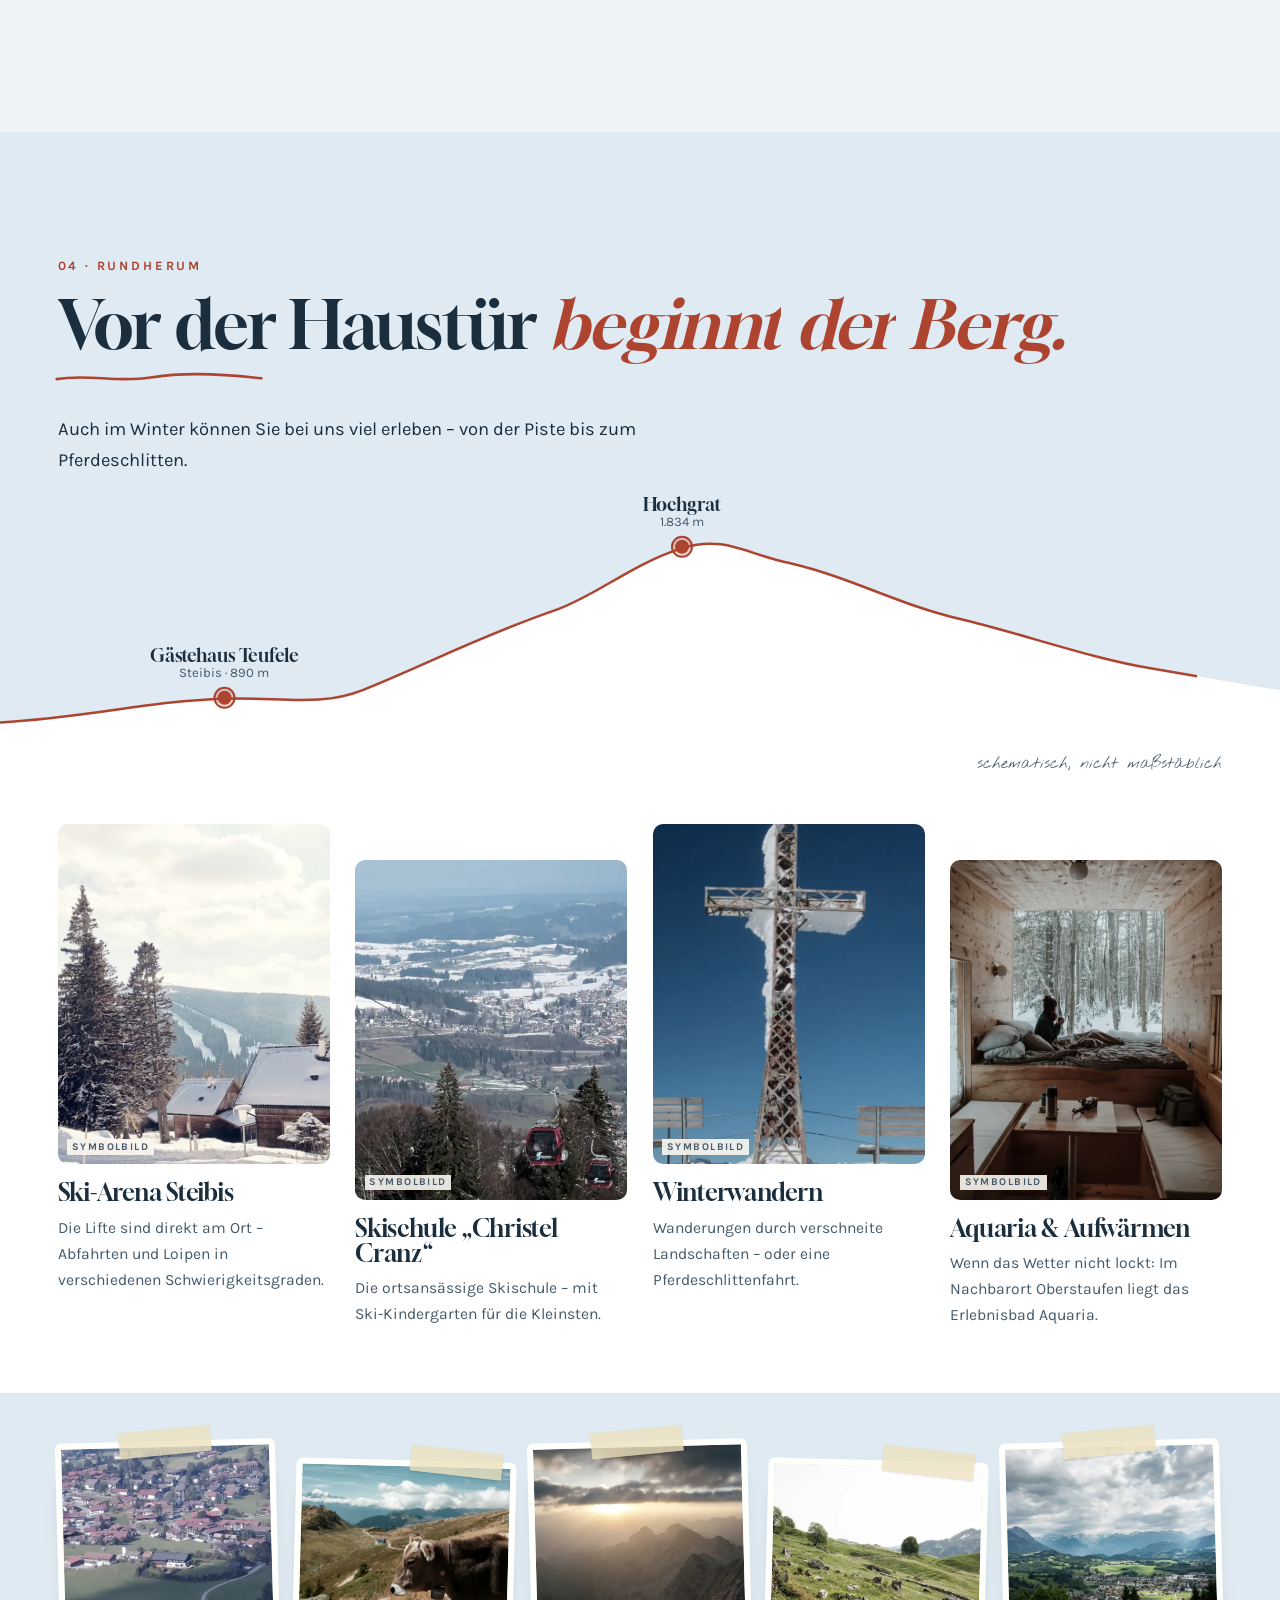
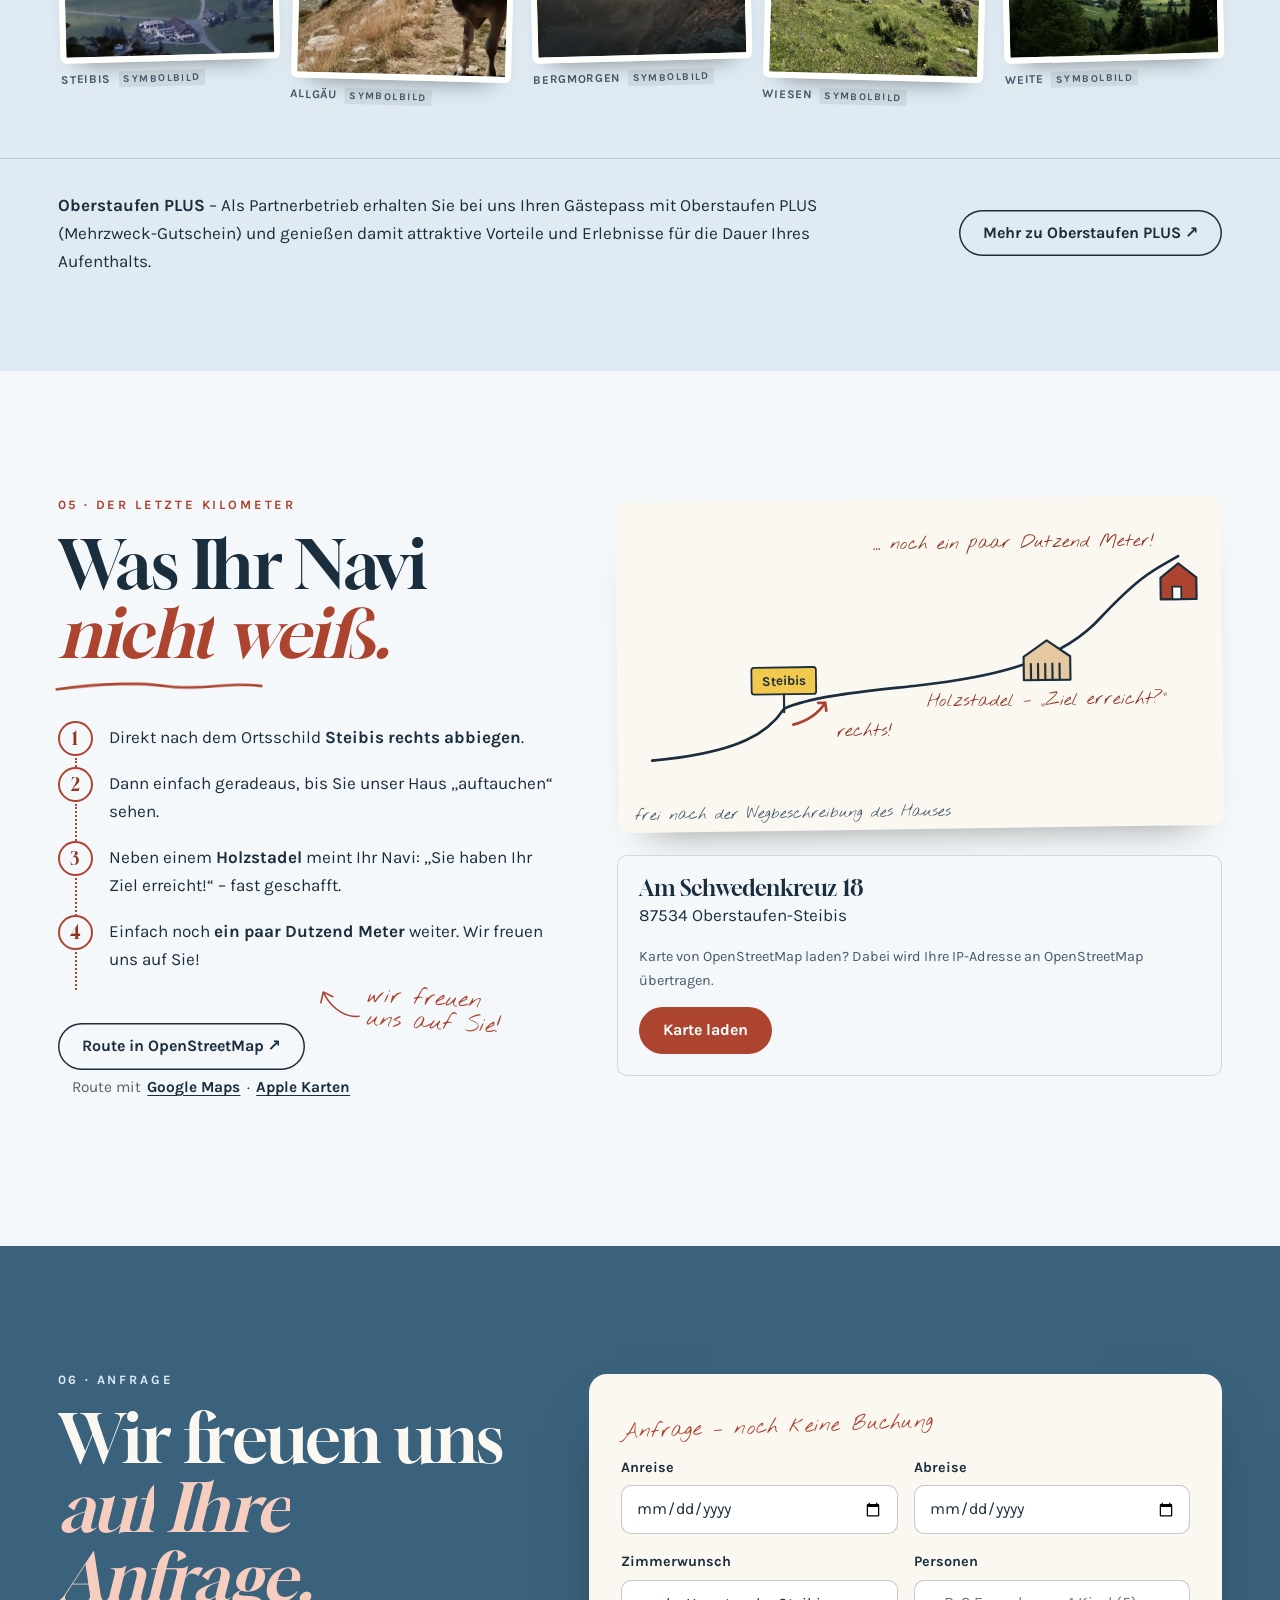
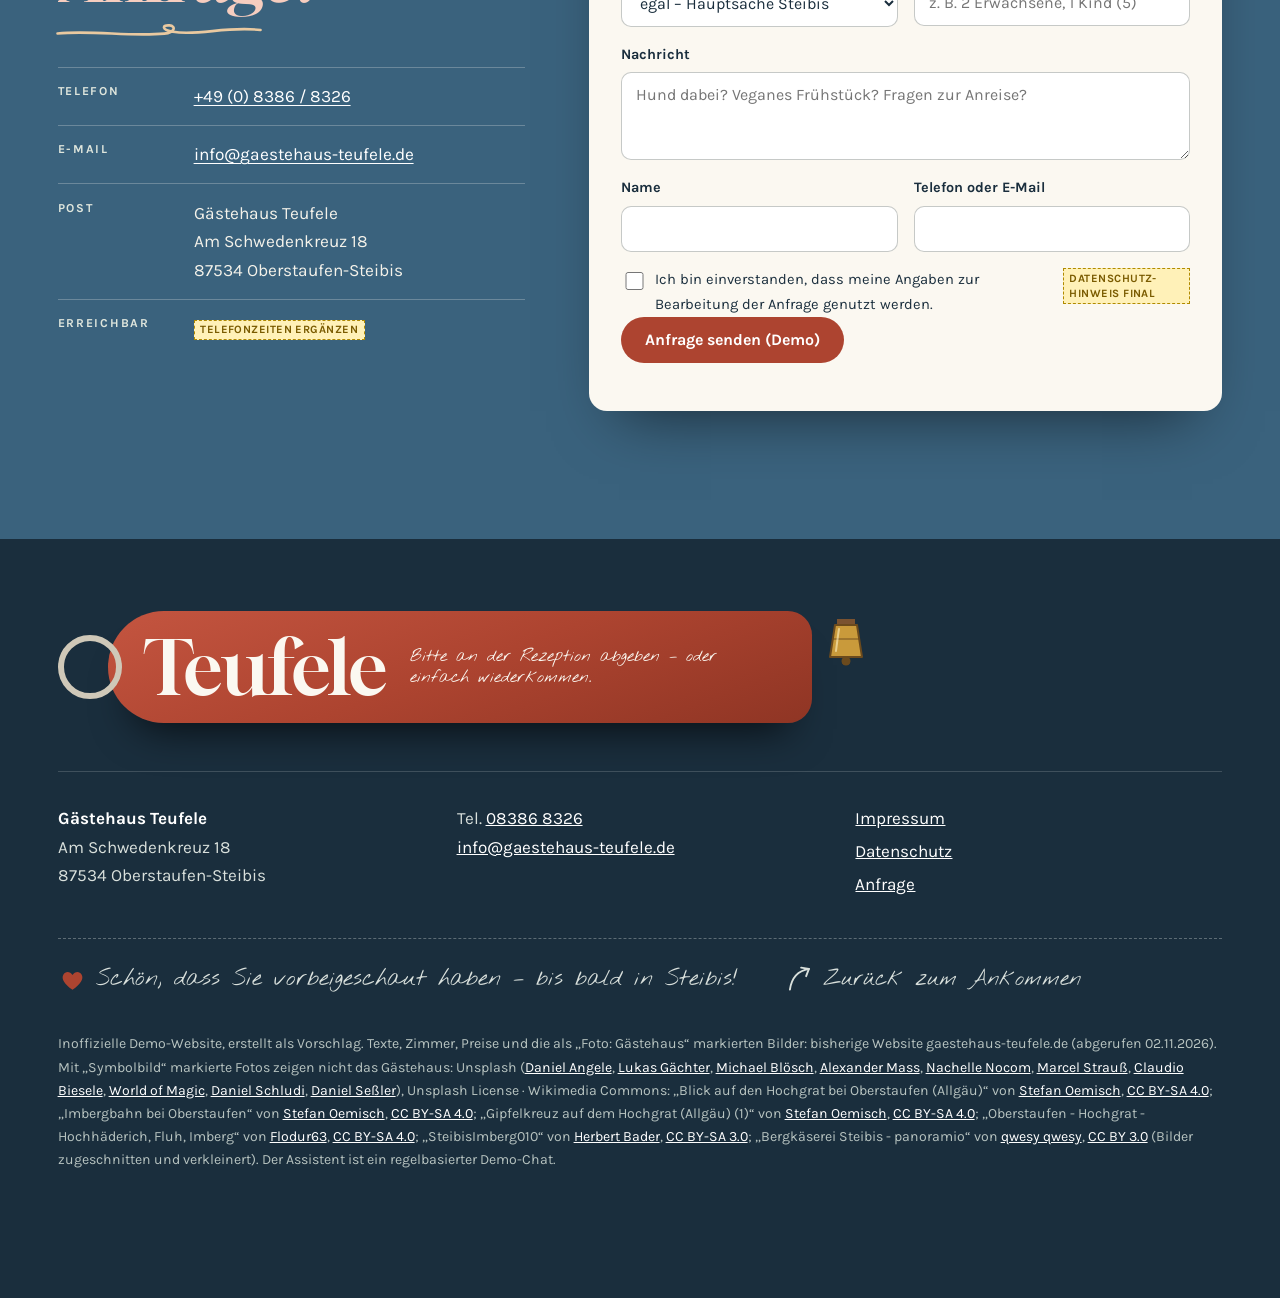
==== commit 5635bf4b: "Demo-Vorschau" ====
--- a/index.html
+++ b/index.html
@@ -9,15 +9,16 @@
 <meta name="theme-color" content="#1d3a47">
 <link rel="icon" href="img/favicon.svg" type="image/svg+xml">
 <link rel="preload" href="fonts/gloock-latin-400-normal.woff2" as="font" type="font/woff2" crossorigin>
-<link rel="stylesheet" href="css/fonts.css">
-<link rel="stylesheet" href="css/style.css">
-<link rel="stylesheet" href="chatbot/chatbot.css">
-<link rel="stylesheet" href="css/premium.css">
-<!--liebe--><link rel="stylesheet" href="css/liebe.css"><link rel="stylesheet" href="css/liebe-site.css"><!--/liebe-->
+<!--plus--><link rel="preload" href="fonts/karla-latin-400-normal.woff2" as="font" type="font/woff2" crossorigin><!--/plus-->
+<link rel="stylesheet" href="css/bundle.css">
+<link rel="stylesheet" href="chatbot/chatbot.css" media="print" onload="this.media='all'"><noscript><link rel="stylesheet" href="chatbot/chatbot.css"></noscript>
+<!--liebe--><!--/liebe-->
 
 <script>document.documentElement.classList.add('js')</script>
 <script>try{var q=new URLSearchParams(location.search).get('saison'),s=q||localStorage.getItem('teufele-saison');if(!s){var d=new Date(),m=d.getMonth()+1,t=d.getDate();s=(m>4&&m<11)||(m==4&&t>=15)||(m==11&&t<=2)?'sommer':'winter'}document.documentElement.dataset.season=s==='winter'?'winter':'sommer'}catch(e){}</script>
 <script>try{if(!matchMedia('(prefers-reduced-motion: reduce)').matches&&!sessionStorage.getItem('demo-intro'))document.documentElement.classList.add('intro-on')}catch(e){}</script>
+<!--plus--><meta property="og:type" content="website"><meta property="og:locale" content="de_DE"><meta property="og:site_name" content="Gästehaus Teufele"><meta property="og:title" content="Gästehaus Teufele – Pension in Steibis-Oberstaufen (Demo)"><meta property="og:description" content="Demo-Entwurf: Familiär geführtes Gästehaus in Steibis (890 m) im Allgäu – Zimmer, Preise, Wandern und Ski direkt vor dem Haus."><meta property="og:url" content="https://ni1303.github.io/demo-gaestehaus-teufele/"><meta property="og:image" content="https://ni1303.github.io/demo-gaestehaus-teufele/img/og.jpg"><meta property="og:image:width" content="1200"><meta property="og:image:height" content="630"><meta property="og:image:alt" content="Gästehaus Teufele in Steibis (Demo-Entwurf, Symbolbild)"><meta name="twitter:card" content="summary_large_image"><link rel="apple-touch-icon" href="img/apple-touch-icon.png"><meta name="theme-color" content="#1d3a47"><script type="application/ld+json">{"@context": "https://schema.org", "@type": "LodgingBusiness", "name": "Gästehaus Teufele", "description": "Familiär geführtes Gästehaus in Steibis (890 m) bei Oberstaufen im Allgäu.", "address": {"@type": "PostalAddress", "streetAddress": "Am Schwedenkreuz 18", "postalCode": "87534", "addressLocality": "Oberstaufen-Steibis", "addressRegion": "Bayern", "addressCountry": "DE"}, "geo": {"@type": "GeoCoordinates", "latitude": 47.5323302, "longitude": 10.0177167}, "telephone": "+49 8386 8326", "email": "info@gaestehaus-teufele.de", "url": "http://www.gaestehaus-teufele.de/", "petsAllowed": true}</script><link rel="stylesheet" href="css/plus.css" media="print" onload="this.media='all'"><noscript></noscript><!--/plus-->
+<!--plus--><style>.pl-vn-btn{margin-left:.7rem;padding:.25rem .7rem;border:1px solid currentColor;border-radius:999px;background:transparent;color:inherit;font:inherit;font-size:.92em;font-weight:600;cursor:pointer;white-space:nowrap}</style><!--/plus-->
 </head>
 <body id="top" data-cursor>
 <div class="intro" data-intro="1700" role="presentation">
@@ -31,9 +32,9 @@
   </div>
   <button class="intro-skip" type="button">Intro überspringen</button>
 </div>
-<div class="demo-banner" role="note"><strong>Inoffizielle Demo</strong> – Entwurf für eine neue Website des Gästehauses Teufele. Keine offizielle Seite, keine Buchung möglich. Gelb markierte Stellen sind Platzhalter.</div>
+<div class="demo-banner" role="note"><strong>Inoffizielle Demo</strong> – Entwurf für eine neue Website des Gästehauses Teufele. Keine offizielle Seite, keine Buchung möglich. Gelb markierte Stellen sind Platzhalter.<!--plus--><button type="button" class="pl-vn-btn" aria-haspopup="dialog"><span aria-hidden="true">◐</span> Vorher / Nachher</button><!--/plus--></div>
 <header class="site-header">
-  <a class="brand" href="index.html#top" aria-label="Gästehaus Teufele – Startseite"><svg class="logo-key" viewBox="0 0 40 40" aria-hidden="true"><rect x="9" y="11" width="22" height="27" rx="11" fill="#ad4430"/><circle cx="20" cy="7" r="5" fill="none" stroke="#1f2a22" stroke-width="2"/><text x="20" y="30" text-anchor="middle" font-family="Gloock,Georgia,serif" font-size="13" fill="#f8f4ec">T</text></svg><span class="brand-t"><b>Gästehaus Teufele</b><small>Steibis · 890 m · Allgäu</small></span></a>
+  <a class="brand" href="index.html#top"><svg class="logo-key" viewBox="0 0 40 40" aria-hidden="true"><rect x="9" y="11" width="22" height="27" rx="11" fill="#ad4430"/><circle cx="20" cy="7" r="5" fill="none" stroke="#1f2a22" stroke-width="2"/><text x="20" y="30" text-anchor="middle" font-family="Gloock,Georgia,serif" font-size="13" fill="#f8f4ec">T</text></svg><span class="brand-t"><b>Gästehaus Teufele</b><small>Steibis · 890 m · Allgäu</small></span></a>
   <nav class="nav" aria-label="Hauptnavigation">
     <button class="nav-toggle" aria-expanded="false" aria-controls="nav-list"><span class="sr-only">Menü</span><span></span><span></span><span></span></button>
     <ul id="nav-list">
@@ -50,7 +51,7 @@
 <section class="hero" data-hero data-chapter="Ankommen" data-ch-no="00">
   <div class="hero-img" data-parallax=".08">
     <img class="s-sommer-img stock" src="img/stock/blumenwiese.webp" srcset="img/stock/blumenwiese-800.webp 900w, img/stock/blumenwiese.webp 1600w" sizes="100vw" alt="Blühende Bergwiese im Allgäu" width="1600" height="1067" fetchpriority="high" decoding="async">
-    <img class="s-winter-img stock" src="img/stock/winterhang.webp" srcset="img/stock/winterhang-800.webp 900w, img/stock/winterhang.webp 1600w" sizes="100vw" alt="Verschneiter Hang mit Häusern und Tannen" width="1600" height="748" loading="lazy" decoding="async">
+    <img fetchpriority="high" class="s-winter-img stock" src="img/stock/winterhang.webp" srcset="img/stock/winterhang-800.webp 900w, img/stock/winterhang.webp 1600w" sizes="100vw" alt="Verschneiter Hang mit Häusern und Tannen" width="1600" height="748" decoding="async">
   </div>
   <canvas class="hero-snow" data-particles="snow" aria-hidden="true"></canvas>
   <div class="wrap hero-in">
@@ -352,7 +353,7 @@
 <footer class="footer">
   <canvas class="foot-snow s-winter-only" data-particles="snow" aria-hidden="true"></canvas>
   <div class="wrap">
-    <div class="foot-key" aria-hidden="true"><span class="fk-ring"></span><span class="fk-tag"><b>Teufele</b><small>Bitte an der Rezeption abgeben – oder einfach wiederkommen.</small></span></div>
+    <div class="foot-key"><span class="fk-ring" aria-hidden="true"></span><span class="fk-tag"><b aria-hidden="true">Teufele</b><small aria-hidden="true">Bitte an der Rezeption abgeben – oder einfach wiederkommen.</small></span></div>
     <div class="foot-cols">
       <p><strong>Gästehaus Teufele</strong><br>Am Schwedenkreuz 18<br>87534 Oberstaufen-Steibis</p>
       <p>Tel. <a href="tel:+4983868326">08386 8326</a><br><a href="mailto:info@gaestehaus-teufele.de">info@gaestehaus-teufele.de</a></p>
@@ -370,5 +371,6 @@
 <script src="js/premium.js" defer></script>
 <script src="chatbot/chatbot.js" data-kb="chatbot/kb.json" defer></script>
 <!--liebe--><script type="application/json" id="liebe-cfg">{"underline": [{"sel": ".haus-text h2, .preise h2, .rundherum h2, .anfahrt h2", "style": "wave"}, {"sel": ".zimmer h2, .anfrage h2", "style": "loop", "color": "#e9c9a0"}], "notes": [{"at": ".haus-text .ticks", "text": "Hunde dürfen mit!", "arrow": "ul", "rot": 3, "css": {"right": "0", "bottom": "-2.6rem"}}, {"at": ".preise-grid .intro-p", "text": "inkl. Frühstücksbuffet!", "arrow": "dl", "rot": -3, "m": "inline", "css": {"right": "-1rem", "top": "-2.6rem"}}, {"at": ".anfahrt .weg", "text": "wir freuen uns auf Sie!", "arrow": "ul", "rot": 3, "m": "inline", "css": {"right": "0", "bottom": "-2.8rem"}}], "frames": [{"sel": ".rundherum .strip figure", "kind": "tape"}], "lift": ".rundherum .tile", "squish": ".btn, .fob, .mobile-bar a", "burst": {"sel": ".btn, a[href^='tel:'], .mobile-bar a", "shapes": ["flower", "leaf", "heart"], "colors": ["#ad4430", "#4d6a4b", "#e3b04b", "#d97f6a"], "n": 7}, "egg": {"at": ".footer .fk-tag", "type": "bell", "label": "Kuhglocke läuten", "hint": "Bim-bam?", "svg": "<svg width='46' height='54' viewBox='0 0 46 54' aria-hidden='true'><path d='M14 4h18v6H14z' fill='#7a5230'/><path d='M12 10h22l5 32H7z' fill='#c99a3b' stroke='#6b4a1d' stroke-width='2' stroke-linejoin='round'/><path d='M10 24h26' stroke='#6b4a1d' stroke-width='1.5' opacity='.6'/><circle cx='23' cy='46' r='4.5' fill='#6b4a1d'/><path d='M16 14c-1 6-2 14-3 22' stroke='#fff3c4' stroke-width='2' stroke-linecap='round' opacity='.6'/><\/svg>", "msg": "Bim-bam! Grüße aus Steibis, 890&nbsp;m über dem Meer.", "autoclose": 6000, "css": {"right": "-3.6rem", "top": ".2rem"}}, "foot": {"at": ".footer .wrap", "after": ".foot-cols", "text": "Schön, dass Sie vorbeigeschaut haben – bis bald in Steibis!", "top": "Zurück zum Ankommen", "shape": "heart"}, "texture": "linen"}</script><script src="js/liebe.js" defer></script><!--/liebe-->
+<!--plus--><script type="application/json" id="plus-cfg">{"address": "Am Schwedenkreuz 18, 87534 Oberstaufen", "vorher": {"missing": "Bildschirmfoto der bisherigen Seite (gaestehaus-teufele.de) wird hier ergänzt", "src": "Dieser Hinweis ist nur Teil der Demo und verschwindet mit dem Demo-Banner."}}</script><script src="js/plus.js" defer></script><!--/plus-->
 </body>
 </html>
--- a/css/bundle.css
+++ b/css/bundle.css
@@ -0,0 +1,586 @@
+/* css/fonts.css */
+@font-face{font-family:'Gloock';src:url(../fonts/gloock-latin-400-normal.woff2) format('woff2');font-weight:400;font-style:normal;font-display:swap}
+@font-face{font-family:'Karla';src:url(../fonts/karla-latin-400-normal.woff2) format('woff2');font-weight:400;font-style:normal;font-display:swap}
+@font-face{font-family:'Karla';src:url(../fonts/karla-latin-400-italic.woff2) format('woff2');font-weight:400;font-style:italic;font-display:swap}
+@font-face{font-family:'Karla';src:url(../fonts/karla-latin-700-normal.woff2) format('woff2');font-weight:700;font-style:normal;font-display:swap}
+@font-face{font-family:'Nothing';src:url(../fonts/nothing-you-could-do-latin-400-normal.woff2) format('woff2');font-weight:400;font-style:normal;font-display:swap}
+
+/* css/style.css */
+/* Gästehaus Teufele – „Das Schlüsselbrett“ (Demo, Runde 6) – Pension-Palette mit Winter-Modus */
+:root{--off:#f8f4ec;--sand:#f0e8d8;--himmel:#e4eef3;--wiese:#ebefdc;--salbei:#4d6a4b;--see:#1d3a47;--ziegel:#ad4430;--ziegel-d:#8f3524;--ink:#1f2a22;--ink-2:#4a5249;
+  --holz:#b8895a;--holz-d:#7a5534;--leinen:#fbf8f1;
+  --disp:'Gloock',Georgia,serif;--body:'Karla',system-ui,sans-serif;--hand:'Nothing','Segoe Print',cursive;
+  --ease:cubic-bezier(.2,.7,.1,1);--pad:clamp(1.1rem,4.5vw,4rem);--rule:rgba(31,42,34,.16);
+  --linen:repeating-linear-gradient(0deg,rgba(31,42,34,.025) 0 1px,transparent 1px 3px),repeating-linear-gradient(90deg,rgba(31,42,34,.02) 0 1px,transparent 1px 4px)}
+html[data-season=winter]{--off:#f5f8fa;--sand:#dfeaf3;--himmel:#dfeaf3;--wiese:#eef3f7;--salbei:#3a627d;--see:#1a2e3d;--ink:#1a2e3d;--ink-2:#44596a;--rule:rgba(26,46,61,.16)}
+*,*::before,*::after{box-sizing:border-box}
+html{overflow-x:clip;-webkit-text-size-adjust:100%;scroll-behavior:smooth;scroll-padding-top:5rem}
+body{overflow-x:clip;margin:0;background:var(--off);color:var(--ink);font:400 1.07rem/1.65 var(--body);transition:background-color .8s,color .8s}
+section,.site-header,.footer{transition:background-color .8s,color .8s}
+img{max-width:100%;height:auto;display:block}
+a{color:inherit}
+h1,h2,h3{font-family:var(--disp);font-weight:400;line-height:1.04;margin:0 0 .45em;letter-spacing:-.01em}
+h2{font-size:clamp(2.3rem,5.2vw,4.6rem)}
+h1 em,h2 em{font-style:italic;color:var(--ziegel)}
+p{margin:0 0 1em}
+.wrap{max-width:1320px;margin:0 auto;padding:0 var(--pad)}
+.narrow{max-width:820px}
+.sr-only{position:absolute;width:1px;height:1px;overflow:hidden;clip:rect(0 0 0 0);white-space:nowrap}
+.ph{display:inline-block;max-width:100%;font:700 .7rem/1.35 var(--body);letter-spacing:.04em;text-transform:uppercase;color:#7a5b00;background:#fff1b8;border:1px dashed #b08a00;padding:.15em .5em;vertical-align:middle;font-style:normal}
+.ph-box{background:#fff6d4;border:1px dashed #b08a00;padding:1rem 1.2rem;margin-bottom:1.5rem;font-size:.95rem}
+.kicker{font:700 .8rem/1 var(--body);letter-spacing:.22em;text-transform:uppercase;color:var(--ziegel);margin-bottom:1.1rem}
+.k-light{color:var(--sand)}
+.hand{font-family:var(--hand);font-weight:400;letter-spacing:.01em}
+.small{font-size:.88rem;color:var(--ink-2)}
+.intro-p{max-width:40rem;font-size:1.15rem}
+figure{margin:0}
+figcaption{font:700 .74rem/1.35 var(--body);letter-spacing:.06em;text-transform:uppercase;color:var(--ink-2);margin-top:.55rem}
+.sym{display:inline-block;font:700 .64rem/1 var(--body);letter-spacing:.14em;text-transform:uppercase;background:rgba(31,42,34,.08);color:var(--ink-2);padding:.25em .45em;margin-left:.4em;vertical-align:middle}
+.sym.own{background:var(--ziegel);color:#fff}
+main img.stock{filter:saturate(.85) contrast(1.02)}
+html[data-season=winter] main img.stock{filter:saturate(.7) contrast(1.02) hue-rotate(-4deg)}
+
+/* Saison-Sichtbarkeit */
+html[data-season=sommer] .s-winter,html[data-season=winter] .s-sommer,html[data-season=sommer] .s-winter-only{display:none!important}
+
+/* Knöpfe */
+.btn{display:inline-flex;align-items:center;gap:.5rem;background:var(--ziegel);color:#fff;border:0;border-radius:999px;padding:.95rem 1.5rem;font:700 1rem/1 var(--body);text-decoration:none;cursor:pointer;transition:background .25s,transform .3s var(--ease),box-shadow .3s}
+.btn:hover{background:var(--ziegel-d);box-shadow:0 12px 24px -14px rgba(143,53,36,.8)}
+.btn-line{background:transparent;color:inherit;box-shadow:inset 0 0 0 1.5px currentColor}
+.btn-line:hover{background:rgba(255,255,255,.12);box-shadow:inset 0 0 0 2px currentColor}
+a:focus-visible,button:focus-visible,input:focus-visible,select:focus-visible,textarea:focus-visible{outline:3px solid var(--ziegel);outline-offset:3px}
+
+/* Kopf */
+.demo-banner{background:var(--ink);color:#dde3dc;font:400 .8rem/1.4 var(--body);text-align:center;padding:.5rem 1rem;position:relative;z-index:41}
+.demo-banner strong{color:#fff}
+.site-header{position:sticky;top:0;z-index:40;display:flex;align-items:center;justify-content:space-between;gap:2rem;padding:.55rem var(--pad);background:color-mix(in srgb,var(--off) 93%,transparent);backdrop-filter:blur(8px);border-bottom:1px solid var(--rule)}
+.brand{display:flex;align-items:center;gap:.6rem;text-decoration:none}
+.logo-key{width:2.4rem;height:2.4rem;transform-origin:50% 15%;transition:transform .9s var(--ease)}
+.brand:hover .logo-key{transform:rotate(-14deg)}
+.brand-t{display:flex;flex-direction:column;line-height:1}
+.brand-t b{font:400 1.45rem/1 var(--disp)}
+.brand-t small{font:700 .68rem/1.2 var(--body);letter-spacing:.16em;text-transform:uppercase;color:var(--ink-2);margin-top:.25rem}
+#nav-list{display:flex;align-items:center;gap:1.6rem;list-style:none;margin:0;padding:0}
+#nav-list a{text-decoration:none;font-weight:700;font-size:.98rem;background:linear-gradient(var(--ziegel),var(--ziegel)) 0 100%/0 2px no-repeat;transition:background-size .35s var(--ease);padding:.3rem 0}
+#nav-list a:hover{background-size:100% 2px}
+.nav-cta a{background:var(--ziegel)!important;color:#fff;padding:.65rem 1.1rem!important;border-radius:999px}
+.nav-cta a:hover{background:var(--ziegel-d)!important}
+.nav-toggle{display:none}
+
+/* Hero */
+.hero{position:relative;min-height:min(92vh,880px);display:flex;align-items:flex-end;color:#fbf8f1;overflow:hidden;background:var(--see)}
+.hero-img{position:absolute;inset:-6% 0;transform:translateY(var(--py,0))}
+.hero-img img{position:absolute;inset:0;width:100%;height:100%;object-fit:cover;transition:opacity 1.2s}
+html[data-season=sommer] .s-winter-img,html[data-season=winter] .s-sommer-img{opacity:0}
+.hero::before{content:"";position:absolute;inset:0;z-index:1;background:linear-gradient(90deg,rgba(18,36,44,.86) 0%,rgba(18,36,44,.62) 38%,rgba(18,36,44,.05) 72%),linear-gradient(0deg,rgba(18,36,44,.6),transparent 45%)}
+html[data-season=winter] .hero::before{background:linear-gradient(90deg,rgba(16,32,46,.9) 0%,rgba(16,32,46,.66) 40%,rgba(16,32,46,.1) 74%),linear-gradient(0deg,rgba(16,32,46,.6),transparent 45%)}
+.hero-snow{position:absolute;inset:0;width:100%;height:100%;z-index:2;pointer-events:none}
+.hero-in{position:relative;z-index:3;width:100%;padding-top:5rem;padding-bottom:clamp(3rem,7vw,5.5rem)}
+.hero h1{font-size:clamp(3rem,7.6vw,7rem);max-width:12ch;margin-bottom:.35em;color:#fbf8f1}
+.hero h1 em{color:#f3b9a6}
+.h-small{display:block;font:400 clamp(1.1rem,2vw,1.5rem)/1.2 var(--body);letter-spacing:.22em;text-transform:uppercase;margin-bottom:.8rem;color:#e7ece4}
+.hero-hand{font-size:clamp(1.3rem,2.4vw,1.9rem);color:#f3d8c9;transform:rotate(-3deg);transform-origin:0 50%;margin-bottom:.6rem}
+.hero-lead{max-width:34rem;font-size:1.18rem;color:#eef1ea}
+.hero-cta{display:flex;flex-wrap:wrap;gap:.8rem;margin:1.6rem 0 1.2rem}
+.hero .btn-line{color:#fbf8f1}
+.rating{margin:0}
+.season{position:absolute;top:1.6rem;right:var(--pad);display:flex;padding:.3rem;border-radius:999px;background:rgba(251,248,241,.16);backdrop-filter:blur(6px);box-shadow:inset 0 0 0 1px rgba(251,248,241,.35)}
+.season button{display:flex;align-items:center;gap:.45rem;border:0;background:transparent;color:#fbf8f1;font:700 .92rem/1 var(--body);padding:.6rem 1rem;border-radius:999px;cursor:pointer;transition:background .4s,color .4s}
+.season svg{width:1.1rem;height:1.1rem;fill:none;stroke:currentColor;stroke-width:1.8;stroke-linecap:round;transition:transform .8s var(--ease)}
+.season button[aria-pressed=true]{background:#fbf8f1;color:var(--see)}
+.season button[aria-pressed=true] svg{transform:rotate(180deg)}
+.season button:hover:not([aria-pressed=true]){background:rgba(251,248,241,.18)}
+.polaroid{background:#fffdf8;padding:.6rem .6rem 0;box-shadow:0 22px 40px -22px rgba(0,0,0,.55),0 2px 6px rgba(0,0,0,.12);transform:rotate(var(--rot,0));transition:transform .6s var(--ease)}
+.polaroid:hover{transform:rotate(0) scale(1.03)}
+.polaroid img{width:100%;height:auto;image-rendering:auto}
+.polaroid figcaption{font-family:var(--hand);font-size:1.15rem;letter-spacing:0;text-transform:none;color:#3a3a33;padding:.35rem .2rem .55rem;margin:0;font-weight:400}
+.hero-pol{position:absolute;z-index:3;right:clamp(1rem,7vw,7rem);bottom:clamp(2.5rem,8vw,6rem);width:clamp(200px,20vw,270px)}
+.hero-pol::before{content:"";position:absolute;left:38%;top:-12px;width:70px;height:24px;background:rgba(240,232,216,.8);transform:rotate(-4deg);box-shadow:0 1px 2px rgba(0,0,0,.1)}
+.hero-credit{position:absolute;z-index:3;right:.8rem;bottom:.8rem;margin:0;background:rgba(0,0,0,.35);color:#eee}
+
+/* Haus */
+.haus{padding:clamp(5rem,10vw,8.5rem) 0 clamp(3rem,6vw,5rem);background:var(--off) var(--linen)}
+.haus-grid{display:grid;grid-template-columns:1.05fr .95fr;gap:clamp(2rem,6vw,6rem);align-items:center}
+.ticks{list-style:none;padding:0;margin:1.6rem 0 2rem;display:grid;grid-template-columns:1fr 1fr;gap:.55rem 1.6rem}
+.ticks li{padding-left:1.7rem;position:relative}
+.ticks li::before{content:"";position:absolute;left:0;top:.45em;width:.95rem;height:.6rem;border-left:2.5px solid var(--salbei);border-bottom:2.5px solid var(--salbei);transform:rotate(-45deg)}
+.gastgeber{display:flex;align-items:center;gap:1rem;padding:1rem;border:1.5px dashed var(--rule);border-radius:14px;max-width:30rem}
+.gastgeber p{margin:0}
+.gastgeber .hand{font-size:1.4rem;color:var(--ziegel)}
+.gg-ph{flex:none;width:4.4rem;height:4.4rem;border-radius:50%;background:#fff1b8;border:1px dashed #b08a00;display:grid;place-items:center;font:700 .7rem var(--body);color:#7a5b00;text-transform:uppercase}
+.haus-pics{position:relative;min-height:540px}
+.p-schild{position:absolute;left:0;top:0;width:min(270px,48%);z-index:2}
+.p-buffet{position:absolute;right:0;bottom:0;width:62%}
+.p-buffet img{aspect-ratio:4/5;object-fit:cover;width:100%;border-radius:4px}
+.fruehstueck{display:grid;grid-template-columns:.8fr 1.2fr;gap:clamp(2rem,5vw,5rem);align-items:center;margin-top:clamp(3rem,7vw,6rem)}
+.fr-img{transform:translateY(var(--py,0))}
+.fr-img img{aspect-ratio:3/4;object-fit:cover;width:100%;max-height:520px;border-radius:200px 200px 6px 6px}
+.fr-q{margin:0;padding:0}
+.fr-q p:first-child{font:400 clamp(1.6rem,3vw,2.5rem)/1.25 var(--disp)}
+.fr-q em{color:var(--salbei);font-style:italic}
+
+/* Zimmer – Schlüsselbrett */
+.zimmer{background:var(--see);color:#eef1ea;padding:clamp(5rem,10vw,8rem) 0;position:relative;overflow:hidden}
+.zimmer h2{color:#fbf8f1}.zimmer h2 em{color:#f3b9a6}
+.zimmer .intro-p{color:#d9e0dc}
+.brett-wrap{display:grid;grid-template-columns:1.15fr .85fr;gap:clamp(2rem,4vw,4rem);align-items:start;margin-top:2.6rem}
+.brett{position:relative;border-radius:10px;padding:2.2rem 2rem 2.8rem;
+  background:repeating-linear-gradient(90deg,rgba(80,50,25,.12) 0 2px,transparent 2px 13px,rgba(80,50,25,.07) 13px 14px,transparent 14px 31px),linear-gradient(175deg,#c99a68,#a8774a 60%,#946540);
+  box-shadow:inset 0 0 0 6px rgba(70,42,20,.35),inset 0 -14px 24px -12px rgba(50,28,10,.45),0 40px 60px -30px rgba(0,0,0,.7)}
+.brett::before,.brett::after{content:"";position:absolute;top:14px;width:12px;height:12px;border-radius:50%;background:radial-gradient(circle at 35% 35%,#d8d2c4,#7c766a);box-shadow:0 1px 2px rgba(0,0,0,.5)}
+.brett::before{left:14px}.brett::after{right:14px}
+.brett-head{text-align:center;font:400 1.15rem/1 var(--disp);color:#3b2513;letter-spacing:.06em;margin:0 0 1.6rem;text-shadow:0 1px 0 rgba(255,235,200,.4)}
+.hooks{list-style:none;margin:0;padding:0;display:grid;grid-template-columns:repeat(7,1fr);gap:.4rem}
+.hook{position:relative;display:flex;justify-content:center;padding-top:14px}
+.hook::before{content:"";position:absolute;top:0;left:50%;width:10px;height:22px;margin-left:-5px;border-radius:5px 5px 3px 3px;background:linear-gradient(90deg,#5e574c,#c9c2b2 45%,#6e6759);box-shadow:0 3px 4px rgba(0,0,0,.45);z-index:2}
+.fob{position:relative;border:0;background:none;padding:0;cursor:pointer;display:flex;flex-direction:column;align-items:center;transform-origin:50% 0;transition:transform .5s var(--ease),opacity .4s;color:#fbf8f1}
+.fob .ring{width:28px;height:28px;border-radius:50%;border:3px solid #cfc8b8;box-shadow:0 2px 3px rgba(0,0,0,.4);margin-top:-6px}
+.fob .tag{margin-top:-5px;width:56px;height:96px;border-radius:28px 28px 30px 30px / 24px 24px 46px 46px;background:linear-gradient(160deg,#c45540,var(--ziegel) 50%,#8f3524);display:flex;flex-direction:column;align-items:center;justify-content:center;gap:.2rem;box-shadow:inset 0 2px 0 rgba(255,255,255,.2),inset 0 -6px 10px rgba(0,0,0,.18),0 14px 16px -10px rgba(0,0,0,.6);position:relative}
+.fob .tag::before{content:"";position:absolute;top:9px;width:9px;height:9px;border-radius:50%;background:#7a2c1e;box-shadow:inset 0 1px 2px rgba(0,0,0,.5)}
+.tag-no{font:400 1.75rem/1 var(--disp);margin-top:.6rem}
+.tag-art{font:700 .62rem/1 var(--body);letter-spacing:.18em}
+.hook:nth-child(4) .fob .tag{background:linear-gradient(160deg,#5f7d5d,var(--salbei) 50%,#3a5239)}
+.hook:nth-child(4) .fob .tag::before{background:#2f432e}
+.fob:hover{transform:rotate(8deg)}
+.fob:hover .tag{filter:brightness(1.06)}
+.fob[aria-pressed=true]{transform:translateY(14px) rotate(-4deg) scale(1.08)}
+.fob[aria-pressed=true] .tag{box-shadow:0 0 0 3px #fbf8f1,0 22px 22px -12px rgba(0,0,0,.7)}
+.fob.swing{animation:swing 1.1s var(--ease)}
+@keyframes swing{0%{transform:rotate(0)}20%{transform:rotate(16deg)}45%{transform:rotate(-10deg)}70%{transform:translateY(8px) rotate(5deg)}100%{transform:translateY(14px) rotate(-4deg) scale(1.08)}}
+.fx .hook{opacity:0;transform:translateY(-14px);transition:opacity .5s,transform .7s var(--ease);transition-delay:calc(var(--i) * 70ms)}
+.fx .brett-wrap.in .hook{opacity:1;transform:none}
+.room-card{background:var(--leinen);color:var(--ink);border-radius:6px;padding:1.8rem 1.8rem 2rem;box-shadow:0 30px 50px -30px rgba(0,0,0,.7);position:relative;transform:rotate(1.2deg)}
+.room-card::before{content:"";position:absolute;left:50%;top:-12px;width:90px;height:24px;margin-left:-45px;background:rgba(240,232,216,.85);transform:rotate(2deg)}
+.room-card.flip{animation:flip .6s var(--ease)}
+@keyframes flip{0%{opacity:.2;transform:rotate(1.2deg) rotateY(-30deg) translateX(-14px)}100%{opacity:1;transform:rotate(1.2deg)}}
+.rc-no{font:700 .8rem/1 var(--body);letter-spacing:.2em;text-transform:uppercase;color:var(--ziegel-d);margin-bottom:.4rem}
+.rc-no b{font:400 2.4rem/1 var(--disp);letter-spacing:0;color:var(--ziegel);vertical-align:-.25em;margin-left:.2rem}
+.room-card h3{font-size:2rem}
+.rc-aus{list-style:none;padding:0;margin:0 0 1rem;display:flex;flex-wrap:wrap;gap:.4rem}
+.rc-aus li{background:var(--sand);border-radius:999px;padding:.3rem .8rem;font-weight:700;font-size:.9rem}
+.rc-note{font-style:italic;color:var(--salbei)}
+.pt{width:100%;border-collapse:collapse;margin:.4rem 0 .6rem;font-variant-numeric:tabular-nums}
+.pt th,.pt td{padding:.5rem .4rem;text-align:right;border-bottom:1px solid var(--rule)}
+.pt th:first-child{text-align:left}
+.pt thead th{font:700 .72rem/1 var(--body);letter-spacing:.12em;text-transform:uppercase;color:var(--ink-2)}
+.pt td{font:400 1.45rem/1 var(--disp)}
+.rc-foto{position:relative;margin:1.2rem 0 1.3rem}
+.rc-foto img{aspect-ratio:16/9;object-fit:cover;width:100%;border-radius:4px}
+.rc-foto .ph{position:absolute;left:.6rem;top:.6rem;z-index:2}
+
+/* Preise */
+.preise{background:var(--wiese);padding:clamp(5rem,10vw,8rem) 0}
+.preise-grid{display:grid;grid-template-columns:1.1fr .9fr;gap:clamp(2rem,5vw,5rem);align-items:start}
+.season-label{display:flex;flex-wrap:wrap;gap:.6rem;align-items:center;font:700 .95rem var(--body);color:var(--salbei);margin:1.2rem 0 .8rem}
+.plist{width:100%;border-collapse:collapse;font-variant-numeric:tabular-nums;background:var(--leinen);border-radius:10px;overflow:hidden;box-shadow:0 20px 40px -30px rgba(0,0,0,.4)}
+.plist th,.plist td{padding:.8rem 1rem;text-align:right;border-bottom:1px solid var(--rule)}
+.plist tbody tr:last-child>*{border-bottom:0}
+.plist th[scope=row]{text-align:left;font-weight:400}
+.plist thead th{background:var(--salbei);color:#fbf8f1;font:700 .74rem/1 var(--body);letter-spacing:.12em;text-transform:uppercase}
+.plist thead th:first-child{text-align:left}
+.pl-no{display:block;font:700 .74rem/1.2 var(--body);letter-spacing:.14em;text-transform:uppercase;color:var(--ziegel-d)}
+.plist td{font:400 1.3rem/1 var(--disp)}
+.plist tbody tr{transition:background .25s}
+.plist tbody tr:hover{background:var(--sand)}
+.extras{list-style:none;padding:0;margin:1.4rem 0 0;display:grid;gap:.4rem}
+.rechner{background:var(--leinen);border-radius:18px;padding:2rem;box-shadow:0 30px 50px -34px rgba(0,0,0,.45);position:sticky;top:6rem}
+.rechner h3{font-size:2rem}
+.rechner h3 .hand{display:block;font-size:1.25rem;color:var(--ziegel);margin-bottom:.2rem}
+.fld{display:flex;flex-direction:column;gap:.35rem;font-weight:700;font-size:.9rem;margin-bottom:1rem}
+.fld input,.fld select,.fld textarea,.kids input{font:400 1rem/1.3 var(--body);color:var(--ink);background:#fff;border:1.5px solid rgba(31,42,34,.25);border-radius:10px;padding:.75rem .85rem;width:100%}
+.fld input:focus,.fld select:focus,.fld textarea:focus{border-color:var(--salbei)}
+.invalid{border-color:var(--ziegel)!important;background:#fff4f1!important}
+.two{display:grid;grid-template-columns:1fr 1fr;gap:0 1rem}
+.kids{border:0;padding:0;margin:0 0 1rem;display:grid;grid-template-columns:repeat(3,1fr);gap:.6rem}
+.kids legend{font-weight:700;font-size:.9rem;margin-bottom:.35rem}
+.kids label{display:flex;flex-direction:column;gap:.3rem;font-size:.85rem}
+.checks{display:flex;flex-wrap:wrap;gap:.4rem 1.4rem;margin-bottom:1.2rem}
+.chk{display:flex;gap:.5rem;align-items:flex-start;font-size:.92rem}
+.chk input{width:1.15rem;height:1.15rem;accent-color:var(--salbei);margin-top:.2rem;flex:none}
+.re-out{display:block;background:var(--salbei);color:#fbf8f1;border-radius:12px;padding:1.1rem 1.2rem;margin-bottom:.8rem}
+.re-sum{display:block;font:400 2.4rem/1 var(--disp)}
+.re-det{display:block;font-size:.88rem;margin-top:.4rem;color:#e4ebe2}
+
+/* Rundherum */
+.rundherum{background:var(--himmel);padding:clamp(5rem,10vw,8rem) 0 clamp(4rem,8vw,6rem);overflow:hidden}
+.profil-wrap{position:relative;margin:2rem 0 0;height:clamp(170px,22vw,280px)}
+.profil{position:absolute;inset:0;width:100%;height:100%}
+.pf-fill{fill:var(--wiese);transition:fill .8s}
+html[data-season=winter] .pf-fill{fill:#fff}
+.pf-line{fill:none;stroke:var(--ziegel);stroke-width:2.5;stroke-dasharray:1;stroke-dashoffset:calc(1 - var(--draw,1));vector-effect:non-scaling-stroke}
+.pf-mark{position:absolute;margin:0;transform:translate(-50%,-100%);padding-bottom:1.1rem;text-align:center;font-size:.82rem;line-height:1.25;color:var(--ink-2);white-space:nowrap}
+.pf-mark b{display:block;font:400 1.15rem/1.1 var(--disp);color:var(--ink)}
+.pf-dot{position:absolute;left:50%;bottom:-6px;width:14px;height:14px;margin-left:-7px;border-radius:50%;background:var(--ziegel);box-shadow:0 0 0 4px rgba(173,68,48,.22)}
+.pf-dot::after{content:"";position:absolute;inset:-4px;border-radius:50%;border:2px solid var(--ziegel);animation:ping 2.4s infinite}
+@keyframes ping{0%{transform:scale(.6);opacity:1}100%{transform:scale(2.4);opacity:0}}
+.pf-haus{left:17.5%;top:68.5%}
+.pf-gipfel{left:53.3%;top:14.6%}
+.pf-note{position:absolute;right:var(--pad);bottom:.6rem;margin:0;font-size:1rem;color:var(--ink-2)}
+.tiles{display:grid;grid-template-columns:repeat(4,1fr);gap:clamp(1rem,2vw,1.8rem);margin-top:-1px;padding-top:2.4rem;background:var(--wiese);transition:background .8s}
+html[data-season=winter] .tiles{background:#fff}
+.tiles{max-width:none;padding-left:max(var(--pad),calc((100vw - 1320px)/2 + var(--pad)));padding-right:max(var(--pad),calc((100vw - 1320px)/2 + var(--pad)));padding-bottom:3rem}
+.tile figure{position:relative;overflow:hidden;border-radius:10px}
+.tile img{aspect-ratio:4/5;object-fit:cover;width:100%;transition:transform 1.2s var(--ease)}
+.tile:hover img{transform:scale(1.05)}
+.tile figure .sym{position:absolute;left:.6rem;bottom:.6rem;margin:0;background:rgba(251,248,241,.9)}
+.tile figure .sym.own{background:var(--ziegel);color:#fff}
+.tile:nth-child(even){margin-top:2.2rem}
+.tile h3{font-size:1.5rem;margin-top:1rem}
+.tile p{font-size:.98rem;color:var(--ink-2)}
+.fx .tile[data-reveal]{transition-delay:calc(var(--i) * 90ms)}
+.strip{display:grid;grid-template-columns:repeat(5,1fr);gap:1rem;margin-top:3rem}
+.strip figure:nth-child(odd){transform:rotate(-1.5deg)}.strip figure:nth-child(even){transform:rotate(1.5deg) translateY(1.2rem)}
+.strip img{aspect-ratio:1;object-fit:cover;width:100%;border-radius:6px;border:6px solid #fffdf8;box-shadow:0 16px 26px -20px rgba(0,0,0,.6)}
+.plus{display:flex;flex-wrap:wrap;gap:1.2rem 2rem;align-items:center;justify-content:space-between;margin-top:4.5rem;padding-top:2rem;border-top:1px solid var(--rule)}
+.plus p{max-width:48rem;margin:0}
+
+/* Anfahrt */
+.anfahrt{background:var(--sand) var(--linen);padding:clamp(5rem,10vw,8rem) 0}
+.an-grid{display:grid;grid-template-columns:.9fr 1.1fr;gap:clamp(2rem,5vw,5rem);align-items:start}
+.weg{list-style:none;counter-reset:w;padding:0;margin:1.6rem 0 2rem}
+.weg li{counter-increment:w;position:relative;padding:0 0 1.1rem 3.2rem}
+.weg li::before{content:counter(w);position:absolute;left:0;top:-.15rem;width:2.2rem;height:2.2rem;border-radius:50%;background:var(--off);box-shadow:inset 0 0 0 2px var(--ziegel);color:var(--ziegel-d);display:grid;place-items:center;font:400 1.15rem var(--disp)}
+.weg li:not(:last-child)::after{content:"";position:absolute;left:1.08rem;top:2.2rem;bottom:.1rem;border-left:2px dotted var(--ziegel)}
+.sketch{background:var(--leinen);border-radius:10px;padding:1rem 1rem .4rem;box-shadow:0 26px 40px -30px rgba(0,0,0,.45);transform:rotate(-.8deg)}
+.route{width:100%;height:auto;font-family:var(--hand)}
+.route .rd{fill:none;stroke:var(--ink);stroke-width:3;stroke-linecap:round;stroke-dasharray:1;stroke-dashoffset:1}
+.route.in .rd{transition:stroke-dashoffset 1.6s var(--ease);transition-delay:var(--d,0s);stroke-dashoffset:0}
+.route .pin{opacity:0;transition:opacity .6s,transform .6s var(--ease);transform:translateY(6px)}
+.route.in .pin{opacity:1;transform:none}
+.route.in .p1{transition-delay:.4s}.route.in .p2{transition-delay:.8s}.route.in .p3{transition-delay:1.4s}.route.in .p4{transition-delay:1.9s}
+.route .pin rect{fill:#f2c94c;stroke:var(--ink);stroke-width:2}
+.route .p1 text{font:700 15px var(--body);text-anchor:middle;fill:var(--ink)}
+.route .pin path{fill:none;stroke:var(--ink);stroke-width:2.4;stroke-linecap:round;stroke-linejoin:round}
+.route .p3 path:first-child,.route .p4 path:first-child{fill:#e6c9a0}
+.route .p4 path:first-child{fill:var(--ziegel)}
+.route .p4 rect{fill:var(--leinen)}
+.route .arr{stroke:var(--ziegel)!important;stroke-width:3!important}
+.route text.h{font:400 20px var(--hand);fill:var(--ziegel-d)}
+.sketch figcaption{font-family:var(--hand);text-transform:none;letter-spacing:0;font-size:1rem;font-weight:400}
+.map{position:relative;margin-top:1.6rem;border-radius:10px;overflow:hidden;background:var(--off);min-height:180px;box-shadow:inset 0 0 0 1px var(--rule)}
+.map iframe{width:100%;height:320px;border:0;display:block}
+.map-placeholder{padding:1.2rem 1.4rem 0;display:flex;flex-direction:column}
+.map-placeholder strong{font:400 1.4rem var(--disp)}
+.map-consent{padding:1rem 1.4rem 1.4rem}
+.map-consent p{font-size:.9rem;color:var(--ink-2)}
+
+/* Anfrage */
+.anfrage{position:relative;background:var(--salbei);color:#f4f2ea;padding:clamp(5rem,10vw,8rem) 0;overflow:hidden}
+.an-snow{position:absolute;inset:0;width:100%;height:100%;pointer-events:none}
+.anfrage .wrap{position:relative}
+.anfrage h2{color:#fbf8f1}.anfrage h2 em{color:#f6cdbf}
+.an2-grid{display:grid;grid-template-columns:.85fr 1.15fr;gap:clamp(2rem,5vw,5rem);align-items:start}
+.clist{margin:1.6rem 0 0}
+.clist div{display:grid;grid-template-columns:7.5rem 1fr;gap:1rem;padding:.9rem 0;border-top:1px solid rgba(251,248,241,.25)}
+.clist dt{font:700 .76rem/1.6 var(--body);letter-spacing:.14em;text-transform:uppercase;color:#dfe6dd}
+.clist dd{margin:0;font-size:1.08rem}
+.clist a{color:#fff;text-decoration-thickness:1px;text-underline-offset:3px}
+.an-form{background:var(--leinen);color:var(--ink);border-radius:18px;padding:2rem;box-shadow:0 30px 60px -30px rgba(0,0,0,.6);position:relative}
+.tag-line{font-size:1.3rem;color:var(--ziegel);margin:0 0 1rem;transform:rotate(-2deg)}
+.form-msg{margin:1rem 0 0;font-weight:700}
+.form-msg.ok{color:var(--salbei)}.form-msg.err{color:var(--ziegel-d)}
+
+/* Footer */
+.footer{position:relative;background:var(--see);color:#d9e0dc;padding:4.5rem 0 7rem;overflow:hidden}
+.foot-snow{position:absolute;inset:0;width:100%;height:100%;pointer-events:none}
+.footer .wrap{position:relative}
+.foot-key{display:flex;align-items:center;margin-bottom:3rem}
+.fk-ring{width:64px;height:64px;border-radius:50%;border:6px solid #cfc8b8;flex:none;margin-right:-14px;position:relative;z-index:1}
+.fk-tag{display:flex;align-items:center;gap:1.4rem;background:linear-gradient(160deg,#c45540,var(--ziegel) 50%,#8f3524);color:#fbf8f1;border-radius:60px 26px 26px 60px;padding:1.2rem 2.4rem 1.2rem 2.2rem;max-width:44rem;box-shadow:0 30px 40px -24px rgba(0,0,0,.7);transform-origin:0 50%;transition:transform .8s var(--ease)}
+.foot-key:hover .fk-tag{transform:rotate(-3deg)}
+.fk-tag b{font:400 clamp(2.4rem,6vw,4.6rem)/1 var(--disp)}
+.fk-tag small{font-family:var(--hand);font-size:1.05rem;line-height:1.3}
+.foot-cols{display:grid;grid-template-columns:repeat(3,1fr);gap:2rem;border-top:1px solid rgba(255,255,255,.16);padding-top:2rem}
+.foot-cols strong{color:#fff}
+.foot-cols nav{display:flex;flex-direction:column;gap:.3rem}
+.footer .small{color:#b7c3c0;margin-top:2rem}
+.footer a{color:#fff}
+
+/* Schlüssel-Anzeige (Kapitel) */
+.key-ind{position:fixed;left:1.2rem;bottom:1.2rem;z-index:30;display:flex;align-items:center;opacity:0;transform:translateY(10px);transition:opacity .4s,transform .4s var(--ease);pointer-events:none}
+.ki-ring{width:30px;height:30px;border-radius:50%;border:4px solid #b7b0a0;margin-right:-8px;position:relative;z-index:1;background:transparent}
+.ki-tag{display:flex;align-items:center;gap:.6rem;background:var(--ziegel);color:#fff;border-radius:30px 14px 14px 30px;padding:.5rem 1rem .5rem 1.1rem;box-shadow:0 10px 20px -10px rgba(0,0,0,.5);font-weight:700;font-size:.9rem;transform-origin:0 50%;transform:rotate(calc(var(--sp,0) * 10deg - 5deg))}
+.ki-tag b{font:400 1.2rem/1 var(--disp)}
+.key-ind.show{opacity:1;transform:none}
+.key-ind.over-hero,.key-ind.over-foot{opacity:0;transform:translateY(10px)}
+@media (max-width:1279px){.key-ind{display:none}}
+
+/* Rechtliches */
+.legal{padding:4rem 0 6rem}
+.legal h1{font-size:clamp(2.4rem,5vw,3.6rem)}
+.legal h2{font-size:1.6rem;margin-top:2rem}
+.legal .ph{margin:.2rem .2rem .2rem 0}
+
+/* Lightbox */
+.lightbox{border:0;padding:0;background:transparent;max-width:92vw}
+.lightbox::backdrop{background:rgba(20,30,28,.94)}
+
+/* Effekte */
+.fx [data-reveal]{opacity:0;transform:translateY(30px);transition:opacity .9s var(--ease),transform 1s var(--ease)}
+.fx [data-reveal].in{opacity:1;transform:none}
+.fx .polaroid[data-reveal].in{transform:rotate(var(--rot,0))}
+.fx [data-split] .w{display:inline-block;overflow:hidden;vertical-align:top;padding-bottom:.12em;margin-bottom:-.12em}
+.fx [data-split] .wi{display:inline-block;transform:translateY(105%);transition:transform 1s var(--ease);transition-delay:calc(var(--ln,0) * 100ms)}
+.fx [data-split].in .wi{transform:none}
+.fx [data-clip]{position:relative}
+.fx [data-clip]::after{content:"";position:absolute;inset:-1px;background:var(--off);transform-origin:50% 0;transition:transform 1.3s cubic-bezier(.7,0,.2,1);z-index:4;pointer-events:none}
+.fx [data-clip].in::after{transform:scaleY(0)}
+.fx-reduce [data-clip]::after{display:none}
+.fx-reduce [data-reveal]{opacity:1;transform:none}
+.fx-reduce .hook{opacity:1!important;transform:none!important}
+.fx-reduce .route .rd{stroke-dashoffset:0}.fx-reduce .route .pin{opacity:1;transform:none}
+@media (prefers-reduced-motion:reduce){*,*::before,*::after{transition-duration:.01ms!important;animation-duration:.01ms!important;animation-iteration-count:1!important;scroll-behavior:auto!important}.pf-line{stroke-dashoffset:0}}
+
+/* Chatbot */
+.cb-root .cb-launcher{background:var(--see);color:#fbf8f1;border-radius:999px;font:700 1rem/1 var(--body);box-shadow:0 14px 30px -14px rgba(0,0,0,.6)}
+.cb-root .cb-panel{border-radius:16px}
+.cb-root .cb-head{background:var(--salbei)}
+.mobile-bar{display:none}
+
+@media (max-width:1100px){.tiles{grid-template-columns:1fr 1fr}.tile:nth-child(even){margin-top:0}.brett-wrap,.preise-grid{grid-template-columns:1fr}.rechner{position:static}.room-card{max-width:560px}}
+@media (max-width:899px){
+  .site-header{padding:.4rem var(--pad)}
+  .nav-toggle{display:block;width:44px;height:44px;border:0;background:none;position:relative;cursor:pointer}
+  .nav-toggle span:not(.sr-only){position:absolute;left:10px;right:10px;height:2px;background:var(--ink);top:15px}
+  .nav-toggle span:nth-of-type(3){top:21px}.nav-toggle span:nth-of-type(4){top:27px}
+  #nav-list{display:none;position:absolute;left:0;right:0;top:100%;flex-direction:column;align-items:flex-start;gap:0;background:var(--off);padding:1rem var(--pad) 1.6rem;border-bottom:1px solid var(--rule)}
+  #nav-list.open{display:flex}
+  #nav-list li{width:100%;border-top:1px solid var(--rule)}
+  #nav-list a{display:block;padding:1rem 0;font-size:1.15rem}
+  .nav-cta{padding-top:1rem;border-top:0!important}
+  .hero{min-height:0;flex-direction:column;align-items:stretch}
+  .hero::before{background:linear-gradient(0deg,rgba(18,36,44,.92) 0%,rgba(18,36,44,.7) 55%,rgba(18,36,44,.25) 100%)}
+  html[data-season=winter] .hero::before{background:linear-gradient(0deg,rgba(16,32,46,.94) 0%,rgba(16,32,46,.72) 55%,rgba(16,32,46,.3) 100%)}
+  .season{position:static;align-self:flex-start;display:inline-flex;margin-bottom:1.6rem}
+  .hero-in{padding-top:1.4rem;padding-bottom:2rem}
+  .hero h1{font-size:clamp(2.6rem,12vw,3.6rem)}
+  .hero-pol{position:relative;right:auto;bottom:auto;width:200px;margin:0 0 2.6rem var(--pad);z-index:3}
+  .hero-credit{bottom:.5rem}
+  .haus-grid,.fruehstueck,.an-grid,.an2-grid{grid-template-columns:1fr}
+  .ticks{grid-template-columns:1fr}
+  .haus-pics{min-height:0;display:grid;grid-template-columns:1fr 1fr;gap:1rem;align-items:start}
+  .p-schild,.p-buffet{position:relative;width:auto}
+  .p-schild{margin-top:1rem}
+  .fr-img img{max-height:360px}
+  .brett{padding:1.6rem 1rem 2rem}
+  .hooks{grid-template-columns:repeat(4,1fr);row-gap:1.4rem}
+  .fob .tag{width:50px;height:86px}
+  .room-card{transform:none;padding:1.4rem}
+  @keyframes flip{0%{opacity:.2;transform:translateX(-10px)}100%{opacity:1;transform:none}}
+  .pt td{font-size:1.2rem}
+  .plist th,.plist td{padding:.7rem .5rem}
+  .plist td{font-size:1.1rem}
+  .rechner,.an-form{padding:1.4rem}
+  .pf-mark{font-size:.72rem}.pf-mark b{font-size:.95rem}
+  .pf-note{display:none}
+  .tiles{grid-template-columns:1fr;gap:2rem}
+  .tile img{aspect-ratio:16/10}
+  .strip{grid-template-columns:repeat(5,62vw);overflow-x:auto;padding-bottom:2rem;scroll-snap-type:x mandatory;margin-right:0}
+  .strip figure{scroll-snap-align:start}
+  .two{grid-template-columns:1fr}
+  .clist div{grid-template-columns:1fr;gap:.2rem}
+  .foot-cols{grid-template-columns:1fr}
+  .fk-tag{padding:1rem 1.4rem;flex-direction:column;align-items:flex-start;gap:.4rem}
+  .mobile-bar{display:grid;grid-template-columns:1fr 1.6fr;position:fixed;left:0;right:0;bottom:0;z-index:45;background:var(--off);border-top:1px solid var(--rule)}
+  .mobile-bar a{padding:1rem .5rem calc(1rem + env(safe-area-inset-bottom));text-align:center;font:700 1rem/1 var(--body);text-decoration:none}
+  .mobile-bar a:last-child{background:var(--ziegel);color:#fff}
+  .cb-root{--cb-bottom-mobile:76px}
+}
+/* Feinschliff Haus-Bilder */
+.p-schild{top:auto;bottom:0;left:0;width:min(250px,44%)}
+.p-buffet{top:0;bottom:auto;right:0;width:64%}
+.haus-pics{min-height:600px}
+@media (max-width:899px){.haus-pics{min-height:0}.p-schild,.p-buffet{width:auto}.p-schild{margin-top:2.5rem}}
+@media (max-width:899px){.pf-haus{transform:translate(-22px,-100%);text-align:left}.pf-haus .pf-dot{left:22px}}
+
+/* css/premium.css */
+/* Premium-Schicht: Intro – das Holzschild „Haus Teufele“ schwingt ein */
+.intro{display:none}
+html.intro-on .intro{display:block;position:fixed;inset:0;z-index:1000;cursor:pointer;overflow:hidden;background:radial-gradient(ellipse at 50% 120%,#2c5161,var(--see) 60%);animation:introFailsafe .01s 4.2s forwards;transition:opacity .6s,transform .7s cubic-bezier(.7,0,.25,1)}
+html.intro-on[data-season=winter] .intro{background:radial-gradient(ellipse at 50% 120%,#3a627d,#1a2e3d 60%)}
+@keyframes introFailsafe{to{visibility:hidden;pointer-events:none}}
+.intro-in{position:absolute;inset:0;display:flex;flex-direction:column;align-items:center;justify-content:center}
+.intro-sign{width:min(76vw,420px);height:auto;overflow:visible}
+.intro-sign path{fill:none;stroke:#e9d3b4;stroke-width:9;stroke-linecap:round;stroke-linejoin:round;stroke-dasharray:1;stroke-dashoffset:1;animation:isDraw .8s var(--ease) forwards}
+.intro-sign .is-post{animation-delay:.25s}
+.is-board{transform-origin:160px 100px;animation:isSwing 1.3s .45s var(--ease) both}
+.is-board rect{fill:#9a6a3f;stroke:#e9d3b4;stroke-width:3}
+.is-board text{font:400 30px Gloock,Georgia,serif;fill:#fbf8f1;text-anchor:middle}
+@keyframes isDraw{to{stroke-dashoffset:0}}
+@keyframes isSwing{0%{opacity:0;transform:translateY(-30px) rotate(-14deg)}35%{opacity:1;transform:rotate(9deg)}60%{transform:rotate(-5deg)}80%{transform:rotate(2deg)}100%{opacity:1;transform:none}}
+.intro-hand{font:400 clamp(1.5rem,4vw,2.4rem)/1 var(--hand);color:#f3d8c9;margin:1.4rem 0 0;opacity:0;animation:nbIn .5s 1s forwards;transform:rotate(-3deg)}
+@keyframes nbIn{to{opacity:1}}
+.intro-skip{position:absolute;right:1.4rem;bottom:1.4rem;background:#fbf8f1;border:0;color:var(--see);font:700 .85rem/1 var(--body);padding:.8rem 1.1rem;border-radius:999px;cursor:pointer}
+.intro-skip:focus-visible{outline:2px solid #fff;outline-offset:2px}
+html.intro-out .intro{opacity:0;transform:translateY(-4%);pointer-events:none}
+@media (prefers-reduced-motion:reduce){.intro{display:none!important}}
+
+/* css/liebe.css */
+/* liebe.css – gemeinsame „Handgemacht“-Schicht (Runde 7). Farben/Schrift je Seite über Variablen in liebe-site.css:
+   --lv-hand (Handschrift), --lv-ink (Notizen), --lv-ul (Unterstreichung), --lv-accent, --lv-paper, --lv-tape */
+:root{--lv-hand:cursive;--lv-ink:currentColor;--lv-ul:currentColor;--lv-accent:currentColor;--lv-paper:#fbf7ef;--lv-tape:rgba(236,224,190,.78);--lv-ease:cubic-bezier(.22,.61,.36,1);--lv-tex-o:.5}
+.lv-anchor{position:relative;inset:auto!important}
+
+/* Papier-/Holz-/Stoff-Textur: ein ruhendes, sehr leichtes Korn über der Seite */
+html[class*="lv-tex-"] body::after{content:"";position:fixed;inset:0;pointer-events:none;z-index:2147483000;opacity:var(--lv-tex-o);background-size:256px 256px}
+html[class*="lv-tex-"] body::after{background-image:url(../img/liebe/tex.webp)}
+@media print{html[class*="lv-tex-"] body::after{display:none}}
+
+/* 1 · Unterstreichung */
+.lv-ul{display:block;width:min(var(--lv-ul-w,210px),62%);height:var(--lv-ul-h,13px);margin:.18em 0 0 var(--lv-ul-ml,-.05em);color:var(--lv-ul);pointer-events:none;line-height:0}
+.lv-ul-c{margin-inline:auto}
+.lv-ul-alt{transform:rotate(-1.2deg) scaleX(-1)}
+.lv-ul svg{width:100%;height:100%;overflow:visible;display:block}
+.lv-ul path{fill:none;stroke:currentColor;stroke-width:var(--lv-ul-sw,2.6);stroke-linecap:round;stroke-linejoin:round;vector-effect:non-scaling-stroke;stroke-dasharray:1;stroke-dashoffset:1;transition:stroke-dashoffset 1.15s .45s var(--lv-ease)}
+.lv-in>.lv-ul path,.in>.lv-ul path,.lv-reduce .lv-ul path{stroke-dashoffset:0}
+.lv-ul-brush path{stroke-width:calc(var(--lv-ul-sw,2.6) * 1.8)}
+
+/* 2 · Randnotizen */
+.lv-note{position:absolute;z-index:3;display:flex;align-items:flex-start;gap:.15rem;font-family:var(--lv-hand);font-size:var(--lv-note-fs,1.35rem);line-height:1.05;color:var(--lv-ink);font-weight:var(--lv-note-fw,500);width:max-content;max-width:var(--lv-note-mw,15rem);pointer-events:none;transform:rotate(var(--lv-rot,-3deg));opacity:0;transition:opacity .7s .25s var(--lv-ease),translate .7s .25s var(--lv-ease);translate:0 6px;text-wrap:balance}
+.lv-note.lv-in,.lv-reduce .lv-note{opacity:1;translate:0 0}
+.lv-note-t{display:block}
+.lv-arrow{flex:none;width:3.2rem;height:2.2rem;overflow:visible;margin-top:.1rem}
+.lv-arrow path{fill:none;stroke:currentColor;stroke-width:2;stroke-linecap:round;stroke-linejoin:round;stroke-dasharray:1;stroke-dashoffset:1;transition:stroke-dashoffset .8s .55s var(--lv-ease)}
+.lv-arrow .lv-ah{transition-delay:1.2s;transition-duration:.35s}
+.lv-in .lv-arrow path,.lv-reduce .lv-arrow path{stroke-dashoffset:0}
+.lv-arrow-dl .lv-arrow{}                         /* Pfeil zeigt nach unten links (Grundform) */
+.lv-arrow-dr .lv-arrow{transform:scaleX(-1)}
+.lv-arrow-ul .lv-arrow{transform:scaleY(-1)}
+.lv-arrow-ur .lv-arrow{transform:scale(-1,-1)}
+.lv-arrow-dr,.lv-arrow-ur{flex-direction:row-reverse}
+@media (max-width:899px){
+  .lv-note-dk{display:none}
+  .lv-note-m{position:static;display:flex;margin:.9rem 0 .2rem;width:auto;max-width:100%;font-size:var(--lv-note-fs-m,1.2rem);transform:rotate(-1.5deg);inset:auto!important}
+  .lv-note-m .lv-arrow{width:2.4rem;height:1.7rem}
+}
+
+/* 3 · Bildrahmen-Details */
+.lv-deco{position:absolute;inset:0;pointer-events:none;z-index:4}
+.lv-c{position:absolute;width:26px;height:26px;background:var(--lv-corner,#2b1c13);opacity:.88;filter:drop-shadow(0 1px 1px rgba(0,0,0,.25))}
+.lv-c1{top:var(--lv-c-off,-4px);left:var(--lv-c-off,-4px);clip-path:polygon(0 0,100% 0,0 100%)}
+.lv-c2{top:var(--lv-c-off,-4px);right:var(--lv-c-off,-4px);clip-path:polygon(0 0,100% 0,100% 100%)}
+.lv-c3{bottom:var(--lv-c-off,-4px);right:var(--lv-c-off,-4px);clip-path:polygon(100% 0,100% 100%,0 100%)}
+.lv-c4{bottom:var(--lv-c-off,-4px);left:var(--lv-c-off,-4px);clip-path:polygon(0 0,100% 100%,0 100%)}
+.lv-tape{position:absolute;top:-12px;left:50%;width:92px;height:26px;margin-left:-46px;background:var(--lv-tape);transform:rotate(-4deg);box-shadow:0 1px 2px rgba(0,0,0,.12)}
+.lv-tape-r{transform:rotate(5deg);left:auto;right:14px;margin:0}
+.lv-pin{position:absolute;top:-7px;left:50%;width:16px;height:16px;margin-left:-8px;border-radius:50%;background:radial-gradient(circle at 35% 35%,#fff7 0 2px,transparent 3px),var(--lv-pin,#ad4430);box-shadow:0 2px 3px rgba(0,0,0,.35)}
+.lv-fr{rotate:var(--lv-tilt,0deg);transition:rotate .5s var(--lv-ease),translate .5s var(--lv-ease)}
+@media (hover:hover){.lv-fr:hover{rotate:0deg;translate:0 -3px}}
+
+/* 4 · Hover & Klick */
+.lv-lift{transition:translate .4s var(--lv-ease),rotate .4s var(--lv-ease),box-shadow .4s var(--lv-ease)}
+@media (hover:hover){.lv-lift:hover{translate:0 -5px;rotate:-.5deg}}
+.lv-squish{transition:scale .18s var(--lv-ease)}
+.lv-squish:active{scale:.96}
+.lv-burst{position:fixed;width:0;height:0;z-index:2147483001;pointer-events:none}
+.lv-bp{position:absolute;left:0;top:0;width:18px;height:18px;transform:translate(-50%,-50%)}
+.lv-bp svg{width:100%;height:100%;fill:currentColor;overflow:visible}
+.lv-bp svg .o{fill:none;stroke:currentColor;stroke-width:1.8;stroke-linecap:round}
+.lv-bp svg .c{fill:#fff8e6}
+
+/* 5 · Überraschung */
+.lv-egg{position:absolute;z-index:5;display:flex;align-items:center;gap:.6rem}
+.lv-egg-btn{all:unset;cursor:pointer;display:block;line-height:0;border-radius:10px;transition:transform .35s var(--lv-ease)}
+.lv-egg-btn:focus-visible{outline:2px dashed currentColor;outline-offset:4px}
+.lv-egg-btn svg{display:block;overflow:visible}
+@media (hover:hover){.lv-egg-btn:hover{transform:rotate(-8deg) scale(1.06)}}
+.lv-egg-msg{font-family:var(--lv-hand);font-size:var(--lv-egg-fs,1.3rem);line-height:1.1;max-width:16rem;color:var(--lv-egg-ink,currentColor);opacity:0;translate:-6px 0;transition:opacity .45s var(--lv-ease),translate .45s var(--lv-ease)}
+.lv-egg-on .lv-egg-msg{opacity:1;translate:0 0}
+.lv-count{font-family:inherit;font-size:1.25em;margin-right:.25em}
+.lv-shoot{position:absolute;top:18%;left:8%;width:120px;height:2px;border-radius:2px;background:linear-gradient(90deg,transparent,#fff7d6);pointer-events:none;animation:lvShoot 1.3s var(--lv-ease) forwards;z-index:2}
+@keyframes lvShoot{0%{transform:translate(0,0) rotate(18deg);opacity:0}15%{opacity:1}100%{transform:translate(70vw,26vh) rotate(18deg);opacity:0}}
+
+/* 6 · Fußzeile */
+.lv-foot{display:flex;flex-wrap:wrap;align-items:center;justify-content:flex-start;gap:.8rem 2.5rem;margin:2rem 0 0;padding-top:1.2rem;border-top:1px dashed color-mix(in srgb,currentColor 35%,transparent)}
+.lv-foot-t{display:flex;align-items:center;gap:.6rem;margin:0;font-family:var(--lv-hand);font-size:var(--lv-foot-fs,1.45rem);line-height:1.15;color:var(--lv-foot-ink,inherit)}
+.lv-foot-i{width:1.25em;height:1.25em;flex:none;fill:var(--lv-foot-heart,#c8553d);animation:lvBeat 2.6s ease-in-out infinite}
+.lv-foot-i .o{fill:none;stroke:var(--lv-foot-heart,#c8553d);stroke-width:1.8}
+@keyframes lvBeat{0%,70%,100%{transform:scale(1)}78%{transform:scale(1.18)}86%{transform:scale(.96)}92%{transform:scale(1.1)}}
+.lv-top{all:unset;cursor:pointer;display:inline-flex;align-items:center;gap:.35rem;font-family:var(--lv-hand);font-size:var(--lv-foot-fs,1.35rem);color:var(--lv-foot-ink,inherit);padding:.2rem .3rem;border-radius:6px}
+.lv-top svg{width:1.6em;height:1.6em;overflow:visible;transition:transform .35s var(--lv-ease)}
+.lv-top path{fill:none;stroke:currentColor;stroke-width:2.2;stroke-linecap:round;stroke-linejoin:round}
+.lv-top:hover svg{transform:translateY(-4px) rotate(-6deg)}
+.lv-top:focus-visible{outline:2px dashed currentColor;outline-offset:3px}
+
+/* Sanfte Übergänge zwischen Seiten (Impressum ⇄ Start) */
+@media (prefers-reduced-motion:no-preference){
+  @view-transition{navigation:auto}
+  ::view-transition-old(root),::view-transition-new(root){animation-duration:.38s;animation-timing-function:var(--lv-ease)}
+}
+/* Bewegung reduzieren: alles still und sofort sichtbar */
+@media (prefers-reduced-motion:reduce){
+  .lv-note,.lv-ul path,.lv-arrow path,.lv-fr,.lv-lift,.lv-egg-msg{transition:none!important}
+  .lv-foot-i{animation:none}
+  .lv-note{opacity:1;translate:0 0}
+}
+
+/* 404 – liebevoll verlaufen */
+.lv-404{margin:0;min-height:100vh;background:var(--lv-404-bg,var(--lv-paper));color:var(--lv-404-ink,#222);font-family:var(--lv-404-font,system-ui,sans-serif)}
+.lv-404 .demo-banner{background:#fff3b0;color:#3a2f00;font:500 .82rem/1.4 system-ui,sans-serif;padding:.5rem 1rem;text-align:center;border-bottom:1px solid #e6d27a}
+.lv-404-main{display:grid;place-items:center;padding:clamp(2rem,6vw,5rem) 1.2rem;min-height:calc(100vh - 3rem);box-sizing:border-box}
+.lv-404-card{position:relative;max-width:34rem;text-align:center}
+.lv-404-code{margin:0;font-family:var(--lv-404-display,inherit);font-size:clamp(4.5rem,18vw,8.5rem);line-height:.9;letter-spacing:-.02em;color:var(--lv-404-accent,#c8553d);opacity:.9}
+.lv-404-art{width:min(220px,60vw);margin:.4rem auto 1rem}
+.lv-404-art svg{width:100%;height:auto;overflow:visible}
+.lv-404 h1{font-family:var(--lv-404-display,inherit);font-size:clamp(1.6rem,5vw,2.4rem);line-height:1.1;margin:.2rem 0 .7rem;font-weight:var(--lv-404-hw,600)}
+.lv-404-text{font-size:1.05rem;line-height:1.55;margin:0 auto 1rem;max-width:28rem;opacity:.85}
+.lv-404-hand{font-family:var(--lv-hand);font-size:1.5rem;color:var(--lv-ink);transform:rotate(-2deg);margin:0 0 1.6rem}
+.lv-404-btn{display:inline-block;padding:.85rem 1.5rem;border-radius:var(--lv-404-r,999px);background:var(--lv-404-accent,#c8553d);color:var(--lv-404-btn-ink,#fff);text-decoration:none;font-weight:600;transition:transform .3s var(--lv-ease),box-shadow .3s var(--lv-ease)}
+.lv-404-btn:hover{transform:translateY(-3px) rotate(-1deg);box-shadow:0 8px 20px rgba(0,0,0,.15)}
+.lv-404-btn:focus-visible{outline:2px dashed currentColor;outline-offset:4px}
+.lv-404-art .draw{fill:none;stroke:currentColor;stroke-width:2.4;stroke-linecap:round;stroke-linejoin:round;stroke-dasharray:1;stroke-dashoffset:1;animation:lvDraw 1.6s .2s var(--lv-ease) forwards}
+@keyframes lvDraw{to{stroke-dashoffset:0}}
+@media (prefers-reduced-motion:reduce){.lv-404-art .draw{animation:none;stroke-dashoffset:0}}
+
+/* Footer-Abschied vs. Chat-FAB (mobil) */
+@media (max-width:899px){
+  .lv-top{max-width:calc(100% - 4.75rem);box-sizing:border-box}
+  .lv-foot-in .cb-launcher{padding:0 13px;gap:0}
+  .lv-foot-in .cb-launcher-label{position:absolute;width:1px;height:1px;overflow:hidden;clip:rect(0 0 0 0);white-space:nowrap}
+}
+
+/* css/liebe-site.css */
+/* Gästehaus Teufele – liebevolle Details (Schlüsselbrett, Steibis). Wird von liebe_inject.py nicht überschrieben. */
+:root{--lv-hand:'Nothing',cursive;--lv-ink:var(--ziegel);--lv-ul:var(--ziegel);--lv-tex-o:.35;--lv-note-fs:1.45rem;--lv-ul-w:210px;--lv-egg-fs:1.35rem}
+.zimmer,.anfrage{--lv-ink:#e9c9a0;--lv-ul:#e9c9a0}
+.footer .fk-tag{position:relative}
+.lv-egg-bell{--lv-egg-ink:currentColor}
+.lv-egg-bell .lv-egg-btn svg{transform-origin:50% 8%}
+.lv-egg-bell.lv-egg-on .lv-egg-btn svg{animation:lvRing 1.1s ease}
+@keyframes lvRing{15%{transform:rotate(16deg)}35%{transform:rotate(-13deg)}55%{transform:rotate(8deg)}75%{transform:rotate(-4deg)}100%{transform:none}}
+.lv-egg-bell .lv-egg-msg{position:absolute;right:0;top:100%;width:12rem;margin-top:.5rem;text-align:right;color:#f4ead8}
+.footer .lv-foot{--lv-foot-heart:var(--ziegel)}
+@media (max-width:899px){.lv-egg-bell{right:.6rem!important;top:auto!important;bottom:-3.4rem}.lv-egg-bell .lv-egg-msg{background:rgba(20,38,48,.94);padding:.4rem .7rem;border-radius:10px;z-index:2}}
+@media (prefers-reduced-motion:reduce){.lv-egg-bell.lv-egg-on .lv-egg-btn svg{animation:none}}
+.lv-404{--lv-404-bg:#f8f4ec;--lv-404-ink:#1f2a22;--lv-404-accent:#ad4430;--lv-404-font:'Karla',system-ui,sans-serif;--lv-404-display:'Gloock',Georgia,serif;--lv-404-r:14px;--lv-404-hw:400}
+.lv-404-art{color:#4d6a4b}
+
+/* css/plus.css */
+/* plus.css – Runde 8: Route-Links, Vorher/Nachher (Demo). Farben erben vom Inhalt. */
+.pl-route{display:inline-flex;flex-wrap:wrap;gap:.25rem .4rem;align-items:baseline;margin:.35rem 0 0 .9rem;font-size:.9em}
+.pl-route-block{display:flex;margin:.8rem 0 0}
+.pl-route a{color:inherit;text-decoration:underline;text-underline-offset:.18em;font-weight:600}
+.pl-route-lbl{opacity:.75}
+.pl-vn-btn{margin-left:.7rem;padding:.25rem .7rem;border:1px solid currentColor;border-radius:999px;background:transparent;color:inherit;font:inherit;font-size:.92em;font-weight:600;cursor:pointer;white-space:nowrap}
+.pl-vn-btn:hover{background:rgba(255,255,255,.14)}
+.pl-vn-btn:focus-visible,.pl-route a:focus-visible,.pl-vn button:focus-visible{outline:3px solid #f2b705;outline-offset:2px}
+.pl-vn{width:min(62rem,calc(100vw - 1.5rem));max-height:calc(100dvh - 1.5rem);padding:1.4rem 1.4rem 1rem;border:0;border-radius:14px;background:#fbf8f2;color:#2a2420;box-shadow:0 30px 80px rgba(0,0,0,.45);font:16px/1.5 system-ui,-apple-system,"Segoe UI",sans-serif;overflow:auto}
+.pl-vn::backdrop{background:rgba(20,16,12,.62)}
+.pl-vn h2{margin:.1rem 2.6rem .4rem 0;font:600 clamp(1.35rem,3vw,1.9rem)/1.15 Georgia,serif;color:inherit;text-transform:none;letter-spacing:normal}
+.pl-vn-kick{margin:0;font-size:.72rem;letter-spacing:.14em;text-transform:uppercase;color:#6d5f52}
+.pl-vn-txt{margin:0 0 1rem;max-width:44rem;color:#4a4038}
+.pl-vn-src{margin:.6rem 0 0;font-size:.8rem;color:#6d5f52}
+.pl-vn-x{position:absolute;top:.5rem;right:.6rem;margin:0}
+.pl-vn-x button{width:2.6rem;height:2.6rem;border:0;border-radius:50%;background:#ece5d9;color:#2a2420;font-size:1.5rem;line-height:1;cursor:pointer}
+.pl-cmp{position:relative;width:100%;max-height:68dvh;margin:0 auto;overflow:hidden;border-radius:8px;background:#ddd;box-shadow:0 0 0 1px rgba(0,0,0,.12);user-select:none}
+.pl-cmp img{display:block;width:100%;height:100%;object-fit:cover;object-position:top}
+.pl-cmp-neu{position:absolute;inset:0}
+.pl-cmp-alt{position:absolute;inset:0;clip-path:inset(0 calc(100% - var(--pos)) 0 0)}
+.pl-cmp-line{position:absolute;top:0;bottom:0;left:var(--pos);width:3px;margin-left:-1.5px;background:#fff;box-shadow:0 0 0 1px rgba(0,0,0,.25);pointer-events:none}
+.pl-cmp-line::after{content:"⟷";position:absolute;top:50%;left:50%;translate:-50% -50%;width:2.6rem;height:2.6rem;border-radius:50%;background:#fff;color:#2a2420;display:grid;place-items:center;font-size:1.1rem;box-shadow:0 4px 14px rgba(0,0,0,.3)}
+.pl-cmp-l,.pl-cmp-r{position:absolute;top:.6rem;padding:.2rem .55rem;border-radius:999px;background:rgba(20,16,12,.78);color:#fff;font-size:.78rem;font-weight:700;letter-spacing:.04em;pointer-events:none}
+.pl-cmp-l{left:.6rem}.pl-cmp-r{right:.6rem}
+.pl-cmp input{position:absolute;inset:0;width:100%;height:100%;margin:0;opacity:0;cursor:ew-resize}
+.pl-cmp:has(input:focus-visible){outline:3px solid #f2b705;outline-offset:3px}
+.pl-cmp-ph{display:grid;place-items:center;min-height:12rem;border:2px dashed #cbbfae;border-radius:8px;padding:1rem;text-align:center}
+@media print{.pl-vn-btn,.pl-vn{display:none!important}}
--- a/chatbot/chatbot.css
+++ b/chatbot/chatbot.css
@@ -51,3 +51,11 @@
   .cb-open .cb-panel{position:fixed;left:0;right:0;bottom:0;width:100%;max-width:none;height:82svh;border-radius:18px 18px 0 0}
 }
 @media (prefers-reduced-motion:reduce){.cb-panel{animation:none}.cb-typing i{animation:none}}
+/* Runde 8: Übergabe an Mensch, sichtbarer Fokus, Chips umbrechen statt versteckt scrollen */
+.cb-chips{flex-wrap:wrap;overflow:visible}
+.cb-handoff{display:flex;flex-wrap:wrap;align-items:center;gap:6px 8px;margin:0;padding:7px 14px;border-top:1px dashed var(--cb-line);font-size:13px;color:var(--cb-ink)}
+.cb-handoff span{opacity:.8;margin-right:2px}
+.cb-hand{display:inline-flex;align-items:center;gap:5px;padding:6px 11px;border-radius:999px;background:var(--cb-soft);color:var(--cb-ink)!important;text-decoration:none;font-weight:700;font-size:13px;border:1px solid var(--cb-line)}
+.cb-hand:hover{background:var(--cb-ink);color:#fff!important}
+.cb-launcher:focus-visible,.cb-chip:focus-visible,.cb-link:focus-visible,.cb-hand:focus-visible,.cb-close:focus-visible,.cb-send:focus-visible{outline:3px solid var(--cb-gold);outline-offset:2px}
+.cb-input:focus-visible{box-shadow:0 0 0 3px color-mix(in srgb,var(--cb-accent) 30%,transparent)}
--- a/chatbot/chatbot.css
+++ b/chatbot/chatbot.css
@@ -51,3 +51,11 @@
   .cb-open .cb-panel{position:fixed;left:0;right:0;bottom:0;width:100%;max-width:none;height:82svh;border-radius:18px 18px 0 0}
 }
 @media (prefers-reduced-motion:reduce){.cb-panel{animation:none}.cb-typing i{animation:none}}
+/* Runde 8: Übergabe an Mensch, sichtbarer Fokus, Chips umbrechen statt versteckt scrollen */
+.cb-chips{flex-wrap:wrap;overflow:visible}
+.cb-handoff{display:flex;flex-wrap:wrap;align-items:center;gap:6px 8px;margin:0;padding:7px 14px;border-top:1px dashed var(--cb-line);font-size:13px;color:var(--cb-ink)}
+.cb-handoff span{opacity:.8;margin-right:2px}
+.cb-hand{display:inline-flex;align-items:center;gap:5px;padding:6px 11px;border-radius:999px;background:var(--cb-soft);color:var(--cb-ink)!important;text-decoration:none;font-weight:700;font-size:13px;border:1px solid var(--cb-line)}
+.cb-hand:hover{background:var(--cb-ink);color:#fff!important}
+.cb-launcher:focus-visible,.cb-chip:focus-visible,.cb-link:focus-visible,.cb-hand:focus-visible,.cb-close:focus-visible,.cb-send:focus-visible{outline:3px solid var(--cb-gold);outline-offset:2px}
+.cb-input:focus-visible{box-shadow:0 0 0 3px color-mix(in srgb,var(--cb-accent) 30%,transparent)}
--- a/css/plus.css
+++ b/css/plus.css
@@ -0,0 +1,28 @@
+/* plus.css – Runde 8: Route-Links, Vorher/Nachher (Demo). Farben erben vom Inhalt. */
+.pl-route{display:inline-flex;flex-wrap:wrap;gap:.25rem .4rem;align-items:baseline;margin:.35rem 0 0 .9rem;font-size:.9em}
+.pl-route-block{display:flex;margin:.8rem 0 0}
+.pl-route a{color:inherit;text-decoration:underline;text-underline-offset:.18em;font-weight:600}
+.pl-route-lbl{opacity:.75}
+.pl-vn-btn{margin-left:.7rem;padding:.25rem .7rem;border:1px solid currentColor;border-radius:999px;background:transparent;color:inherit;font:inherit;font-size:.92em;font-weight:600;cursor:pointer;white-space:nowrap}
+.pl-vn-btn:hover{background:rgba(255,255,255,.14)}
+.pl-vn-btn:focus-visible,.pl-route a:focus-visible,.pl-vn button:focus-visible{outline:3px solid #f2b705;outline-offset:2px}
+.pl-vn{width:min(62rem,calc(100vw - 1.5rem));max-height:calc(100dvh - 1.5rem);padding:1.4rem 1.4rem 1rem;border:0;border-radius:14px;background:#fbf8f2;color:#2a2420;box-shadow:0 30px 80px rgba(0,0,0,.45);font:16px/1.5 system-ui,-apple-system,"Segoe UI",sans-serif;overflow:auto}
+.pl-vn::backdrop{background:rgba(20,16,12,.62)}
+.pl-vn h2{margin:.1rem 2.6rem .4rem 0;font:600 clamp(1.35rem,3vw,1.9rem)/1.15 Georgia,serif;color:inherit;text-transform:none;letter-spacing:normal}
+.pl-vn-kick{margin:0;font-size:.72rem;letter-spacing:.14em;text-transform:uppercase;color:#6d5f52}
+.pl-vn-txt{margin:0 0 1rem;max-width:44rem;color:#4a4038}
+.pl-vn-src{margin:.6rem 0 0;font-size:.8rem;color:#6d5f52}
+.pl-vn-x{position:absolute;top:.5rem;right:.6rem;margin:0}
+.pl-vn-x button{width:2.6rem;height:2.6rem;border:0;border-radius:50%;background:#ece5d9;color:#2a2420;font-size:1.5rem;line-height:1;cursor:pointer}
+.pl-cmp{position:relative;width:100%;max-height:68dvh;margin:0 auto;overflow:hidden;border-radius:8px;background:#ddd;box-shadow:0 0 0 1px rgba(0,0,0,.12);user-select:none}
+.pl-cmp img{display:block;width:100%;height:100%;object-fit:cover;object-position:top}
+.pl-cmp-neu{position:absolute;inset:0}
+.pl-cmp-alt{position:absolute;inset:0;clip-path:inset(0 calc(100% - var(--pos)) 0 0)}
+.pl-cmp-line{position:absolute;top:0;bottom:0;left:var(--pos);width:3px;margin-left:-1.5px;background:#fff;box-shadow:0 0 0 1px rgba(0,0,0,.25);pointer-events:none}
+.pl-cmp-line::after{content:"⟷";position:absolute;top:50%;left:50%;translate:-50% -50%;width:2.6rem;height:2.6rem;border-radius:50%;background:#fff;color:#2a2420;display:grid;place-items:center;font-size:1.1rem;box-shadow:0 4px 14px rgba(0,0,0,.3)}
+.pl-cmp-l,.pl-cmp-r{position:absolute;top:.6rem;padding:.2rem .55rem;border-radius:999px;background:rgba(20,16,12,.78);color:#fff;font-size:.78rem;font-weight:700;letter-spacing:.04em;pointer-events:none}
+.pl-cmp-l{left:.6rem}.pl-cmp-r{right:.6rem}
+.pl-cmp input{position:absolute;inset:0;width:100%;height:100%;margin:0;opacity:0;cursor:ew-resize}
+.pl-cmp:has(input:focus-visible){outline:3px solid #f2b705;outline-offset:3px}
+.pl-cmp-ph{display:grid;place-items:center;min-height:12rem;border:2px dashed #cbbfae;border-radius:8px;padding:1rem;text-align:center}
+@media print{.pl-vn-btn,.pl-vn{display:none!important}}
